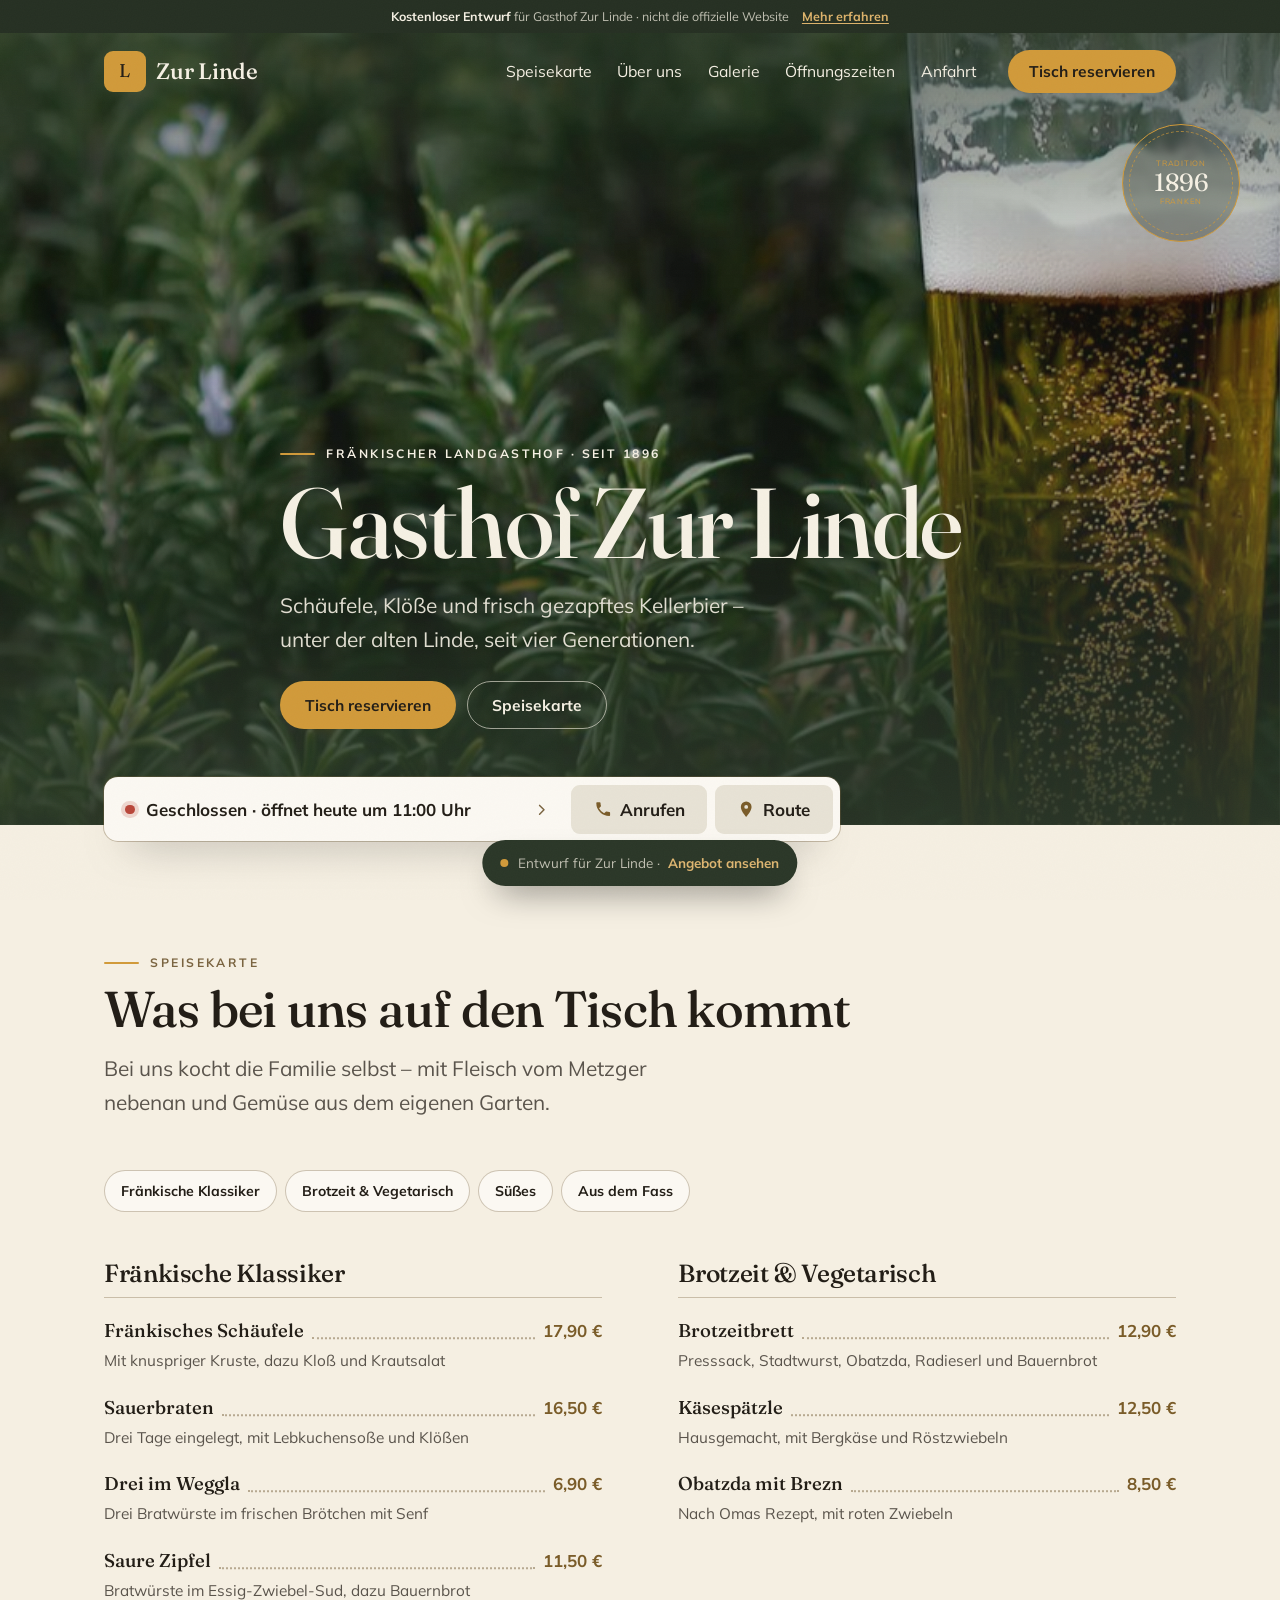
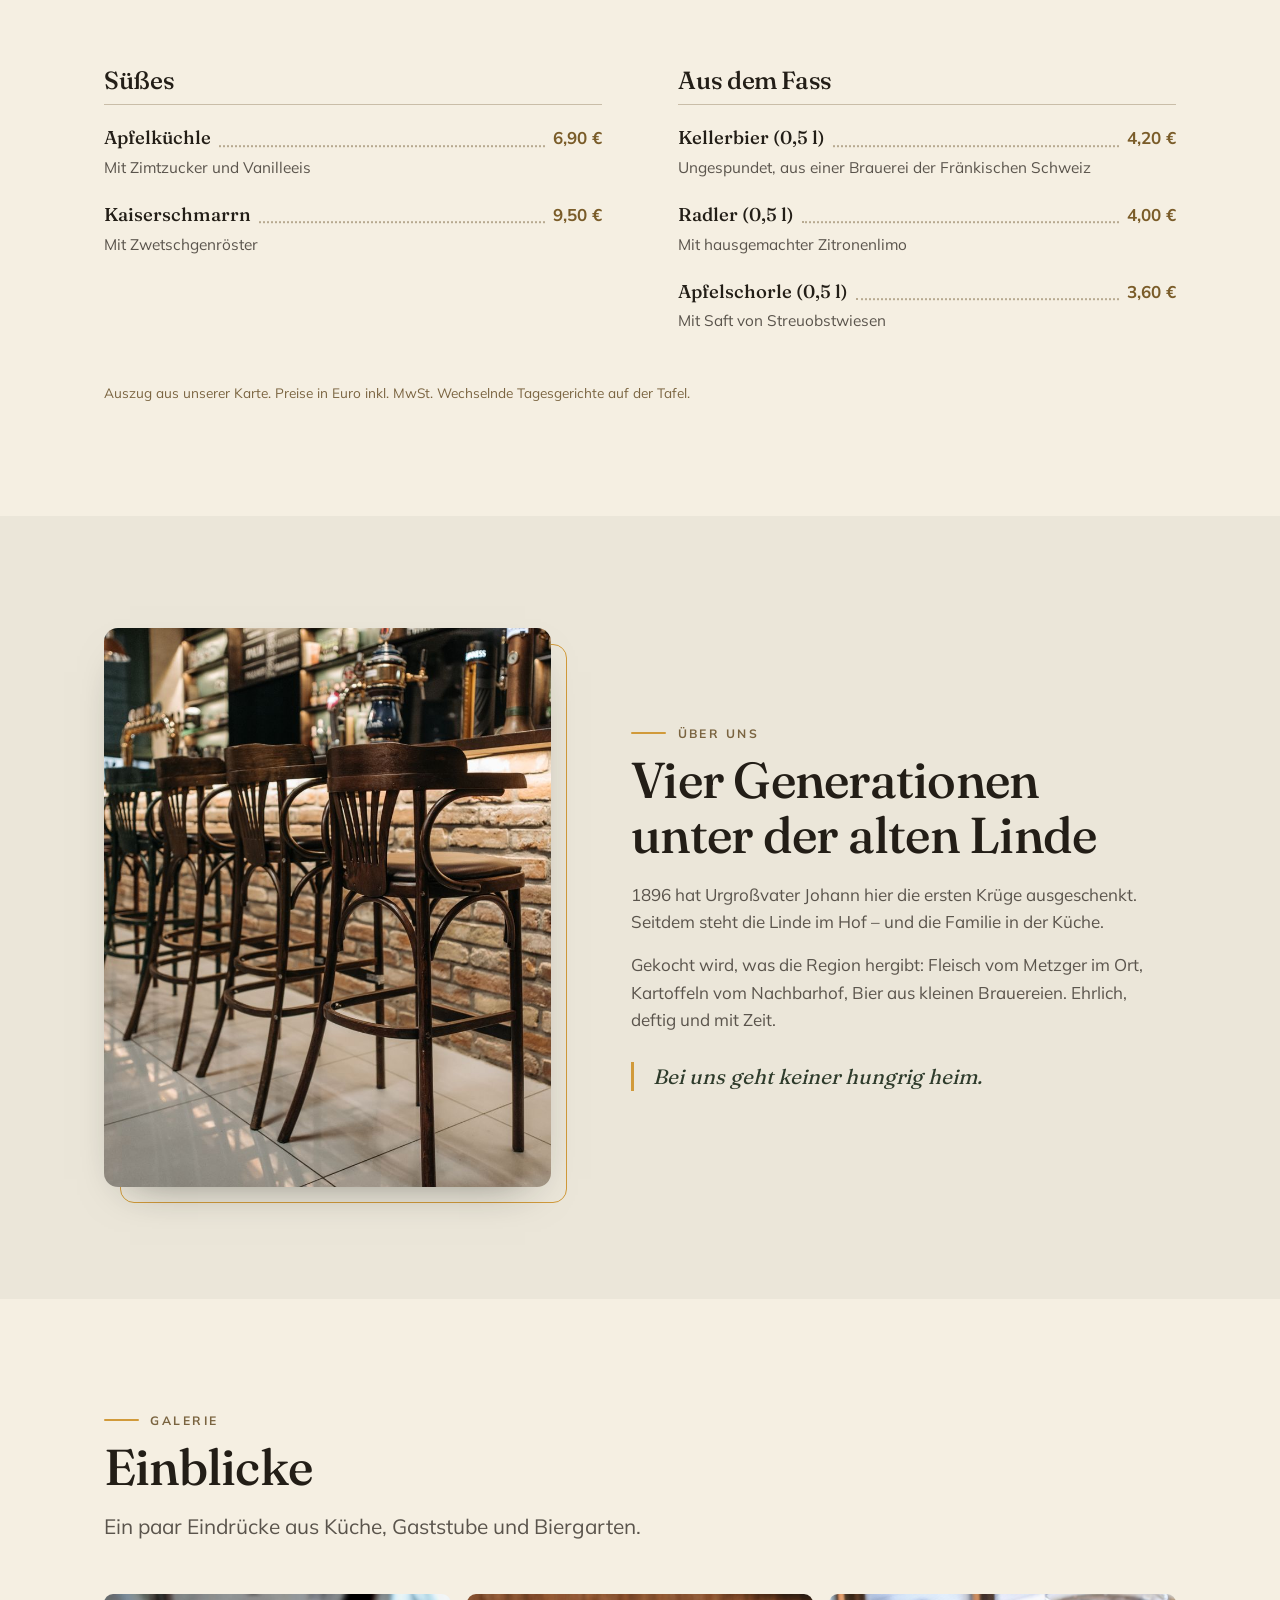
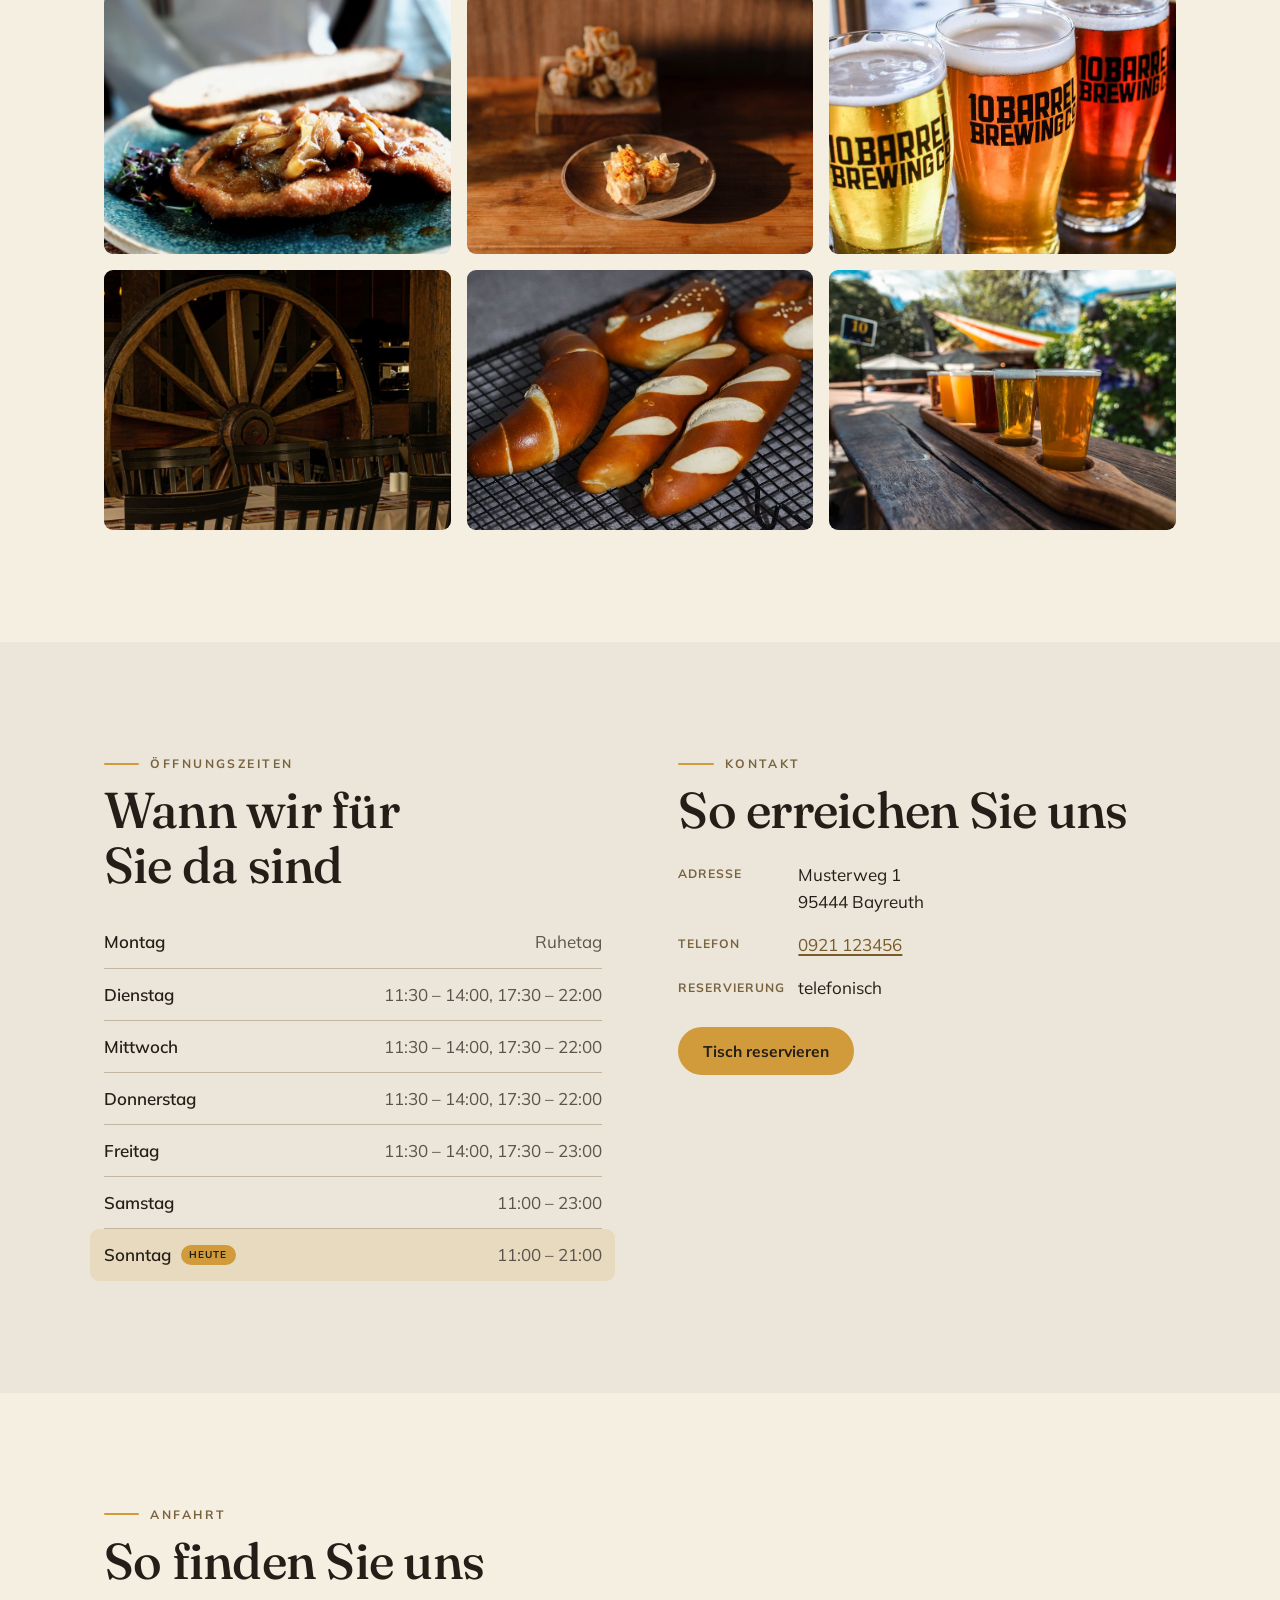
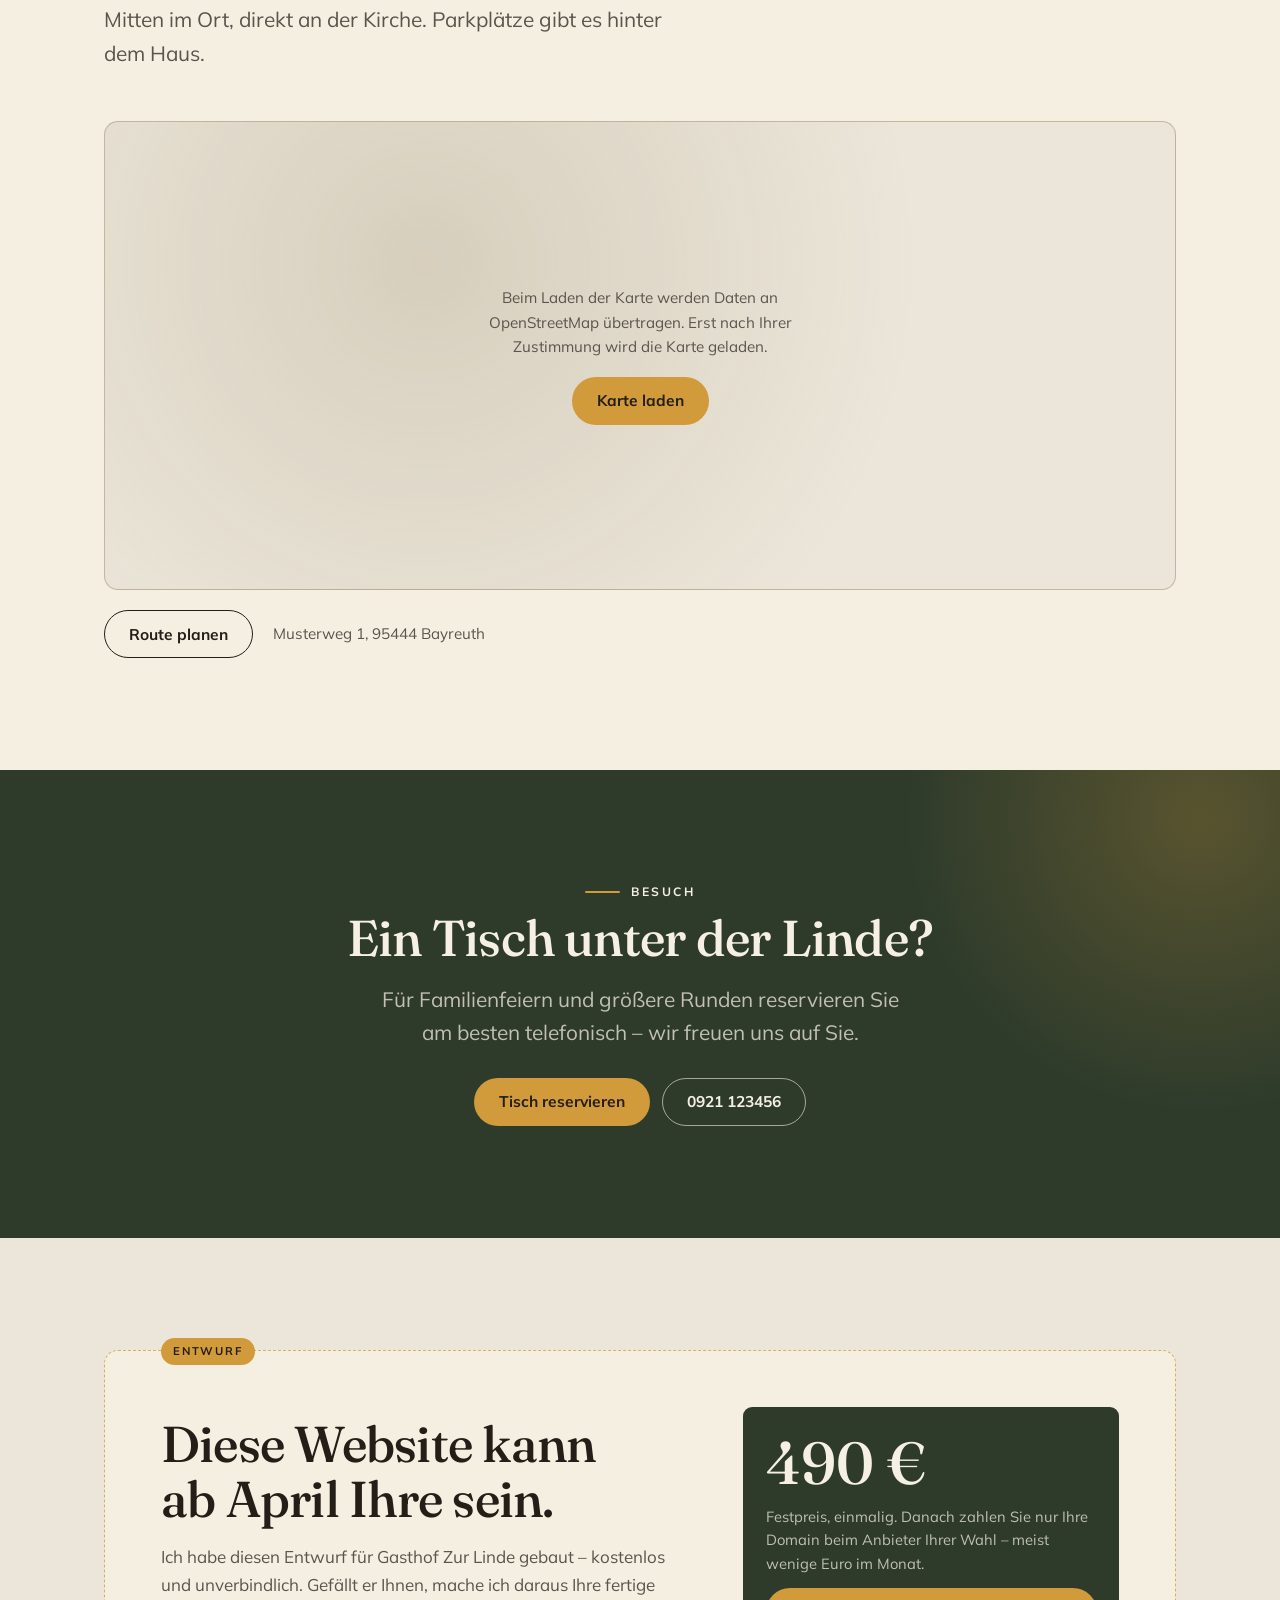
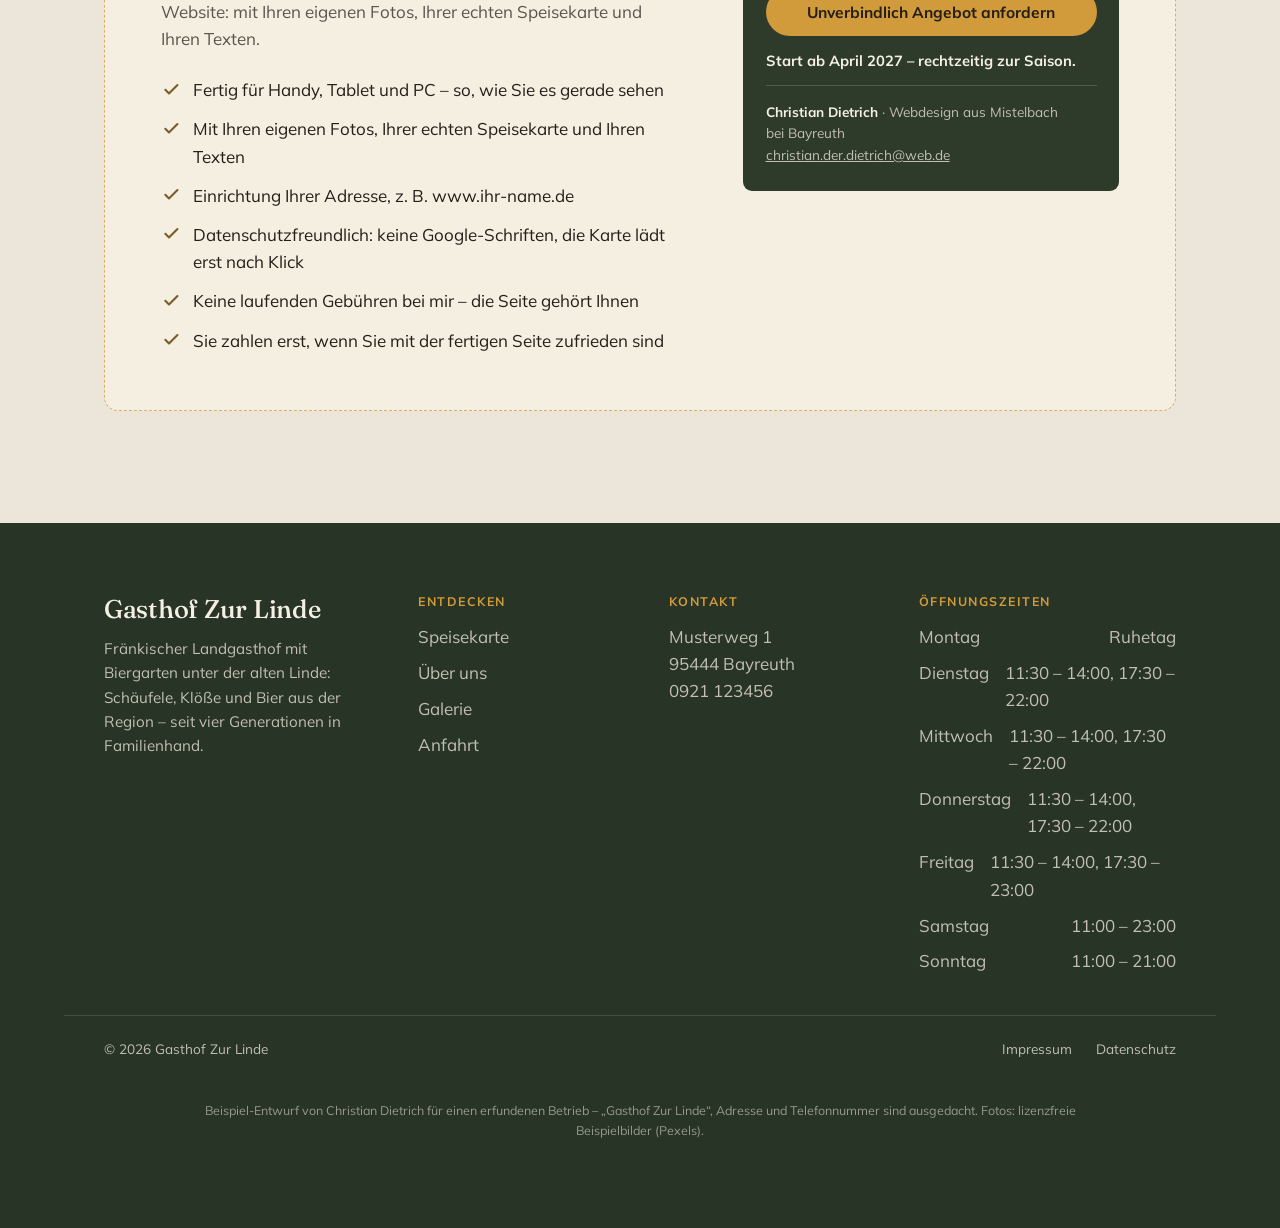
==== probe-gasthof/index.html @ 3cf6e1f9 "Entwurf probe-gasthof: Gasthof Zur Linde" ====
<!doctype html>

<html lang="de" data-stil="gasthof">
<head>
  <meta charset="utf-8">
  <meta name="viewport" content="width=device-width, initial-scale=1, viewport-fit=cover">

  <title>Gasthof Zur Linde – 95444 Bayreuth</title>
  <meta name="robots" content="noindex, nofollow, noarchive">
  <meta name="description" content="Fränkischer Landgasthof mit Biergarten unter der alten Linde: Schäufele, Klöße und Bier aus der Region – seit vier Generationen in Familienhand.">
  <meta name="theme-color" content="#2E3B2B">
  <meta property="og:type" content="restaurant.restaurant">
  <meta property="og:title" content="Gasthof Zur Linde">
  <meta property="og:description" content="Fränkischer Landgasthof mit Biergarten unter der alten Linde: Schäufele, Klöße und Bier aus der Region – seit vier Generationen in Familienhand.">
  <meta property="og:image" content="assets/hero.jpg">

  <link rel="icon" href="assets/favicon.svg" type="image/svg+xml">

  
  <link rel="preload" as="font" type="font/woff2" href="fonts/fraunces/fraunces-400-latin.woff2" crossorigin>
  <link rel="preload" as="font" type="font/woff2" href="fonts/mulish/mulish-400-latin.woff2" crossorigin>
  <link rel="stylesheet" href="fonts/fonts.css">
  <link rel="stylesheet" href="styles.css">

  
  <style id="theme-vars">:root{
    --c-primary: #2E3B2B;
    --c-secondary: #7A6440;
    --c-accent: #D19A3A;
    --c-on-accent: #231E17;
    --c-bg: #F5EFE2;
    --c-text: #231E17;
    --font-display: 'Fraunces', Georgia, 'Times New Roman', serif;
    --font-body: 'Mulish', system-ui, -apple-system, 'Segoe UI', sans-serif;
  }</style>

  <script>document.documentElement.classList.add("js");</script>
</head>

<body>
  <a class="skip-link" href="#main">Zum Inhalt springen</a>

  
  
  <div class="demo-ribbon" role="note">
    <p class="demo-ribbon__text"><strong>Kostenloser Entwurf</strong><span class="demo-ribbon__fuer"> für Gasthof Zur Linde</span> · nicht die offizielle Website</p>
    <a class="demo-ribbon__link" href="#angebot">Mehr erfahren</a>
  </div>
  

  
  <header class="site-header" data-header>
    <div class="container site-header__inner">
      <a class="brand" href="#top" aria-label="Gasthof Zur Linde – zum Seitenanfang">
        
        <span class="brand__mark" aria-hidden="true">L</span>
        <span class="brand__name">Zur Linde</span>
      </a>

      <button class="nav-toggle" type="button" aria-expanded="false" aria-controls="primary-nav">
        <span class="nav-toggle__box" aria-hidden="true"><span class="nav-toggle__bar"></span></span>
        <span class="visually-hidden">Menü öffnen</span>
      </button>

      <nav class="site-nav" id="primary-nav" aria-label="Hauptnavigation">
        <ul class="nav-list">
          <li><a href="#speisekarte">Speisekarte</a></li>
          <li><a href="#story">Über uns</a></li>
          <li><a href="#galerie">Galerie</a></li>
          <li><a href="#besuch">Öffnungszeiten</a></li>
          <li><a href="#anfahrt">Anfahrt</a></li>
        </ul>
        <a class="btn btn--accent nav-cta" href="tel:+49921123456">Tisch reservieren</a>
      </nav>
    </div>
  </header>

  <main id="main">

    
    <section class="hero" id="top">
      <div class="hero__media">
        <picture>
          <source media="(max-width: 47.99em)" srcset="assets/hero-mobil.jpg">
          <img class="hero__img" src="assets/hero.jpg" alt="" width="1600" height="1067" fetchpriority="high">
        </picture>
        <span class="hero__scrim" aria-hidden="true"></span>
      </div>

      <div class="container hero__content">
        <p class="kicker kicker--light hero__kicker">Fränkischer Landgasthof · seit 1896</p>
        <h1 class="hero__title">Gasthof Zur Linde</h1>
        <p class="hero__lead">Schäufele, Klöße und frisch gezapftes Kellerbier – unter der alten Linde, seit vier Generationen.</p>
        <div class="hero__actions">
          <a class="btn btn--accent" href="tel:+49921123456">Tisch reservieren</a>
          <a class="btn btn--ghost-light" href="#speisekarte">Speisekarte</a>
        </div>
      </div>

      
      <div class="seal seal--lang" aria-hidden="true">
        <span class="seal__top">Tradition</span>
        <span class="seal__mid">1896</span>
        <span class="seal__bot">Franken</span>
      </div>
      
    </section>

    
    <div class="quick">
      <div class="container">
        <div class="quick__card">
          <a class="quick__status" href="#besuch" data-open-status>
            <span class="quick__dot" aria-hidden="true"></span>
            <span class="quick__label" data-open-label>Öffnungszeiten ansehen</span>
            <svg class="quick__arrow" viewBox="0 0 24 24" aria-hidden="true"><path d="M9 6l6 6-6 6" fill="none" stroke="currentColor" stroke-width="2" stroke-linecap="round" stroke-linejoin="round"/></svg>
          </a>
          <a class="quick__btn" href="tel:+49921123456">
            <svg viewBox="0 0 24 24" aria-hidden="true"><path d="M6.6 10.8a15.2 15.2 0 006.6 6.6l2.2-2.2a1 1 0 011-.25 11.4 11.4 0 003.6.57 1 1 0 011 1V20a1 1 0 01-1 1A17 17 0 013 4a1 1 0 011-1h3.5a1 1 0 011 1c0 1.25.2 2.45.57 3.57a1 1 0 01-.25 1z" fill="currentColor"/></svg>
            <span>Anrufen</span>
          </a>
          <a class="quick__btn" href="https://www.google.com/maps/dir/?api=1&amp;destination=Gasthof%20Zur%20Linde%2C%20Musterweg%201%2C%2095444%20Bayreuth" target="_blank" rel="noopener noreferrer">
            <svg viewBox="0 0 24 24" aria-hidden="true"><path d="M12 2a7 7 0 00-7 7c0 5.25 7 13 7 13s7-7.75 7-13a7 7 0 00-7-7zm0 9.5A2.5 2.5 0 1112 6.5a2.5 2.5 0 010 5z" fill="currentColor"/></svg>
            <span>Route</span>
          </a>
        </div>
      </div>
    </div>

    
    <section class="section" id="speisekarte" aria-labelledby="speisekarte-title">
      <div class="container">
        <header class="section__head" data-reveal>
          <p class="kicker">Speisekarte</p>
          <h2 class="section__title" id="speisekarte-title">Was bei uns auf den Tisch kommt</h2>
          <p class="section__intro">Bei uns kocht die Familie selbst – mit Fleisch vom Metzger nebenan und Gemüse aus dem eigenen Garten.</p>
        </header>

        <nav class="menu-nav" aria-label="Kategorien der Speisekarte">
          <a class="chip" href="#cat-klassiker">Fränkische Klassiker</a><a class="chip" href="#cat-brotzeit">Brotzeit &amp; Vegetarisch</a><a class="chip" href="#cat-suesses">Süßes</a><a class="chip" href="#cat-bier">Aus dem Fass</a>
        </nav>

        <div class="menu">
          
          <section class="menu__group" data-reveal aria-labelledby="cat-klassiker">
            <h3 class="menu__cat" id="cat-klassiker">Fränkische Klassiker</h3>
            <ul class="menu__list">
              
              <li class="menu__item">
                <div class="menu__line">
                  <span class="menu__dish">Fränkisches Schäufele</span>
                  <span class="menu__dots" aria-hidden="true"></span>
                  <span class="menu__price">17,90&nbsp;€</span>
                </div>
                <p class="menu__desc">Mit knuspriger Kruste, dazu Kloß und Krautsalat</p>
              </li>
              
              <li class="menu__item">
                <div class="menu__line">
                  <span class="menu__dish">Sauerbraten</span>
                  <span class="menu__dots" aria-hidden="true"></span>
                  <span class="menu__price">16,50&nbsp;€</span>
                </div>
                <p class="menu__desc">Drei Tage eingelegt, mit Lebkuchensoße und Klößen</p>
              </li>
              
              <li class="menu__item">
                <div class="menu__line">
                  <span class="menu__dish">Drei im Weggla</span>
                  <span class="menu__dots" aria-hidden="true"></span>
                  <span class="menu__price">6,90&nbsp;€</span>
                </div>
                <p class="menu__desc">Drei Bratwürste im frischen Brötchen mit Senf</p>
              </li>
              
              <li class="menu__item">
                <div class="menu__line">
                  <span class="menu__dish">Saure Zipfel</span>
                  <span class="menu__dots" aria-hidden="true"></span>
                  <span class="menu__price">11,50&nbsp;€</span>
                </div>
                <p class="menu__desc">Bratwürste im Essig-Zwiebel-Sud, dazu Bauernbrot</p>
              </li>
              
            </ul>
          </section>
          
          <section class="menu__group" data-reveal aria-labelledby="cat-brotzeit">
            <h3 class="menu__cat" id="cat-brotzeit">Brotzeit &amp; Vegetarisch</h3>
            <ul class="menu__list">
              
              <li class="menu__item">
                <div class="menu__line">
                  <span class="menu__dish">Brotzeitbrett</span>
                  <span class="menu__dots" aria-hidden="true"></span>
                  <span class="menu__price">12,90&nbsp;€</span>
                </div>
                <p class="menu__desc">Presssack, Stadtwurst, Obatzda, Radieserl und Bauernbrot</p>
              </li>
              
              <li class="menu__item">
                <div class="menu__line">
                  <span class="menu__dish">Käsespätzle</span>
                  <span class="menu__dots" aria-hidden="true"></span>
                  <span class="menu__price">12,50&nbsp;€</span>
                </div>
                <p class="menu__desc">Hausgemacht, mit Bergkäse und Röstzwiebeln</p>
              </li>
              
              <li class="menu__item">
                <div class="menu__line">
                  <span class="menu__dish">Obatzda mit Brezn</span>
                  <span class="menu__dots" aria-hidden="true"></span>
                  <span class="menu__price">8,50&nbsp;€</span>
                </div>
                <p class="menu__desc">Nach Omas Rezept, mit roten Zwiebeln</p>
              </li>
              
            </ul>
          </section>
          
          <section class="menu__group" data-reveal aria-labelledby="cat-suesses">
            <h3 class="menu__cat" id="cat-suesses">Süßes</h3>
            <ul class="menu__list">
              
              <li class="menu__item">
                <div class="menu__line">
                  <span class="menu__dish">Apfelküchle</span>
                  <span class="menu__dots" aria-hidden="true"></span>
                  <span class="menu__price">6,90&nbsp;€</span>
                </div>
                <p class="menu__desc">Mit Zimtzucker und Vanilleeis</p>
              </li>
              
              <li class="menu__item">
                <div class="menu__line">
                  <span class="menu__dish">Kaiserschmarrn</span>
                  <span class="menu__dots" aria-hidden="true"></span>
                  <span class="menu__price">9,50&nbsp;€</span>
                </div>
                <p class="menu__desc">Mit Zwetschgenröster</p>
              </li>
              
            </ul>
          </section>
          
          <section class="menu__group" data-reveal aria-labelledby="cat-bier">
            <h3 class="menu__cat" id="cat-bier">Aus dem Fass</h3>
            <ul class="menu__list">
              
              <li class="menu__item">
                <div class="menu__line">
                  <span class="menu__dish">Kellerbier (0,5 l)</span>
                  <span class="menu__dots" aria-hidden="true"></span>
                  <span class="menu__price">4,20&nbsp;€</span>
                </div>
                <p class="menu__desc">Ungespundet, aus einer Brauerei der Fränkischen Schweiz</p>
              </li>
              
              <li class="menu__item">
                <div class="menu__line">
                  <span class="menu__dish">Radler (0,5 l)</span>
                  <span class="menu__dots" aria-hidden="true"></span>
                  <span class="menu__price">4,00&nbsp;€</span>
                </div>
                <p class="menu__desc">Mit hausgemachter Zitronenlimo</p>
              </li>
              
              <li class="menu__item">
                <div class="menu__line">
                  <span class="menu__dish">Apfelschorle (0,5 l)</span>
                  <span class="menu__dots" aria-hidden="true"></span>
                  <span class="menu__price">3,60&nbsp;€</span>
                </div>
                <p class="menu__desc">Mit Saft von Streuobstwiesen</p>
              </li>
              
            </ul>
          </section>
          
        </div>

        <p class="menu__note">Auszug aus unserer Karte. Preise in Euro inkl. MwSt. Wechselnde Tagesgerichte auf der Tafel.</p>
      </div>
    </section>

    
    <section class="section section--tint" id="story" aria-labelledby="story-title">
      <div class="container story">
        <div class="story__media" data-reveal>
          <img class="story__img" src="assets/story.jpg" alt="Gemütliche Gaststube mit Holzvertäfelung" width="900" height="1100" loading="lazy">
        </div>
        <div class="story__body" data-reveal>
          <p class="kicker">Über uns</p>
          <h2 class="section__title" id="story-title">Vier Generationen unter der alten Linde</h2>
          
          <p class="story__text">1896 hat Urgroßvater Johann hier die ersten Krüge ausgeschenkt. Seitdem steht die Linde im Hof – und die Familie in der Küche.</p>
          
          <p class="story__text">Gekocht wird, was die Region hergibt: Fleisch vom Metzger im Ort, Kartoffeln vom Nachbarhof, Bier aus kleinen Brauereien. Ehrlich, deftig und mit Zeit.</p>
          
          <blockquote class="story__quote">Bei uns geht keiner hungrig heim.</blockquote>
        </div>
      </div>
    </section>

    
    <section class="section" id="galerie" aria-labelledby="galerie-title">
      <div class="container">
        <header class="section__head" data-reveal>
          <p class="kicker">Galerie</p>
          <h2 class="section__title" id="galerie-title">Einblicke</h2>
          <p class="section__intro">Ein paar Eindrücke aus Küche, Gaststube und Biergarten.</p>
        </header>

        <ul class="gallery" data-reveal>
          
          <li class="gallery__item">
            <img class="gallery__img" src="assets/galerie-1.jpg" alt="Knuspriges Schnitzel auf dem Teller" loading="lazy" width="940" height="627">
          </li>
          
          <li class="gallery__item">
            <img class="gallery__img" src="assets/galerie-2.jpg" alt="Schweinebraten mit Klößen" loading="lazy" width="940" height="627">
          </li>
          
          <li class="gallery__item">
            <img class="gallery__img" src="assets/galerie-3.jpg" alt="Frisch gezapftes Bier" loading="lazy" width="940" height="627">
          </li>
          
          <li class="gallery__item">
            <img class="gallery__img" src="assets/galerie-4.jpg" alt="Gemütliche Gaststube" loading="lazy" width="940" height="627">
          </li>
          
          <li class="gallery__item">
            <img class="gallery__img" src="assets/galerie-5.jpg" alt="Frische Brezen" loading="lazy" width="940" height="627">
          </li>
          
          <li class="gallery__item">
            <img class="gallery__img" src="assets/galerie-6.jpg" alt="Biergarten unter Bäumen" loading="lazy" width="940" height="627">
          </li>
          
        </ul>
      </div>
    </section>

    
    <section class="section section--tint" id="besuch" aria-labelledby="besuch-title">
      <div class="container besuch">
        <div class="besuch__col" id="oeffnungszeiten" data-reveal>
          <p class="kicker">Öffnungszeiten</p>
          <h2 class="section__title" id="besuch-title">Wann wir für Sie da sind</h2>
          <dl class="hours">
            
            <div class="hours__row" data-day="Montag">
              <dt class="hours__day">Montag</dt>
              <dd class="hours__time">Ruhetag</dd>
            </div>
            
            <div class="hours__row" data-day="Dienstag">
              <dt class="hours__day">Dienstag</dt>
              <dd class="hours__time">11:30 – 14:00, 17:30 – 22:00</dd>
            </div>
            
            <div class="hours__row" data-day="Mittwoch">
              <dt class="hours__day">Mittwoch</dt>
              <dd class="hours__time">11:30 – 14:00, 17:30 – 22:00</dd>
            </div>
            
            <div class="hours__row" data-day="Donnerstag">
              <dt class="hours__day">Donnerstag</dt>
              <dd class="hours__time">11:30 – 14:00, 17:30 – 22:00</dd>
            </div>
            
            <div class="hours__row" data-day="Freitag">
              <dt class="hours__day">Freitag</dt>
              <dd class="hours__time">11:30 – 14:00, 17:30 – 23:00</dd>
            </div>
            
            <div class="hours__row" data-day="Samstag">
              <dt class="hours__day">Samstag</dt>
              <dd class="hours__time">11:00 – 23:00</dd>
            </div>
            
            <div class="hours__row" data-day="Sonntag">
              <dt class="hours__day">Sonntag</dt>
              <dd class="hours__time">11:00 – 21:00</dd>
            </div>
            
          </dl>
        </div>

        <div class="besuch__col" id="kontakt" data-reveal>
          <p class="kicker">Kontakt</p>
          <h2 class="section__title">So erreichen Sie uns</h2>
          <address class="contact">
            <p class="contact__row">
              <span class="contact__label">Adresse</span>
              <span>Musterweg 1<br>95444 Bayreuth</span>
            </p>
            <p class="contact__row">
              <span class="contact__label">Telefon</span>
              <a href="tel:+49921123456">0921 123456</a>
            </p>
            
            <p class="contact__row">
              <span class="contact__label">Reservierung</span>
              <span>telefonisch</span>
            </p>
          </address>
          <a class="btn btn--accent" href="tel:+49921123456">Tisch reservieren</a>
        </div>
      </div>
    </section>

    
    <section class="section" id="anfahrt" aria-labelledby="anfahrt-title">
      <div class="container">
        <header class="section__head" data-reveal>
          <p class="kicker">Anfahrt</p>
          <h2 class="section__title" id="anfahrt-title">So finden Sie uns</h2>
          <p class="section__intro">Mitten im Ort, direkt an der Kirche. Parkplätze gibt es hinter dem Haus.</p>
        </header>

        
        
        <div class="map" data-map data-reveal>
          <div class="map__consent" data-map-consent>
            <p class="map__consent-text">Beim Laden der Karte werden Daten an OpenStreetMap übertragen. Erst nach Ihrer Zustimmung wird die Karte geladen.</p>
            <button class="btn btn--accent" type="button" data-map-load>Karte laden</button>
            <noscript><p class="map__consent-text"><a href="https://www.openstreetmap.org/?mlat=49.9456&amp;mlon=11.5713#map=17/49.9456/11.5713" target="_blank" rel="noopener noreferrer">Standort auf OpenStreetMap öffnen</a></p></noscript>
          </div>
          <template data-map-embed><iframe title="Standort von Gasthof Zur Linde auf der Karte" src="https://www.openstreetmap.org/export/embed.html?bbox=11.56330%2C49.94160%2C11.57930%2C49.94960&amp;layer=mapnik&amp;marker=49.9456%2C11.5713" style="border:0;width:100%;height:100%" loading="lazy" referrerpolicy="no-referrer"></iframe></template>
        </div>
        
        <div class="route-actions" data-reveal>
          <a class="btn btn--outline" href="https://www.google.com/maps/dir/?api=1&amp;destination=Gasthof%20Zur%20Linde%2C%20Musterweg%201%2C%2095444%20Bayreuth" target="_blank" rel="noopener noreferrer">Route planen</a>
          <span class="route-actions__addr">Musterweg 1, 95444 Bayreuth</span>
        </div>
      </div>
    </section>

    
    <section class="reserve" id="reservieren" aria-labelledby="reserve-title">
      <div class="container reserve__inner" data-reveal>
        <p class="kicker kicker--light">Besuch</p>
        <h2 class="reserve__title" id="reserve-title">Ein Tisch unter der Linde?</h2>
        <p class="reserve__text">Für Familienfeiern und größere Runden reservieren Sie am besten telefonisch – wir freuen uns auf Sie.</p>
        <div class="reserve__actions">
          <a class="btn btn--accent" href="tel:+49921123456">Tisch reservieren</a>
          <a class="btn btn--ghost-light" href="tel:+49921123456">0921 123456</a>
        </div>
      </div>
    </section>

    
    
    <section class="offer" id="angebot" aria-labelledby="offer-title">
      <div class="container">
        <div class="offer__card" data-reveal>
          <div class="offer__intro">
            <h2 class="offer__title" id="offer-title">Diese Website kann ab April Ihre sein.</h2>
            <p class="offer__text">Ich habe diesen Entwurf für Gasthof Zur Linde gebaut – kostenlos und unverbindlich. Gefällt er Ihnen, mache ich daraus Ihre fertige Website: mit Ihren eigenen Fotos, Ihrer echten Speisekarte und Ihren Texten.</p>
            <ul class="offer__list">
              
              <li><svg viewBox="0 0 24 24" aria-hidden="true"><path d="M5 12.5l4.2 4.2L19 7" fill="none" stroke="currentColor" stroke-width="2.4" stroke-linecap="round" stroke-linejoin="round"/></svg>Fertig für Handy, Tablet und PC – so, wie Sie es gerade sehen</li>
              
              <li><svg viewBox="0 0 24 24" aria-hidden="true"><path d="M5 12.5l4.2 4.2L19 7" fill="none" stroke="currentColor" stroke-width="2.4" stroke-linecap="round" stroke-linejoin="round"/></svg>Mit Ihren eigenen Fotos, Ihrer echten Speisekarte und Ihren Texten</li>
              
              <li><svg viewBox="0 0 24 24" aria-hidden="true"><path d="M5 12.5l4.2 4.2L19 7" fill="none" stroke="currentColor" stroke-width="2.4" stroke-linecap="round" stroke-linejoin="round"/></svg>Einrichtung Ihrer Adresse, z. B. www.ihr-name.de</li>
              
              <li><svg viewBox="0 0 24 24" aria-hidden="true"><path d="M5 12.5l4.2 4.2L19 7" fill="none" stroke="currentColor" stroke-width="2.4" stroke-linecap="round" stroke-linejoin="round"/></svg>Datenschutzfreundlich: keine Google-Schriften, die Karte lädt erst nach Klick</li>
              
              <li><svg viewBox="0 0 24 24" aria-hidden="true"><path d="M5 12.5l4.2 4.2L19 7" fill="none" stroke="currentColor" stroke-width="2.4" stroke-linecap="round" stroke-linejoin="round"/></svg>Keine laufenden Gebühren bei mir – die Seite gehört Ihnen</li>
              
              <li><svg viewBox="0 0 24 24" aria-hidden="true"><path d="M5 12.5l4.2 4.2L19 7" fill="none" stroke="currentColor" stroke-width="2.4" stroke-linecap="round" stroke-linejoin="round"/></svg>Sie zahlen erst, wenn Sie mit der fertigen Seite zufrieden sind</li>
              
            </ul>
          </div>
          <div class="offer__price">
            <p class="offer__amount">490 €</p>
            <p class="offer__price-note">Festpreis, einmalig. Danach zahlen Sie nur Ihre Domain beim Anbieter Ihrer Wahl – meist wenige Euro im Monat.</p>
            <a class="btn btn--accent btn--wide" href="mailto:christian.der.dietrich@web.de?subject=Website-Entwurf%20f%C3%BCr%20Gasthof%20Zur%20Linde&amp;body=Hallo%20Herr%20Dietrich%2C%0A%0Aich%20habe%20mir%20den%20Entwurf%20f%C3%BCr%20Gasthof%20Zur%20Linde%20angesehen%20und%20h%C3%A4tte%20gern%20ein%20unverbindliches%20Angebot.%0A%0AAm%20besten%20erreichen%20Sie%20mich%3A%0A%0A%0AMit%20freundlichen%20Gr%C3%BC%C3%9Fen%0A">Unverbindlich Angebot anfordern</a>
            <p class="offer__start">Start ab April 2027 – rechtzeitig zur Saison.</p>
            <p class="offer__sender"><strong>Christian Dietrich</strong> · Webdesign aus Mistelbach bei Bayreuth<br><a href="mailto:christian.der.dietrich@web.de">christian.der.dietrich@web.de</a></p>
          </div>
        </div>
      </div>
    </section>
    

  </main>

  
  <footer class="site-footer">
    <div class="container site-footer__grid">
      <div class="site-footer__brand">
        <span class="brand__name brand__name--footer">Gasthof Zur Linde</span>
        <p class="site-footer__desc">Fränkischer Landgasthof mit Biergarten unter der alten Linde: Schäufele, Klöße und Bier aus der Region – seit vier Generationen in Familienhand.</p>
      </div>

      <nav class="site-footer__nav" aria-label="Footer-Navigation">
        <h2 class="site-footer__heading">Entdecken</h2>
        <ul>
          <li><a href="#speisekarte">Speisekarte</a></li>
          <li><a href="#story">Über uns</a></li>
          <li><a href="#galerie">Galerie</a></li>
          <li><a href="#anfahrt">Anfahrt</a></li>
        </ul>
      </nav>

      <div class="site-footer__contact">
        <h2 class="site-footer__heading">Kontakt</h2>
        <p>Musterweg 1<br>95444 Bayreuth</p>
        <p><a href="tel:+49921123456">0921 123456</a></p>
      </div>

      <div class="site-footer__hours">
        <h2 class="site-footer__heading">Öffnungszeiten</h2>
        <ul>
          
          <li><span>Montag</span><span>Ruhetag</span></li>
          
          <li><span>Dienstag</span><span>11:30 – 14:00, 17:30 – 22:00</span></li>
          
          <li><span>Mittwoch</span><span>11:30 – 14:00, 17:30 – 22:00</span></li>
          
          <li><span>Donnerstag</span><span>11:30 – 14:00, 17:30 – 22:00</span></li>
          
          <li><span>Freitag</span><span>11:30 – 14:00, 17:30 – 23:00</span></li>
          
          <li><span>Samstag</span><span>11:00 – 23:00</span></li>
          
          <li><span>Sonntag</span><span>11:00 – 21:00</span></li>
          
        </ul>
      </div>
    </div>

    <div class="container site-footer__bar">
      <p>© 2026 Gasthof Zur Linde</p>
      <ul class="site-footer__legal">
        <li><a href="impressum.html">Impressum</a></li>
        <li><a href="datenschutz.html">Datenschutz</a></li>
      </ul>
    </div>

    <p class="site-footer__disclaimer">Beispiel-Entwurf von Christian Dietrich für einen erfundenen Betrieb – „Gasthof Zur Linde“, Adresse und Telefonnummer sind ausgedacht. Fotos: lizenzfreie Beispielbilder (Pexels).</p>
  </footer>

  
  <a class="demo-pill" href="#angebot" data-demo-pill>
    <span class="demo-pill__dot" aria-hidden="true"></span>
    Entwurf für Zur Linde · <strong>Angebot ansehen</strong>
  </a>
  

  <script src="script.js" defer></script>
</body>
</html>
---- probe-gasthof/fonts/fonts.css ----
/* Lokal gehostete Schriften (DSGVO: kein Request an Google). SIL Open Font License 1.1. */

/* Fraunces – SIL Open Font License 1.1, lokal gehostet */

/* Fraunces normal 400 — latin-ext */
@font-face {
  font-family: 'Fraunces';
  font-style: normal;
  font-weight: 400;
  font-display: swap;
  src: url(./fraunces/fraunces-400-latin-ext.woff2) format('woff2');
  unicode-range: U+0100-02BA, U+02BD-02C5, U+02C7-02CC, U+02CE-02D7, U+02DD-02FF, U+0304, U+0308, U+0329, U+1D00-1DBF, U+1E00-1E9F, U+1EF2-1EFF, U+2020, U+20A0-20AB, U+20AD-20C4, U+2113, U+2C60-2C7F, U+A720-A7FF;
}

/* Fraunces normal 400 — latin */
@font-face {
  font-family: 'Fraunces';
  font-style: normal;
  font-weight: 400;
  font-display: swap;
  src: url(./fraunces/fraunces-400-latin.woff2) format('woff2');
  unicode-range: U+0000-00FF, U+0131, U+0152-0153, U+02BB-02BC, U+02C6, U+02DA, U+02DC, U+0304, U+0308, U+0329, U+2000-206F, U+20AC, U+2122, U+2191, U+2193, U+2212, U+2215, U+FEFF, U+FFFD;
}

/* Fraunces normal 500 — latin-ext */
@font-face {
  font-family: 'Fraunces';
  font-style: normal;
  font-weight: 500;
  font-display: swap;
  src: url(./fraunces/fraunces-400-latin-ext.woff2) format('woff2');
  unicode-range: U+0100-02BA, U+02BD-02C5, U+02C7-02CC, U+02CE-02D7, U+02DD-02FF, U+0304, U+0308, U+0329, U+1D00-1DBF, U+1E00-1E9F, U+1EF2-1EFF, U+2020, U+20A0-20AB, U+20AD-20C4, U+2113, U+2C60-2C7F, U+A720-A7FF;
}

/* Fraunces normal 500 — latin */
@font-face {
  font-family: 'Fraunces';
  font-style: normal;
  font-weight: 500;
  font-display: swap;
  src: url(./fraunces/fraunces-400-latin.woff2) format('woff2');
  unicode-range: U+0000-00FF, U+0131, U+0152-0153, U+02BB-02BC, U+02C6, U+02DA, U+02DC, U+0304, U+0308, U+0329, U+2000-206F, U+20AC, U+2122, U+2191, U+2193, U+2212, U+2215, U+FEFF, U+FFFD;
}

/* Fraunces normal 600 — latin-ext */
@font-face {
  font-family: 'Fraunces';
  font-style: normal;
  font-weight: 600;
  font-display: swap;
  src: url(./fraunces/fraunces-400-latin-ext.woff2) format('woff2');
  unicode-range: U+0100-02BA, U+02BD-02C5, U+02C7-02CC, U+02CE-02D7, U+02DD-02FF, U+0304, U+0308, U+0329, U+1D00-1DBF, U+1E00-1E9F, U+1EF2-1EFF, U+2020, U+20A0-20AB, U+20AD-20C4, U+2113, U+2C60-2C7F, U+A720-A7FF;
}

/* Fraunces normal 600 — latin */
@font-face {
  font-family: 'Fraunces';
  font-style: normal;
  font-weight: 600;
  font-display: swap;
  src: url(./fraunces/fraunces-400-latin.woff2) format('woff2');
  unicode-range: U+0000-00FF, U+0131, U+0152-0153, U+02BB-02BC, U+02C6, U+02DA, U+02DC, U+0304, U+0308, U+0329, U+2000-206F, U+20AC, U+2122, U+2191, U+2193, U+2212, U+2215, U+FEFF, U+FFFD;
}

/* Mulish – SIL Open Font License 1.1, lokal gehostet */

/* Mulish normal 400 — latin-ext */
@font-face {
  font-family: 'Mulish';
  font-style: normal;
  font-weight: 400;
  font-display: swap;
  src: url(./mulish/mulish-400-latin-ext.woff2) format('woff2');
  unicode-range: U+0100-02BA, U+02BD-02C5, U+02C7-02CC, U+02CE-02D7, U+02DD-02FF, U+0304, U+0308, U+0329, U+1D00-1DBF, U+1E00-1E9F, U+1EF2-1EFF, U+2020, U+20A0-20AB, U+20AD-20C4, U+2113, U+2C60-2C7F, U+A720-A7FF;
}

/* Mulish normal 400 — latin */
@font-face {
  font-family: 'Mulish';
  font-style: normal;
  font-weight: 400;
  font-display: swap;
  src: url(./mulish/mulish-400-latin.woff2) format('woff2');
  unicode-range: U+0000-00FF, U+0131, U+0152-0153, U+02BB-02BC, U+02C6, U+02DA, U+02DC, U+0304, U+0308, U+0329, U+2000-206F, U+20AC, U+2122, U+2191, U+2193, U+2212, U+2215, U+FEFF, U+FFFD;
}

/* Mulish normal 600 — latin-ext */
@font-face {
  font-family: 'Mulish';
  font-style: normal;
  font-weight: 600;
  font-display: swap;
  src: url(./mulish/mulish-400-latin-ext.woff2) format('woff2');
  unicode-range: U+0100-02BA, U+02BD-02C5, U+02C7-02CC, U+02CE-02D7, U+02DD-02FF, U+0304, U+0308, U+0329, U+1D00-1DBF, U+1E00-1E9F, U+1EF2-1EFF, U+2020, U+20A0-20AB, U+20AD-20C4, U+2113, U+2C60-2C7F, U+A720-A7FF;
}

/* Mulish normal 600 — latin */
@font-face {
  font-family: 'Mulish';
  font-style: normal;
  font-weight: 600;
  font-display: swap;
  src: url(./mulish/mulish-400-latin.woff2) format('woff2');
  unicode-range: U+0000-00FF, U+0131, U+0152-0153, U+02BB-02BC, U+02C6, U+02DA, U+02DC, U+0304, U+0308, U+0329, U+2000-206F, U+20AC, U+2122, U+2191, U+2193, U+2212, U+2215, U+FEFF, U+FFFD;
}

/* Mulish normal 700 — latin-ext */
@font-face {
  font-family: 'Mulish';
  font-style: normal;
  font-weight: 700;
  font-display: swap;
  src: url(./mulish/mulish-400-latin-ext.woff2) format('woff2');
  unicode-range: U+0100-02BA, U+02BD-02C5, U+02C7-02CC, U+02CE-02D7, U+02DD-02FF, U+0304, U+0308, U+0329, U+1D00-1DBF, U+1E00-1E9F, U+1EF2-1EFF, U+2020, U+20A0-20AB, U+20AD-20C4, U+2113, U+2C60-2C7F, U+A720-A7FF;
}

/* Mulish normal 700 — latin */
@font-face {
  font-family: 'Mulish';
  font-style: normal;
  font-weight: 700;
  font-display: swap;
  src: url(./mulish/mulish-400-latin.woff2) format('woff2');
  unicode-range: U+0000-00FF, U+0131, U+0152-0153, U+02BB-02BC, U+02C6, U+02DA, U+02DC, U+0304, U+0308, U+0329, U+2000-206F, U+20AC, U+2122, U+2191, U+2193, U+2212, U+2215, U+FEFF, U+FFFD;
}
---- probe-gasthof/styles.css ----
/* ============================================================================
   Restaurant-Template — Stylesheet
   Aufbau:  1) Tokens  2) Reset/Base  3) Typo  4) Utilities/Buttons  5) Header/Nav
            6) Hero  7) Schnellinfo  8) Section-Basis  9) Speisekarte  10) Story
            11) Galerie  12) Besuch  13) Karte/Route  14) Reservierung  15) Footer
            16) Demo (Hinweis, Angebot, Pille)  17) Bewegung  18) Responsive
            19) Stil-Varianten (data-stil auf <html>)

   Mobile first: Die meisten sehen die Seite nach dem QR-Scan auf dem Handy.
   Flache, klassenbasierte Selektoren. Vertikales Padding nur aus .section.
   ============================================================================ */

/* ---------- 1) TOKENS ----------------------------------------------------- */
/* Farben und Schriften kommen aus <style id="theme-vars"> (bake.mjs). Hier nur
   Defaults + alles Abgeleitete, damit 6 Farben + 2 Schriften das Theme tragen. */
:root {
  --c-bg: #F5EFE2;
  --c-text: #231E17;
  --c-primary: #2E3B2B;
  --c-secondary: #7A6440;
  --c-accent: #D19A3A;
  --c-on-accent: #231E17;
  --font-display: Georgia, serif;
  --font-body: system-ui, sans-serif;

  --c-surface: color-mix(in srgb, var(--c-primary) 5%, var(--c-bg));
  --c-card: color-mix(in srgb, #fff 55%, var(--c-bg));
  --c-line: color-mix(in srgb, var(--c-secondary) 36%, transparent);
  --c-muted: color-mix(in srgb, var(--c-text) 74%, var(--c-bg));
  --c-accent-ink: color-mix(in srgb, var(--c-accent) 50%, var(--c-text));
  --c-on-dark: color-mix(in srgb, var(--c-bg) 96%, #fff);
  --c-on-dark-muted: color-mix(in srgb, var(--c-bg) 74%, var(--c-primary));
  --c-footer: color-mix(in srgb, var(--c-primary) 88%, #000);

  --container: 72rem;
  --container-pad: clamp(1.15rem, 5vw, 2.5rem);
  --space-section: clamp(3.5rem, 9vw, 7rem);
  --header-h: 4.25rem;
  --radius: 14px;
  --radius-sm: 9px;
  --radius-pill: 999px;
  --shadow: 0 18px 44px -26px rgba(20, 24, 20, 0.55);

  --fw-display: 500;
  --display-tracking: -0.015em;
  --grain: 0.022;

  --fs-hero: clamp(2.6rem, 10.5vw, 6.2rem);
  --fs-h2: clamp(1.9rem, 6.2vw, 3.15rem);
  --fs-h3: clamp(1.2rem, 2.3vw, 1.55rem);
  --fs-lead: clamp(1.03rem, 0.6rem + 1.1vw, 1.3rem);
  --fs-body: 1.0625rem;
  --fs-small: 0.85rem;
  --fs-kicker: 0.76rem;
}

/* ---------- 2) RESET / BASE ---------------------------------------------- */
*, *::before, *::after { box-sizing: border-box; }
* { margin: 0; }
html { -webkit-text-size-adjust: 100%; scroll-behavior: smooth; }
body {
  background-color: var(--c-bg);
  color: var(--c-text);
  font-family: var(--font-body);
  font-size: var(--fs-body);
  line-height: 1.6;
  -webkit-font-smoothing: antialiased;
  text-rendering: optimizeLegibility;
  overflow-x: hidden;
}
img, svg, iframe, video { display: block; max-width: 100%; }
img { height: auto; }
a { color: inherit; -webkit-tap-highlight-color: transparent; }
button { font: inherit; color: inherit; background: none; border: 0; }
:focus { outline: none; }
[id] { scroll-margin-top: calc(var(--header-h) + 1rem); }

/* Dezentes Papierkorn für Atmosphäre (je Stil regelbar über --grain). */
body::after {
  content: "";
  position: fixed;
  inset: 0;
  z-index: 9999;
  pointer-events: none;
  opacity: var(--grain);
  background-image: url("data:image/svg+xml,%3Csvg xmlns='http://www.w3.org/2000/svg' width='140' height='140'%3E%3Cfilter id='n'%3E%3CfeTurbulence type='fractalNoise' baseFrequency='0.85' numOctaves='2' stitchTiles='stitch'/%3E%3C/filter%3E%3Crect width='100%25' height='100%25' filter='url(%23n)'/%3E%3C/svg%3E");
}

/* ---------- 3) TYPOGRAFIE ------------------------------------------------- */
h1, h2, h3 {
  font-family: var(--font-display);
  font-weight: var(--fw-display);
  line-height: 1.1;
  letter-spacing: var(--display-tracking);
  font-optical-sizing: auto;
  text-wrap: balance;
}
p { text-wrap: pretty; }

/* ---------- 4) UTILITIES / BUTTONS --------------------------------------- */
.container { width: 100%; max-width: var(--container); margin-inline: auto; padding-inline: var(--container-pad); }
.visually-hidden {
  position: absolute !important; width: 1px; height: 1px; padding: 0; margin: -1px;
  overflow: hidden; clip: rect(0 0 0 0); white-space: nowrap; border: 0;
}
.skip-link {
  position: fixed; left: 1rem; top: -5rem; z-index: 300;
  background: var(--c-primary); color: var(--c-on-dark);
  padding: 0.75rem 1.15rem; border-radius: var(--radius-sm); text-decoration: none;
  transition: top 0.2s ease;
}
.skip-link:focus-visible { top: 1rem; }
:focus-visible { outline: 3px solid var(--c-accent); outline-offset: 3px; border-radius: 3px; }

.kicker {
  display: flex; align-items: center; gap: 0.7rem;
  font-family: var(--font-body); font-weight: 700; font-size: var(--fs-kicker);
  letter-spacing: 0.2em; text-transform: uppercase; color: var(--c-secondary);
}
.kicker::before { content: ""; flex: none; width: 2.2rem; height: 2px; background: var(--c-accent); border-radius: 2px; }
.kicker--light { color: var(--c-on-dark); }

.btn {
  display: inline-flex; align-items: center; justify-content: center; gap: 0.5em;
  min-height: 3rem; padding: 0.9rem 1.5rem;
  font-family: var(--font-body); font-weight: 700; font-size: 0.97rem; line-height: 1.1; text-align: center;
  border-radius: var(--radius-pill); border: 1.5px solid transparent; text-decoration: none; cursor: pointer;
  transition: transform 0.2s ease, background-color 0.2s ease, color 0.2s ease, border-color 0.2s ease;
}
.btn:hover { transform: translateY(-2px); }
.btn:active { transform: translateY(0); }
.btn--accent { background: var(--c-accent); color: var(--c-on-accent); }
.btn--accent:hover { background: color-mix(in srgb, var(--c-accent) 86%, var(--c-text)); }
.btn--ghost-light { border-color: color-mix(in srgb, var(--c-on-dark) 60%, transparent); color: var(--c-on-dark); }
.btn--ghost-light:hover { background: color-mix(in srgb, var(--c-on-dark) 14%, transparent); border-color: var(--c-on-dark); }
.btn--outline { border-color: var(--c-text); color: var(--c-text); }
.btn--outline:hover { background: var(--c-text); color: var(--c-bg); }
.btn--wide { width: 100%; }

/* ---------- 5) HEADER / NAVIGATION --------------------------------------- */
/* Liegt transparent über dem Hero (der Hero rutscht mit negativem Abstand
   darunter). Nach dem Scrollen: heller Hintergrund, dunkle Schrift. */
.site-header { position: sticky; top: 0; z-index: 100; transition: background-color 0.3s ease, box-shadow 0.3s ease; }
.site-header__inner { display: flex; align-items: center; justify-content: space-between; gap: 1rem; min-height: var(--header-h); }
.site-header.is-scrolled {
  background: color-mix(in srgb, var(--c-bg) 92%, transparent);
  -webkit-backdrop-filter: blur(14px); backdrop-filter: blur(14px);
  box-shadow: 0 1px 0 var(--c-line), 0 10px 30px -24px rgba(0, 0, 0, 0.5);
}

.brand { display: inline-flex; align-items: center; gap: 0.65rem; min-width: 0; text-decoration: none; }
.brand__logo { width: 42px; height: 42px; border-radius: 8px; flex: none; }
.brand__mark {
  flex: none; display: grid; place-items: center; width: 2.6rem; height: 2.6rem;
  border-radius: var(--radius-sm); background: var(--c-accent); color: var(--c-on-accent);
  font-family: var(--font-display); font-size: 1.15rem; line-height: 1; letter-spacing: 0.02em;
}
.brand__name {
  font-family: var(--font-display); font-weight: var(--fw-display);
  font-size: clamp(1.05rem, 0.8rem + 1.2vw, 1.4rem); letter-spacing: -0.01em; line-height: 1.15;
  overflow: hidden; text-overflow: ellipsis; white-space: nowrap; max-width: 62vw;
}
.site-header a, .site-header .brand__name, .nav-toggle { color: var(--c-on-dark); }
.site-header.is-scrolled a, .site-header.is-scrolled .brand__name, .site-header.is-scrolled .nav-toggle { color: var(--c-text); }
.site-header .btn--accent, .site-header.is-scrolled .btn--accent { color: var(--c-on-accent); }

.nav-toggle { display: inline-flex; align-items: center; justify-content: center; width: 44px; height: 44px; margin-right: -0.5rem; cursor: pointer; z-index: 120; flex: none; }
.nav-toggle__box { position: relative; width: 24px; height: 16px; }
.nav-toggle__bar, .nav-toggle__bar::before, .nav-toggle__bar::after {
  content: ""; position: absolute; left: 0; width: 24px; height: 2px;
  background: currentColor; border-radius: 2px; transition: transform 0.3s ease, opacity 0.2s ease;
}
.nav-toggle__bar { top: 7px; }
.nav-toggle__bar::before { top: -7px; }
.nav-toggle__bar::after { top: 7px; }
body[data-nav-open] .nav-toggle { color: var(--c-on-dark); }
body[data-nav-open] .nav-toggle__bar { background: transparent; }
body[data-nav-open] .nav-toggle__bar::before { transform: translateY(7px) rotate(45deg); }
body[data-nav-open] .nav-toggle__bar::after { transform: translateY(-7px) rotate(-45deg); }

.site-nav {
  position: fixed; top: 0; right: 0; bottom: 0; width: min(84vw, 340px); z-index: 110;
  display: flex; flex-direction: column; gap: 0.4rem; padding: 6rem 2rem 2rem;
  background: var(--c-primary); transform: translateX(100%);
  transition: transform 0.35s cubic-bezier(0.4, 0, 0.2, 1); overflow-y: auto;
}
body[data-nav-open] .site-nav { transform: translateX(0); }
body[data-nav-open] .site-nav a:not(.btn) { color: var(--c-on-dark); }
body[data-nav-open]::before {
  content: ""; position: fixed; inset: 0; z-index: 105;
  background: color-mix(in srgb, var(--c-text) 55%, transparent);
}
.nav-list { list-style: none; padding: 0; margin: 0; display: flex; flex-direction: column; gap: 0.2rem; }
.nav-list a { position: relative; display: block; padding: 0.8rem 0; font-family: var(--font-display); font-size: 1.25rem; text-decoration: none; }
.nav-list a::after {
  content: ""; position: absolute; left: 0; right: 0; bottom: -1px; height: 2px; background: var(--c-accent);
  transform: scaleX(0); transform-origin: left; transition: transform 0.25s ease;
}
.nav-list a:hover::after, .nav-list a:focus-visible::after { transform: scaleX(1); }
.nav-cta { margin-top: 1.4rem; }

/* ---------- 6) HERO ------------------------------------------------------- */
.hero {
  position: relative; isolation: isolate;
  margin-top: calc(-1 * var(--header-h));
  min-height: clamp(31rem, calc(100vh - 7.5rem), 56rem);
  min-height: clamp(31rem, calc(100svh - 7.5rem), 56rem);
  display: flex; align-items: flex-end; color: var(--c-on-dark); overflow: hidden;
}
.hero__media { position: absolute; inset: 0; z-index: -1; }
.hero__media picture { display: contents; }
.hero__img { width: 100%; height: 100%; object-fit: cover; }
.hero__scrim {
  position: absolute; inset: 0;
  /* Oben dunkel (Kopfzeile), Mitte offen (Foto wirkt), unten kräftig (Titel + Text). */
  background:
    linear-gradient(180deg,
      color-mix(in srgb, var(--c-primary) 72%, transparent) 0%,
      color-mix(in srgb, var(--c-primary) 18%, transparent) 30%,
      color-mix(in srgb, var(--c-primary) 30%, transparent) 50%,
      color-mix(in srgb, var(--c-primary) 88%, transparent) 100%);
}
.hero__content { position: relative; padding-block: calc(var(--header-h) + 2rem) 4rem; max-width: 50rem; }
.hero__title {
  font-size: var(--fs-hero); line-height: 1.02; margin-top: 0.55rem;
  text-shadow: 0 2px 30px color-mix(in srgb, var(--c-primary) 55%, transparent);
}
.hero__lead {
  margin-top: 1rem; font-size: var(--fs-lead); max-width: 40ch;
  color: color-mix(in srgb, var(--c-on-dark) 90%, var(--c-primary));
  text-shadow: 0 1px 20px color-mix(in srgb, var(--c-primary) 60%, transparent);
}
.hero__actions { margin-top: 1.6rem; display: flex; flex-wrap: wrap; gap: 0.7rem; }
.hero__actions .btn { flex: 1 1 auto; }

/* Siegel (je Stil an/aus, Texte aus der Stil-Vorlage). */
.seal {
  position: absolute; z-index: 2;
  right: var(--container-pad); top: calc(var(--header-h) + 0.9rem);
  width: clamp(78px, 21vw, 118px); aspect-ratio: 1;
  display: grid; place-content: center; text-align: center;
  border: 1px solid var(--c-accent); border-radius: 50%; color: var(--c-on-dark);
  transform: rotate(-9deg);
  background: color-mix(in srgb, var(--c-primary) 35%, transparent);
  -webkit-backdrop-filter: blur(4px); backdrop-filter: blur(4px);
}
.seal::before { content: ""; position: absolute; inset: 6px; border: 1px dashed color-mix(in srgb, var(--c-accent) 70%, transparent); border-radius: inherit; }
.seal__top, .seal__bot { font-size: 0.55rem; letter-spacing: 0.2em; text-transform: uppercase; color: var(--c-accent); line-height: 1.5; }
.seal__mid { font-family: var(--font-display); font-size: clamp(1.2rem, 4.5vw, 1.55rem); line-height: 1.1; }
/* Lange Siegelwörter (über 8 Zeichen) kleiner und enger, damit nichts abgeschnitten wird. */
.seal--lang .seal__top, .seal--lang .seal__bot { font-size: 0.48rem; letter-spacing: 0.1em; }

/* ---------- 7) SCHNELLINFO ------------------------------------------------ */
/* Karte, die den Hero unten überlappt: Status, Anrufen, Route — das, was man
   am Handy als Erstes braucht. */
.quick { position: relative; z-index: 3; margin-top: -2.4rem; }
.quick__card {
  display: grid; grid-template-columns: 1fr 1fr; gap: 0.45rem; padding: 0.45rem;
  background: var(--c-card); border-radius: var(--radius);
  box-shadow: 0 22px 44px -26px rgba(0, 0, 0, 0.55), 0 0 0 1px var(--c-line);
}
.quick__status {
  grid-column: 1 / -1; display: flex; align-items: center; gap: 0.7rem;
  min-height: 3rem; padding: 0.6rem 0.85rem; border-radius: var(--radius-sm);
  font-weight: 700; text-decoration: none;
}
.quick__label { flex: 1; min-width: 0; }
.quick__dot {
  flex: none; width: 0.62rem; height: 0.62rem; border-radius: 50%;
  background: var(--c-secondary); box-shadow: 0 0 0 4px color-mix(in srgb, var(--c-secondary) 22%, transparent);
}
.quick__status[data-state="offen"] .quick__dot { background: #2F9E5F; box-shadow: 0 0 0 4px rgba(47, 158, 95, 0.22); animation: atmen 2.4s ease-in-out infinite; }
.quick__status[data-state="bald"] .quick__dot { background: #D9972B; box-shadow: 0 0 0 4px rgba(217, 151, 43, 0.22); }
.quick__status[data-state="zu"] .quick__dot { background: #B9473A; box-shadow: 0 0 0 4px rgba(185, 71, 58, 0.2); }
.quick__arrow { flex: none; width: 1.1rem; height: 1.1rem; color: var(--c-secondary); }
.quick__btn {
  display: flex; align-items: center; justify-content: center; gap: 0.5rem;
  min-height: 3.1rem; padding: 0.6rem 1rem; border-radius: var(--radius-sm);
  background: color-mix(in srgb, var(--c-primary) 7%, var(--c-bg));
  font-weight: 700; text-decoration: none; transition: background-color 0.2s ease;
}
.quick__btn:hover { background: color-mix(in srgb, var(--c-primary) 13%, var(--c-bg)); }
.quick__btn svg { width: 1.15rem; height: 1.15rem; color: var(--c-accent-ink); }

/* ---------- 8) SECTION-BASIS --------------------------------------------- */
.section { padding-block: var(--space-section); }
.section--tint { background: var(--c-surface); }
.section__head { max-width: 52rem; margin-bottom: clamp(1.75rem, 4vw, 3.25rem); }
.section__title { font-size: var(--fs-h2); margin-top: 0.6rem; }
.section__intro { margin-top: 0.9rem; font-size: var(--fs-lead); color: var(--c-muted); max-width: 48ch; }

/* ---------- 9) SPEISEKARTE ----------------------------------------------- */
.menu-nav {
  display: flex; gap: 0.5rem; overflow-x: auto; scrollbar-width: none;
  margin: -0.25rem calc(-1 * var(--container-pad)) clamp(1.75rem, 4vw, 2.75rem);
  padding: 0.25rem var(--container-pad);
}
.menu-nav::-webkit-scrollbar { display: none; }
.chip {
  flex: none; padding: 0.55rem 1rem; border-radius: var(--radius-pill);
  border: 1.5px solid var(--c-line); background: var(--c-card);
  font-weight: 700; font-size: 0.88rem; white-space: nowrap; text-decoration: none;
  transition: border-color 0.2s ease, background-color 0.2s ease;
}
.chip:hover { border-color: var(--c-accent); }
.menu { display: grid; gap: clamp(2.25rem, 5vw, 3rem); }
.menu__cat {
  font-size: var(--fs-h3); margin-bottom: 1.2rem; padding-bottom: 0.6rem;
  border-bottom: 1px solid var(--c-line);
}
.menu__list { list-style: none; padding: 0; margin: 0; }
.menu__item + .menu__item { margin-top: 1.25rem; }
.menu__line { display: flex; align-items: baseline; gap: 0.5rem; }
.menu__dish { font-family: var(--font-display); font-weight: var(--fw-display); font-size: 1.16rem; line-height: 1.3; min-width: 0; overflow-wrap: anywhere; }
.menu__dots { flex: 1 1 1.5rem; align-self: end; border-bottom: 2px dotted color-mix(in srgb, var(--c-secondary) 50%, transparent); transform: translateY(-0.3rem); }
.menu__price { font-weight: 700; color: var(--c-accent-ink); font-variant-numeric: tabular-nums; white-space: nowrap; }
.menu__desc { margin-top: 0.3rem; font-size: 0.96rem; color: var(--c-muted); max-width: 48ch; }
.menu__note { margin-top: clamp(2rem, 4vw, 3rem); font-size: var(--fs-small); color: var(--c-secondary); }

/* ---------- 10) STORY ----------------------------------------------------- */
.story { display: grid; gap: clamp(2.25rem, 5vw, 4rem); align-items: center; }
.story__media { position: relative; margin-right: 16px; }
.story__media::before {
  content: ""; position: absolute; inset: 16px -16px -16px 16px; z-index: 0;
  border: 1.5px solid var(--c-accent); border-radius: var(--radius);
}
.story__img { position: relative; z-index: 1; width: 100%; aspect-ratio: 4 / 5; object-fit: cover; border-radius: var(--radius); box-shadow: var(--shadow); }
.story__text { margin-top: 1.1rem; color: var(--c-muted); }
.story__text + .story__text { margin-top: 1rem; }
.story__quote {
  margin-top: 1.8rem; padding-left: 1.2rem; border-left: 3px solid var(--c-accent);
  font-family: var(--font-display); font-size: 1.3rem; font-style: italic; line-height: 1.4; color: var(--c-primary);
}

/* ---------- 11) GALERIE --------------------------------------------------- */
/* Handy: waagrecht zum Wischen (das nächste Bild lugt hervor). Ab Tablet: Raster. */
.gallery {
  list-style: none; padding: 0.25rem var(--container-pad); margin: 0 calc(-1 * var(--container-pad));
  display: flex; gap: 0.75rem; overflow-x: auto; scroll-snap-type: x mandatory; scrollbar-width: none;
  overscroll-behavior-x: contain;
}
.gallery::-webkit-scrollbar { display: none; }
.gallery__item { flex: 0 0 80%; scroll-snap-align: center; overflow: hidden; border-radius: var(--radius-sm); aspect-ratio: 4 / 5; }
.gallery__img { width: 100%; height: 100%; object-fit: cover; transition: transform 0.6s ease; }
.gallery__item:hover .gallery__img { transform: scale(1.05); }

/* ---------- 12) BESUCH ---------------------------------------------------- */
.besuch { display: grid; gap: clamp(3rem, 6vw, 4rem); }
.hours { margin-top: 1.4rem; }
.hours__row { display: flex; justify-content: space-between; align-items: center; gap: 1rem; padding: 0.75rem 0; border-bottom: 1px solid var(--c-line); }
.hours__row:last-child { border-bottom: 0; }
.hours__day { font-weight: 600; display: flex; align-items: center; gap: 0.6rem; }
.hours__time { color: var(--c-muted); font-variant-numeric: tabular-nums; text-align: right; }
.hours__row.is-today {
  margin-inline: -0.85rem; padding-inline: 0.85rem; border-radius: var(--radius-sm); border-bottom-color: transparent;
  background: color-mix(in srgb, var(--c-accent) 16%, transparent);
}
.hours__badge {
  font-size: 0.62rem; font-weight: 700; letter-spacing: 0.12em; text-transform: uppercase;
  color: var(--c-on-accent); background: var(--c-accent); padding: 0.15rem 0.5rem; border-radius: var(--radius-pill);
}
.contact { font-style: normal; margin: 1.4rem 0 1.6rem; display: grid; gap: 1rem; }
.contact__row { display: grid; grid-template-columns: 6.5rem 1fr; gap: 1rem; margin: 0; }
.contact__label { font-weight: 700; font-size: 0.76rem; letter-spacing: 0.08em; text-transform: uppercase; color: var(--c-secondary); padding-top: 0.2rem; }
.contact a { color: var(--c-accent-ink); text-decoration: underline; text-underline-offset: 3px; text-decoration-thickness: 1.5px; overflow-wrap: anywhere; }

/* ---------- 13) KARTE / ROUTE --------------------------------------------- */
.map {
  position: relative; aspect-ratio: 4 / 3; border-radius: var(--radius); overflow: hidden; border: 1px solid var(--c-line);
  background: radial-gradient(circle at 30% 30%, color-mix(in srgb, var(--c-secondary) 18%, transparent), transparent 60%), var(--c-surface);
}
.map__consent { position: absolute; inset: 0; display: flex; flex-direction: column; align-items: center; justify-content: center; gap: 1.1rem; padding: 1.5rem; text-align: center; }
.map__consent-text { max-width: 36ch; color: var(--c-muted); font-size: 0.95rem; }
.map iframe { width: 100%; height: 100%; border: 0; }
.map.is-loaded .map__consent { display: none; }
.route-actions { display: flex; flex-wrap: wrap; align-items: center; gap: 0.75rem 1.25rem; margin-top: 1.25rem; }
.route-actions__addr { color: var(--c-muted); font-size: 0.95rem; }

/* ---------- 14) RESERVIERUNG ---------------------------------------------- */
.reserve { position: relative; overflow: hidden; padding-block: var(--space-section); background: var(--c-primary); color: var(--c-on-dark); }
.reserve::before {
  content: ""; position: absolute; width: 42rem; height: 42rem; right: -16rem; top: -18rem; pointer-events: none;
  background: radial-gradient(circle, color-mix(in srgb, var(--c-accent) 26%, transparent), transparent 62%);
}
.reserve__inner { position: relative; z-index: 1; max-width: 46rem; margin-inline: auto; text-align: center; }
.reserve .kicker { justify-content: center; }
.reserve__title { font-size: var(--fs-h2); margin-top: 0.6rem; }
.reserve__text { margin: 1rem auto 1.8rem; max-width: 44ch; font-size: var(--fs-lead); color: var(--c-on-dark-muted); }
.reserve__actions { display: flex; flex-wrap: wrap; gap: 0.75rem; justify-content: center; }

/* ---------- 15) FOOTER ---------------------------------------------------- */
.site-footer { background: var(--c-footer); color: var(--c-on-dark-muted); padding-top: clamp(3rem, 6vw, 4.5rem); }
.site-footer__grid { display: grid; gap: 2.25rem; padding-bottom: 2.5rem; }
.site-footer__heading { font-family: var(--font-body); font-size: 0.78rem; font-weight: 700; letter-spacing: 0.12em; text-transform: uppercase; color: var(--c-accent); margin-bottom: 0.9rem; }
.brand__name--footer { display: block; font-size: 1.6rem; color: var(--c-on-dark); max-width: none; white-space: normal; }
.site-footer__desc { margin-top: 0.8rem; max-width: 34ch; font-size: 0.95rem; }
.site-footer a { color: inherit; text-decoration: none; }
.site-footer a:hover { color: var(--c-on-dark); text-decoration: underline; text-underline-offset: 3px; }
.site-footer ul { list-style: none; padding: 0; margin: 0; display: grid; gap: 0.55rem; }
.site-footer__hours li { display: flex; justify-content: space-between; gap: 1rem; max-width: 22rem; }
.site-footer__bar {
  display: flex; flex-wrap: wrap; gap: 0.75rem 1.5rem; align-items: center; justify-content: space-between;
  padding-block: 1.4rem; border-top: 1px solid color-mix(in srgb, var(--c-on-dark) 14%, transparent); font-size: var(--fs-small);
}
.site-footer__legal { display: flex !important; gap: 1.5rem !important; }
.site-footer__disclaimer {
  padding: 1.2rem var(--container-pad) calc(5.5rem + env(safe-area-inset-bottom)); margin-inline: auto; max-width: 64rem;
  font-size: 0.78rem; line-height: 1.55; text-align: center; color: color-mix(in srgb, var(--c-on-dark) 52%, var(--c-primary));
}

/* ---------- 16) DEMO ------------------------------------------------------ */
.demo-ribbon {
  display: flex; align-items: center; justify-content: center; flex-wrap: wrap; gap: 0.15rem 0.8rem;
  padding: 0.5rem var(--container-pad);
  background: color-mix(in srgb, var(--c-primary) 82%, #000); color: var(--c-on-dark-muted);
  font-size: 0.78rem; line-height: 1.4; text-align: center;
}
.demo-ribbon strong { color: var(--c-on-dark); }
.demo-ribbon__text { margin: 0; }
.demo-ribbon__fuer { display: none; }
@media (min-width: 48em) { .demo-ribbon__fuer { display: inline; } }
.demo-ribbon__link { color: color-mix(in srgb, var(--c-accent) 75%, #fff); font-weight: 700; text-underline-offset: 2px; white-space: nowrap; }

.offer { padding-block: var(--space-section); background: var(--c-surface); }
.offer__card {
  position: relative; display: grid; gap: 2rem;
  padding: clamp(1.6rem, 5vw, 3.5rem) clamp(1.25rem, 5vw, 3.5rem);
  border-radius: var(--radius); background: var(--c-bg);
  border: 1.5px dashed color-mix(in srgb, var(--c-accent) 75%, transparent);
}
.offer__card::before {
  content: "Entwurf"; position: absolute; top: -0.8rem; left: clamp(1.25rem, 5vw, 3.5rem);
  padding: 0.28rem 0.75rem; border-radius: var(--radius-pill);
  background: var(--c-accent); color: var(--c-on-accent);
  font-size: 0.7rem; font-weight: 800; letter-spacing: 0.16em; text-transform: uppercase;
}
.offer__title { font-size: var(--fs-h2); margin-top: 0.6rem; }
.offer__text { margin-top: 1rem; color: var(--c-muted); max-width: 52ch; }
.offer__list { list-style: none; padding: 0; margin: 1.5rem 0 0; display: grid; gap: 0.75rem; }
.offer__list li { display: grid; grid-template-columns: 1.35rem 1fr; gap: 0.65rem; align-items: start; }
.offer__list svg { width: 1.3rem; height: 1.3rem; margin-top: 0.15rem; color: var(--c-accent-ink); }
.offer__price {
  align-self: start; display: flex; flex-direction: column; gap: 0.8rem; padding: 1.6rem 1.4rem;
  border-radius: var(--radius-sm); background: var(--c-primary); color: var(--c-on-dark);
}
.offer__amount { font-family: var(--font-display); font-weight: var(--fw-display); font-size: clamp(2.7rem, 9vw, 3.7rem); line-height: 1; }
.offer__price-note { color: var(--c-on-dark-muted); font-size: 0.92rem; }
.offer__start { font-weight: 700; font-size: 0.92rem; }
.offer__sender { padding-top: 0.9rem; border-top: 1px solid color-mix(in srgb, var(--c-on-dark) 18%, transparent); font-size: 0.85rem; color: var(--c-on-dark-muted); }
.offer__sender strong { color: var(--c-on-dark); }
.offer__sender a { color: inherit; overflow-wrap: anywhere; }

.demo-pill {
  position: fixed; left: 50%; bottom: calc(0.9rem + env(safe-area-inset-bottom)); z-index: 90;
  display: flex; align-items: center; gap: 0.55rem; max-width: calc(100vw - 1.5rem);
  padding: 0.75rem 1.15rem; border-radius: 999px;
  background: color-mix(in srgb, var(--c-primary) 94%, #000); color: var(--c-on-dark-muted);
  font-size: 0.84rem; white-space: nowrap; overflow: hidden; text-overflow: ellipsis; text-decoration: none;
  box-shadow: 0 16px 34px -14px rgba(0, 0, 0, 0.6), 0 0 0 1px color-mix(in srgb, var(--c-on-dark) 12%, transparent);
  transform: translate(-50%, 160%); transition: transform 0.45s cubic-bezier(0.2, 0.8, 0.2, 1);
}
.demo-pill strong { color: color-mix(in srgb, var(--c-accent) 72%, #fff); }
.demo-pill__dot { flex: none; width: 0.5rem; height: 0.5rem; border-radius: 50%; background: var(--c-accent); animation: atmen 2.4s ease-in-out infinite; }
html.js .demo-pill.is-shown { transform: translate(-50%, 0); }
html:not(.js) .demo-pill { display: none; }

/* Impressum / Datenschutz des Entwurfs (rechtliches.html). */
.legal-kopf { background: var(--c-primary); color: var(--c-on-dark); }
.legal-kopf__inner { display: flex; align-items: center; justify-content: space-between; gap: 1rem; min-height: 3.75rem; }
.legal-zurueck { color: var(--c-on-dark); font-weight: 700; text-decoration: none; }
.legal-zurueck:hover { text-decoration: underline; text-underline-offset: 3px; }
.legal-kopf__name { font-family: var(--font-display); color: var(--c-on-dark-muted); overflow: hidden; text-overflow: ellipsis; white-space: nowrap; }
.legal { max-width: 46rem; padding-block: clamp(2.5rem, 7vw, 4.5rem) 4rem; }
.legal__titel { font-size: var(--fs-h2); }
.legal__hinweis { margin-top: 1rem; padding: 0.9rem 1rem; border-radius: var(--radius-sm); background: var(--c-surface); border: 1px solid var(--c-line); font-size: 0.95rem; }
.legal h2 { font-size: 1.2rem; margin-top: 2rem; }
.legal p { margin-top: 0.6rem; color: var(--c-muted); overflow-wrap: anywhere; }
.legal a { color: var(--c-accent-ink); text-underline-offset: 3px; }
.legal__stand { margin-top: 2.5rem !important; font-size: var(--fs-small); }

/* ---------- 17) BEWEGUNG -------------------------------------------------- */
@keyframes atmen { 0%, 100% { opacity: 1; } 50% { opacity: 0.45; } }
@keyframes aufsteigen { from { opacity: 0; transform: translateY(18px); } to { opacity: 1; transform: none; } }
@keyframes ankommen { from { transform: scale(1.07); } to { transform: scale(1); } }

@media (prefers-reduced-motion: no-preference) {
  /* Ein orchestrierter Auftritt beim Laden: Bild setzt sich, Text steigt gestaffelt auf. */
  .hero__img { animation: ankommen 2.2s cubic-bezier(0.2, 0.7, 0.2, 1) both; }
  .hero__content > * { animation: aufsteigen 0.9s cubic-bezier(0.2, 0.7, 0.2, 1) both; }
  .hero__content > :nth-child(1) { animation-delay: 0.15s; }
  .hero__content > :nth-child(2) { animation-delay: 0.28s; }
  .hero__content > :nth-child(3) { animation-delay: 0.42s; }
  .hero__content > :nth-child(4) { animation-delay: 0.56s; }
  .seal { animation: aufsteigen 0.9s 0.7s cubic-bezier(0.2, 0.7, 0.2, 1) both; }
  .quick__card { animation: aufsteigen 0.8s 0.75s cubic-bezier(0.2, 0.7, 0.2, 1) both; }

  html.js [data-reveal] { opacity: 0; transform: translateY(22px); transition: opacity 0.7s ease, transform 0.7s cubic-bezier(0.2, 0.7, 0.2, 1); }
  html.js [data-reveal].is-visible { opacity: 1; transform: none; }
}
@media (prefers-reduced-motion: reduce) {
  *, *::before, *::after { animation-duration: 0.001ms !important; animation-iteration-count: 1 !important; transition-duration: 0.001ms !important; }
  html { scroll-behavior: auto; }
}

/* ---------- 18) RESPONSIVE ------------------------------------------------ */
@media (max-width: 22.5em) {
  .hero__actions .btn { flex-basis: 100%; }
  .contact__row { grid-template-columns: 1fr; gap: 0.15rem; }
}

@media (min-width: 48em) {
  :root { --header-h: 4.75rem; }
  .hero { min-height: min(88vh, 860px); }
  .hero__content { padding-bottom: 6rem; }
  .hero__actions .btn { flex: 0 0 auto; }
  .quick { margin-top: -3rem; }
  .quick__card { grid-template-columns: 1fr auto auto; max-width: 46rem; }
  .quick__status { grid-column: auto; }
  .quick__btn { padding-inline: 1.4rem; }
  .menu-nav { flex-wrap: wrap; overflow: visible; margin-inline: 0; padding-inline: 0; }
  .menu { grid-template-columns: 1fr 1fr; column-gap: clamp(3rem, 6vw, 5rem); row-gap: clamp(2.5rem, 5vw, 4rem); }
  .gallery { display: grid; grid-template-columns: repeat(3, 1fr); gap: 1rem; margin: 0; padding: 0; overflow: visible; }
  .gallery__item { aspect-ratio: 4 / 3; }
  .besuch { grid-template-columns: 1fr 1fr; gap: clamp(3rem, 6vw, 5rem); }
  .map { aspect-ratio: 16 / 7; }
  .site-footer__grid { grid-template-columns: 1.3fr 1fr 1fr 1.2fr; }
}
@media (min-width: 54em) { .story { grid-template-columns: 0.85fr 1fr; } }
@media (min-width: 60em) {
  .nav-toggle { display: none; }
  .site-nav { position: static; width: auto; flex-direction: row; align-items: center; gap: 2rem; padding: 0; background: transparent; transform: none; overflow: visible; }
  .nav-list { flex-direction: row; gap: 1.6rem; }
  .nav-list a { padding: 0.3rem 0; font-family: var(--font-body); font-size: 0.98rem; }
  .nav-cta { margin-top: 0; min-height: 2.7rem; padding: 0.7rem 1.25rem; }
  body[data-nav-open]::before { display: none; }
  .brand__name { max-width: 24rem; }
  .offer__card { grid-template-columns: 1.4fr 1fr; gap: 3.5rem; }
}

/* ---------- 19) STIL-VARIANTEN -------------------------------------------- */
/* gasthof = Grundstil oben. Jede Variante ändert Formensprache, nicht Struktur. */

/* Italienisch: Bodoni-Eleganz, Terrakotta, weiche Ecken. */
[data-stil="italienisch"] { --radius: 10px; --radius-sm: 7px; --grain: 0.018; --display-tracking: -0.02em; }
[data-stil="italienisch"] .hero__title { line-height: 1; }
[data-stil="italienisch"] .kicker::before { width: 1.5rem; height: 1px; box-shadow: 0 4px 0 var(--c-accent); }
[data-stil="italienisch"] .menu__dish { letter-spacing: 0; }

/* Café: rund, weich, freundlich; Siegel als farbiger Sticker. */
[data-stil="cafe"] { --radius: 26px; --radius-sm: 18px; --fw-display: 400; --grain: 0; --display-tracking: -0.01em; }
[data-stil="cafe"] .seal { transform: rotate(9deg); background: var(--c-accent); border: 0; color: var(--c-on-accent); -webkit-backdrop-filter: none; backdrop-filter: none; }
[data-stil="cafe"] .seal::before { border-color: color-mix(in srgb, var(--c-on-accent) 35%, transparent); }
[data-stil="cafe"] .seal__top, [data-stil="cafe"] .seal__bot { color: var(--c-on-accent); }
[data-stil="cafe"] .kicker::before { width: 0.55rem; height: 0.55rem; border-radius: 50%; }
[data-stil="cafe"] .brand__mark { border-radius: 50%; }
[data-stil="cafe"] .story__media::before { border-style: dashed; }

/* Asiatisch: ruhig, klar, eckig; Siegel als roter Stempel. */
[data-stil="asiatisch"] { --radius: 4px; --radius-sm: 3px; --radius-pill: 4px; --grain: 0.012; --display-tracking: 0.01em; }
[data-stil="asiatisch"] .seal {
  border-radius: 6px; transform: rotate(0); width: clamp(66px, 17vw, 92px);
  background: var(--c-accent); border: 0; color: var(--c-on-accent); -webkit-backdrop-filter: none; backdrop-filter: none;
}
[data-stil="asiatisch"] .seal::before { inset: 5px; border: 1px solid color-mix(in srgb, var(--c-on-accent) 55%, transparent); border-radius: 3px; }
[data-stil="asiatisch"] .seal__top, [data-stil="asiatisch"] .seal__bot { color: color-mix(in srgb, var(--c-on-accent) 88%, transparent); letter-spacing: 0.14em; }
[data-stil="asiatisch"] .kicker::before { width: 0.5rem; height: 0.5rem; border-radius: 1px; }
[data-stil="asiatisch"] .hero__title { letter-spacing: 0.02em; line-height: 1.08; }
[data-stil="asiatisch"] .story__media::before { inset: 12px -12px -12px 12px; }

/* Modern: kräftige Grotesk in Versalien, harte Kanten, viel Kontrast. */
[data-stil="modern"] { --radius: 6px; --radius-sm: 4px; --radius-pill: 6px; --grain: 0; --fw-display: 800; --display-tracking: -0.035em; --fs-hero: clamp(2.8rem, 12.5vw, 7.2rem); }
[data-stil="modern"] .hero__title { text-transform: uppercase; line-height: 0.92; }
[data-stil="modern"] .section__title { line-height: 1; }
[data-stil="modern"] .kicker { letter-spacing: 0.14em; }
[data-stil="modern"] .kicker::before { width: 0.6rem; height: 0.6rem; border-radius: 0; }
[data-stil="modern"] .btn { font-weight: 800; text-transform: uppercase; letter-spacing: 0.06em; font-size: 0.84rem; }
[data-stil="modern"] .menu__dots { border-bottom-style: solid; border-bottom-width: 1px; }
[data-stil="modern"] .story__media::before { border-radius: 0; inset: 12px -12px -12px 12px; }

/* Fein: Garamond, zentriert, feine Linien, Versal-Buttons mit Luft. */
[data-stil="fein"] { --radius: 2px; --radius-sm: 1px; --radius-pill: 1px; --grain: 0; --fw-display: 500; --display-tracking: 0; --fs-hero: clamp(2.9rem, 11.5vw, 6.8rem); }
[data-stil="fein"] .hero__content { text-align: center; margin-inline: auto; }
[data-stil="fein"] .hero__kicker { justify-content: center; }
[data-stil="fein"] .hero__kicker::after { content: ""; flex: none; width: 2.2rem; height: 1px; background: var(--c-accent); }
[data-stil="fein"] .hero__lead { margin-inline: auto; }
[data-stil="fein"] .hero__actions { justify-content: center; }
[data-stil="fein"] .hero__title { line-height: 1; }
[data-stil="fein"] .kicker { letter-spacing: 0.3em; font-weight: 500; }
[data-stil="fein"] .kicker::before { width: 2.2rem; height: 1px; }
[data-stil="fein"] .btn { text-transform: uppercase; letter-spacing: 0.16em; font-size: 0.76rem; font-weight: 500; }
[data-stil="fein"] .menu__dish { font-size: 1.32rem; }
[data-stil="fein"] .story__media::before { border-width: 1px; }
[data-stil="fein"] .story__quote { font-size: 1.5rem; }
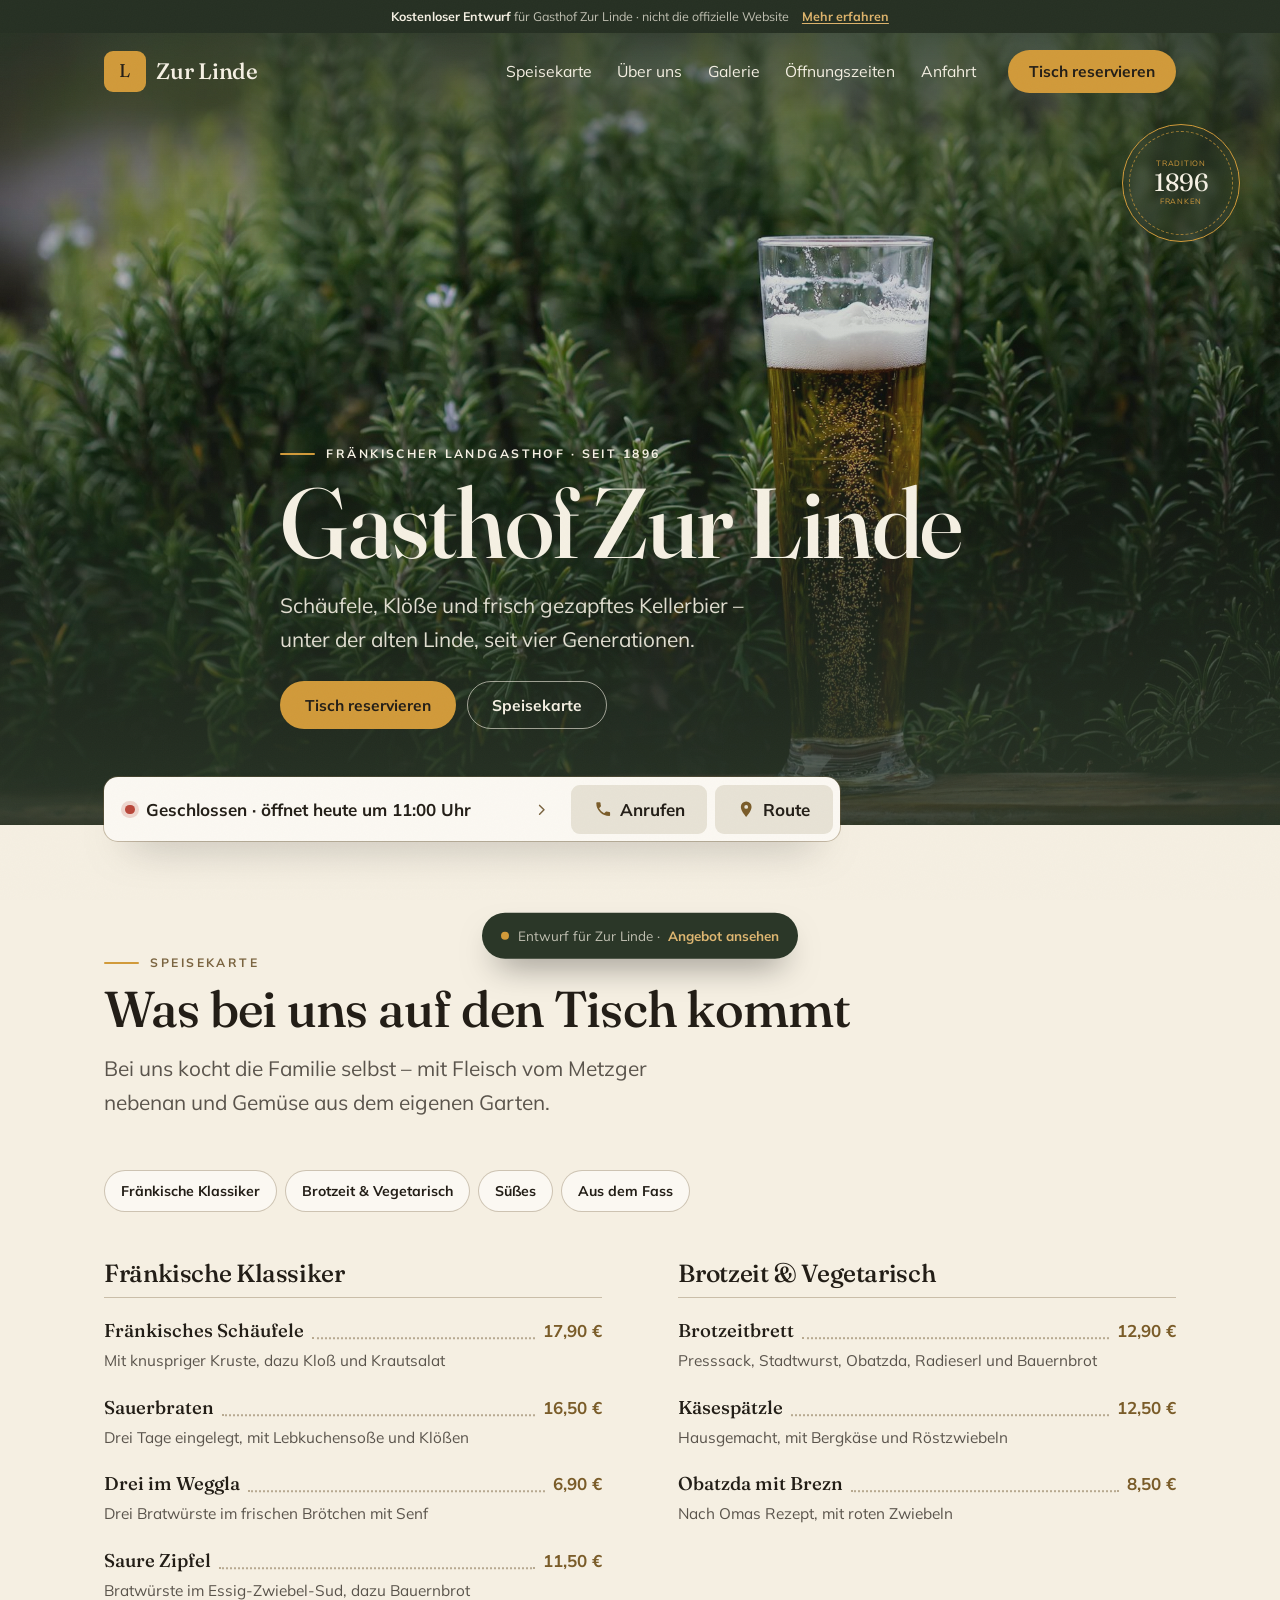
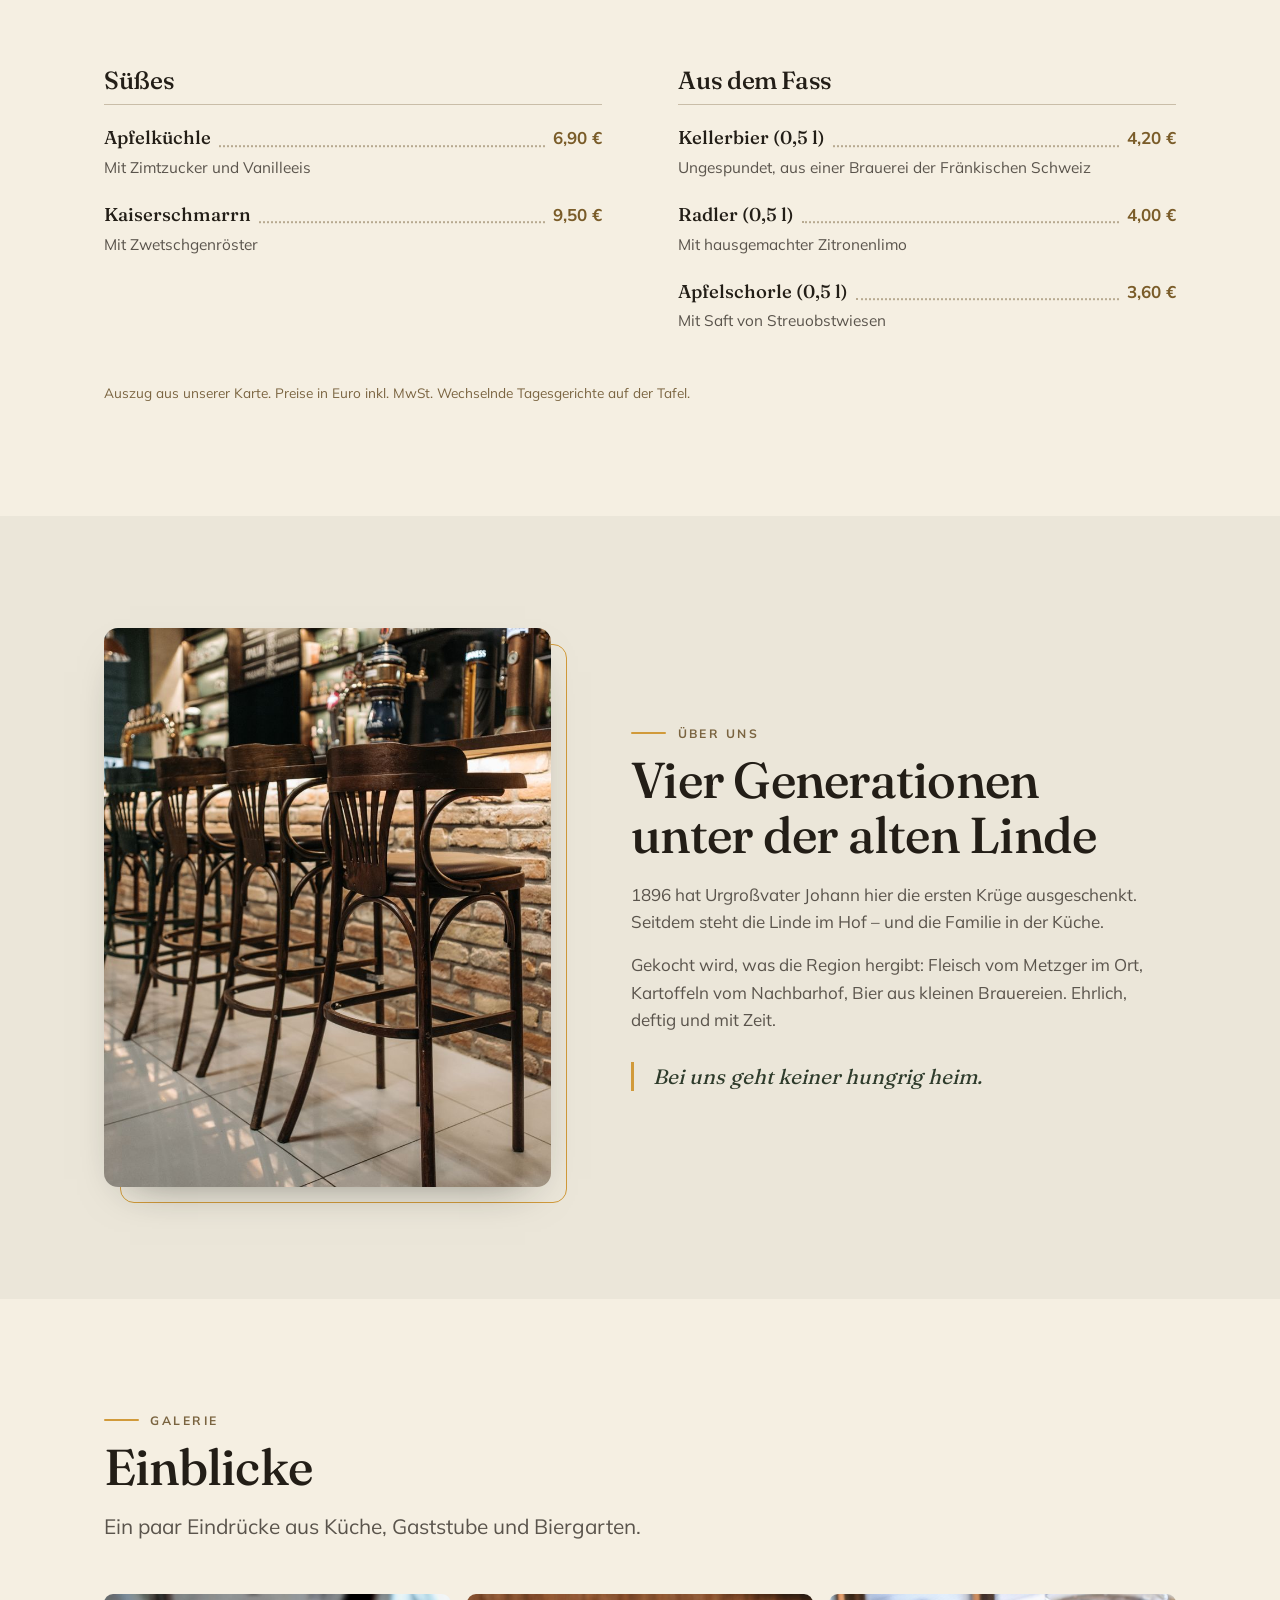
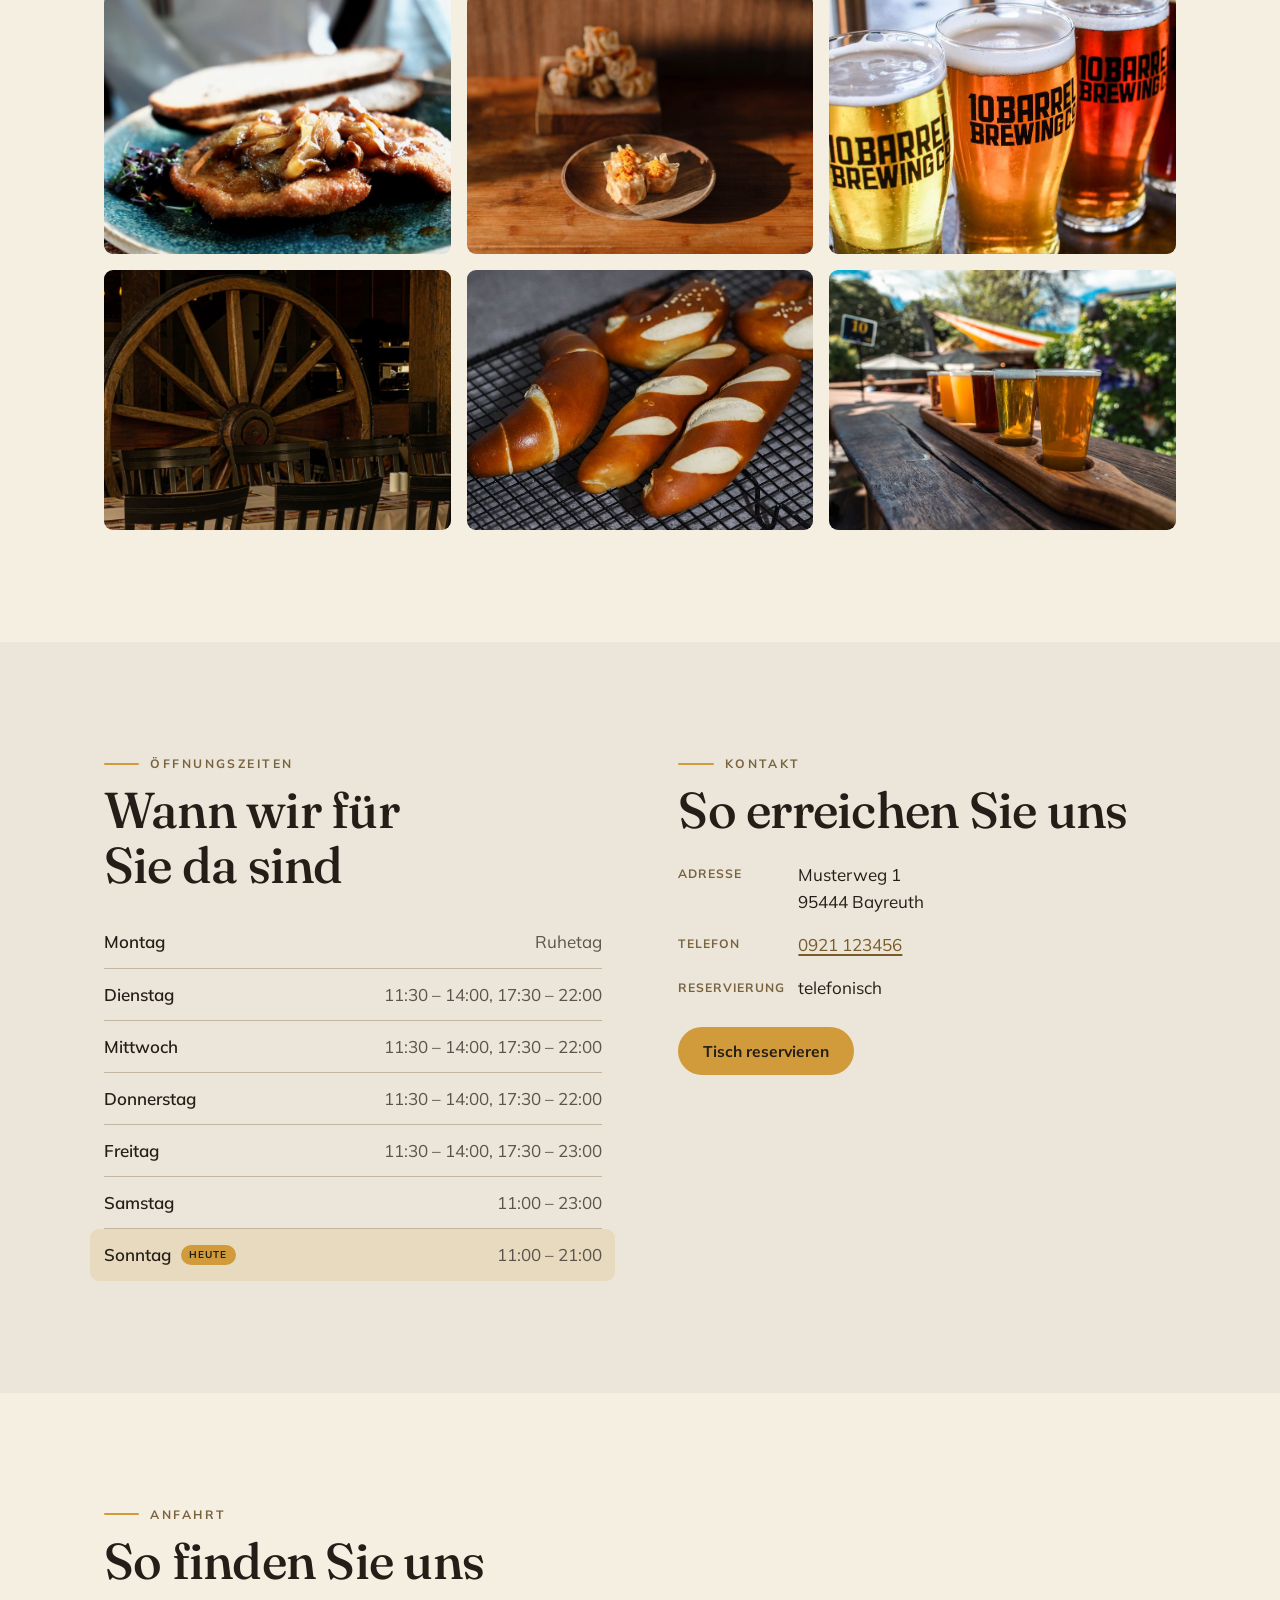
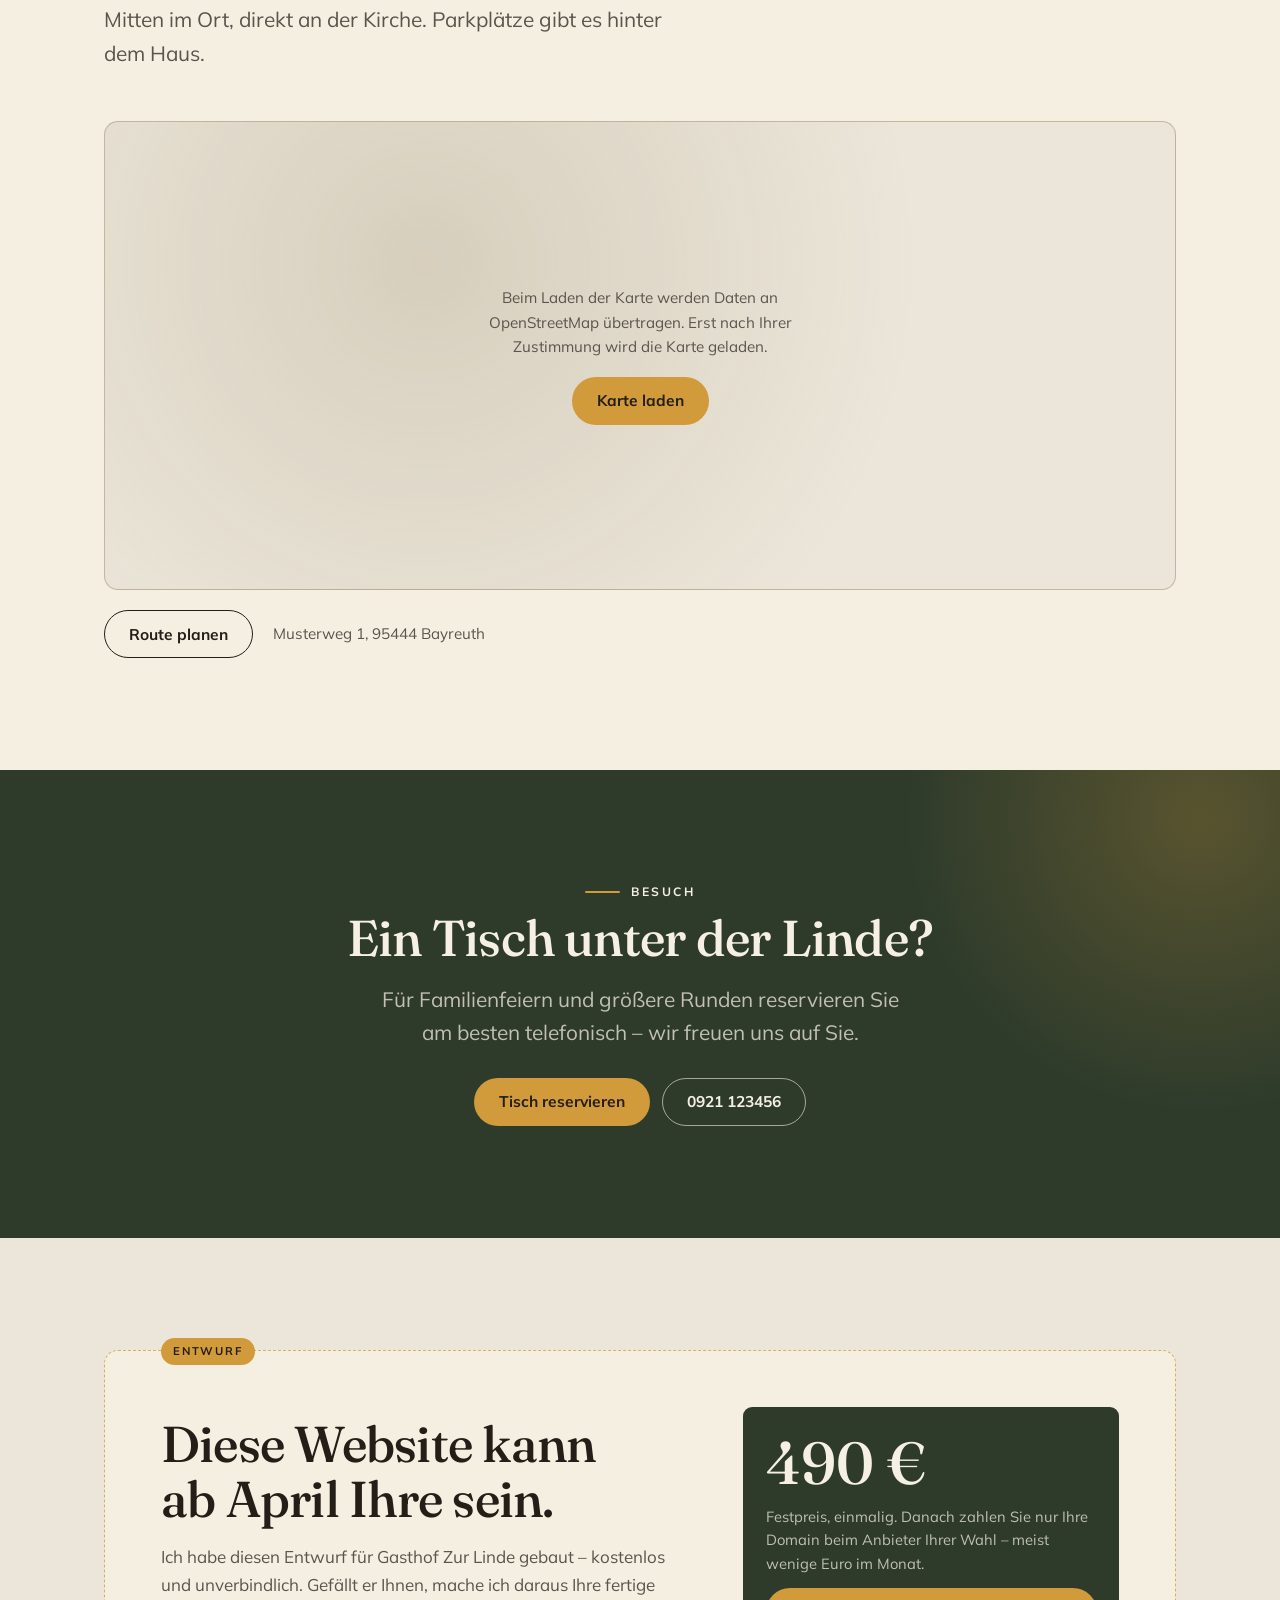
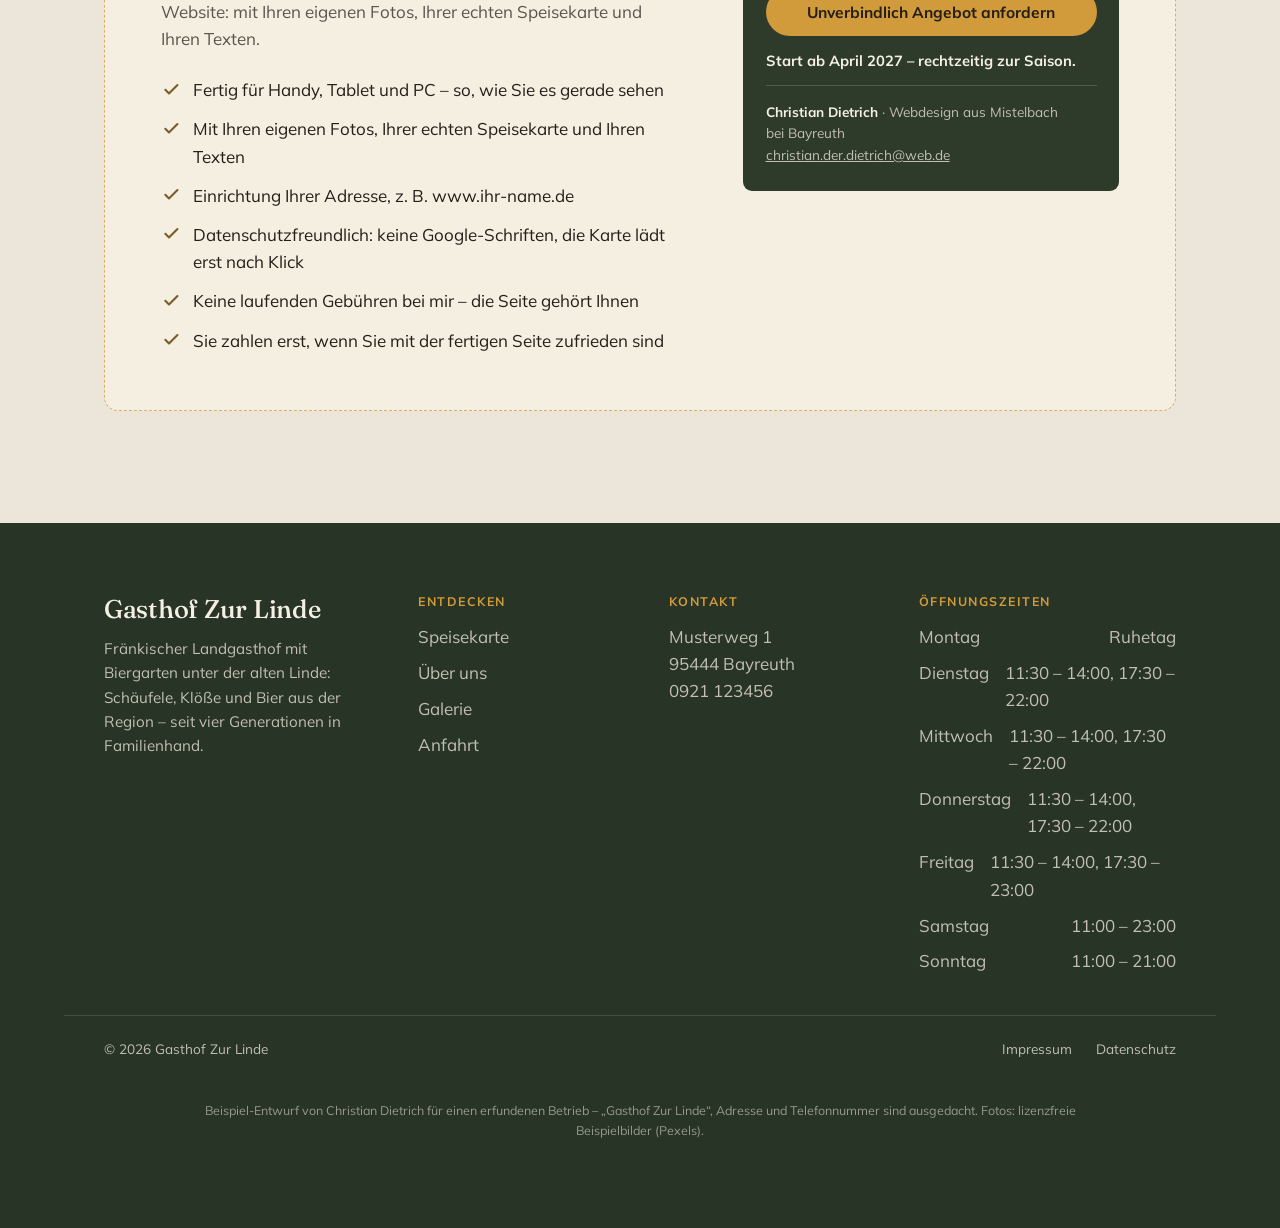
==== commit 9146f020: "Entwurf probe-gasthof: Gasthof Zur Linde" ====
--- a/probe-gasthof/index.html
+++ b/probe-gasthof/index.html
@@ -20,7 +20,7 @@
   <link rel="preload" as="font" type="font/woff2" href="fonts/fraunces/fraunces-400-latin.woff2" crossorigin>
   <link rel="preload" as="font" type="font/woff2" href="fonts/mulish/mulish-400-latin.woff2" crossorigin>
   <link rel="stylesheet" href="fonts/fonts.css">
-  <link rel="stylesheet" href="styles.css">
+  <link rel="stylesheet" href="styles.css?v=512e1f3e">
 
   
   <style id="theme-vars">:root{
@@ -553,6 +553,6 @@
   </a>
   
 
-  <script src="script.js" defer></script>
+  <script src="script.js?v=02854b97" defer></script>
 </body>
 </html>
--- a/probe-gasthof/styles.css
+++ b/probe-gasthof/styles.css
@@ -57,7 +57,9 @@
 /* ---------- 2) RESET / BASE ---------------------------------------------- */
 *, *::before, *::after { box-sizing: border-box; }
 * { margin: 0; }
-html { -webkit-text-size-adjust: 100%; scroll-behavior: smooth; }
+/* Sicherheitsnetz gegen seitliches Wischen auf dem Handy: nichts darf die Seite
+   breiter machen als den Bildschirm (clip statt hidden, damit sticky weiter geht). */
+html { -webkit-text-size-adjust: 100%; scroll-behavior: smooth; overflow-x: hidden; overflow-x: clip; }
 body {
   background-color: var(--c-bg);
   color: var(--c-text);
@@ -67,6 +69,7 @@
   -webkit-font-smoothing: antialiased;
   text-rendering: optimizeLegibility;
   overflow-x: hidden;
+  overflow-x: clip;
 }
 img, svg, iframe, video { display: block; max-width: 100%; }
 img { height: auto; }
@@ -140,13 +143,20 @@
 /* ---------- 5) HEADER / NAVIGATION --------------------------------------- */
 /* Liegt transparent über dem Hero (der Hero rutscht mit negativem Abstand
    darunter). Nach dem Scrollen: heller Hintergrund, dunkle Schrift. */
-.site-header { position: sticky; top: 0; z-index: 100; transition: background-color 0.3s ease, box-shadow 0.3s ease; }
-.site-header__inner { display: flex; align-items: center; justify-content: space-between; gap: 1rem; min-height: var(--header-h); }
-.site-header.is-scrolled {
+.site-header { position: sticky; top: 0; z-index: 100; }
+/* Hintergrund + Milchglas liegen bewusst auf ::before, NICHT auf .site-header:
+   backdrop-filter macht ein Element zum Bezugsrahmen für position:fixed-Kinder.
+   Läge er auf dem Header, hinge das mobile Menü nach dem Scrollen am Header statt
+   am Bildschirm – die Seite würde doppelt so breit (gemessen: 375 -> 691 px). */
+.site-header::before {
+  content: ""; position: absolute; inset: 0; z-index: -1; pointer-events: none; opacity: 0;
   background: color-mix(in srgb, var(--c-bg) 92%, transparent);
   -webkit-backdrop-filter: blur(14px); backdrop-filter: blur(14px);
   box-shadow: 0 1px 0 var(--c-line), 0 10px 30px -24px rgba(0, 0, 0, 0.5);
-}
+  transition: opacity 0.3s ease;
+}
+.site-header.is-scrolled::before { opacity: 1; }
+.site-header__inner { display: flex; align-items: center; justify-content: space-between; gap: 1rem; min-height: var(--header-h); }
 
 .brand { display: inline-flex; align-items: center; gap: 0.65rem; min-width: 0; text-decoration: none; }
 .brand__logo { width: 42px; height: 42px; border-radius: 8px; flex: none; }
@@ -181,11 +191,14 @@
 .site-nav {
   position: fixed; top: 0; right: 0; bottom: 0; width: min(84vw, 340px); z-index: 110;
   display: flex; flex-direction: column; gap: 0.4rem; padding: 6rem 2rem 2rem;
-  background: var(--c-primary); transform: translateX(100%);
-  transition: transform 0.35s cubic-bezier(0.4, 0, 0.2, 1); overflow-y: auto;
-}
-body[data-nav-open] .site-nav { transform: translateX(0); }
+  background: var(--c-primary); transform: translateX(100%); visibility: hidden;
+  transition: transform 0.35s cubic-bezier(0.4, 0, 0.2, 1), visibility 0s linear 0.35s; overflow-y: auto;
+}
+body[data-nav-open] .site-nav { transform: translateX(0); visibility: visible; transition-delay: 0s; }
 body[data-nav-open] .site-nav a:not(.btn) { color: var(--c-on-dark); }
+/* Offenes Menü: Header (und damit das Menü darin) über die Abdunkelung (z 105) heben,
+   sonst liegt die Abdunkelung auf den Menüpunkten und sie sind nicht antippbar. */
+body[data-nav-open] .site-header { z-index: 120; }
 body[data-nav-open]::before {
   content: ""; position: fixed; inset: 0; z-index: 105;
   background: color-mix(in srgb, var(--c-text) 55%, transparent);
@@ -451,17 +464,20 @@
 .offer__sender a { color: inherit; overflow-wrap: anywhere; }
 
 .demo-pill {
-  position: fixed; left: 50%; bottom: calc(0.9rem + env(safe-area-inset-bottom)); z-index: 90;
-  display: flex; align-items: center; gap: 0.55rem; max-width: calc(100vw - 1.5rem);
+  /* Zentriert über left/right + auto-Ränder, nicht über left:50% – so kann die
+     Pille nie über den Bildschirmrand hinausragen. */
+  position: fixed; left: 0; right: 0; margin-inline: auto; width: max-content;
+  bottom: calc(0.9rem + env(safe-area-inset-bottom)); z-index: 90;
+  display: flex; align-items: center; gap: 0.55rem; max-width: calc(100% - 1.5rem);
   padding: 0.75rem 1.15rem; border-radius: 999px;
   background: color-mix(in srgb, var(--c-primary) 94%, #000); color: var(--c-on-dark-muted);
   font-size: 0.84rem; white-space: nowrap; overflow: hidden; text-overflow: ellipsis; text-decoration: none;
   box-shadow: 0 16px 34px -14px rgba(0, 0, 0, 0.6), 0 0 0 1px color-mix(in srgb, var(--c-on-dark) 12%, transparent);
-  transform: translate(-50%, 160%); transition: transform 0.45s cubic-bezier(0.2, 0.8, 0.2, 1);
+  transform: translateY(160%); transition: transform 0.45s cubic-bezier(0.2, 0.8, 0.2, 1);
 }
 .demo-pill strong { color: color-mix(in srgb, var(--c-accent) 72%, #fff); }
 .demo-pill__dot { flex: none; width: 0.5rem; height: 0.5rem; border-radius: 50%; background: var(--c-accent); animation: atmen 2.4s ease-in-out infinite; }
-html.js .demo-pill.is-shown { transform: translate(-50%, 0); }
+html.js .demo-pill.is-shown { transform: translateY(0); }
 html:not(.js) .demo-pill { display: none; }
 
 /* Impressum / Datenschutz des Entwurfs (rechtliches.html). */
@@ -528,7 +544,7 @@
 @media (min-width: 54em) { .story { grid-template-columns: 0.85fr 1fr; } }
 @media (min-width: 60em) {
   .nav-toggle { display: none; }
-  .site-nav { position: static; width: auto; flex-direction: row; align-items: center; gap: 2rem; padding: 0; background: transparent; transform: none; overflow: visible; }
+  .site-nav { position: static; width: auto; flex-direction: row; align-items: center; gap: 2rem; padding: 0; background: transparent; transform: none; visibility: visible; transition: none; overflow: visible; }
   .nav-list { flex-direction: row; gap: 1.6rem; }
   .nav-list a { padding: 0.3rem 0; font-family: var(--font-body); font-size: 0.98rem; }
   .nav-cta { margin-top: 0; min-height: 2.7rem; padding: 0.7rem 1.25rem; }
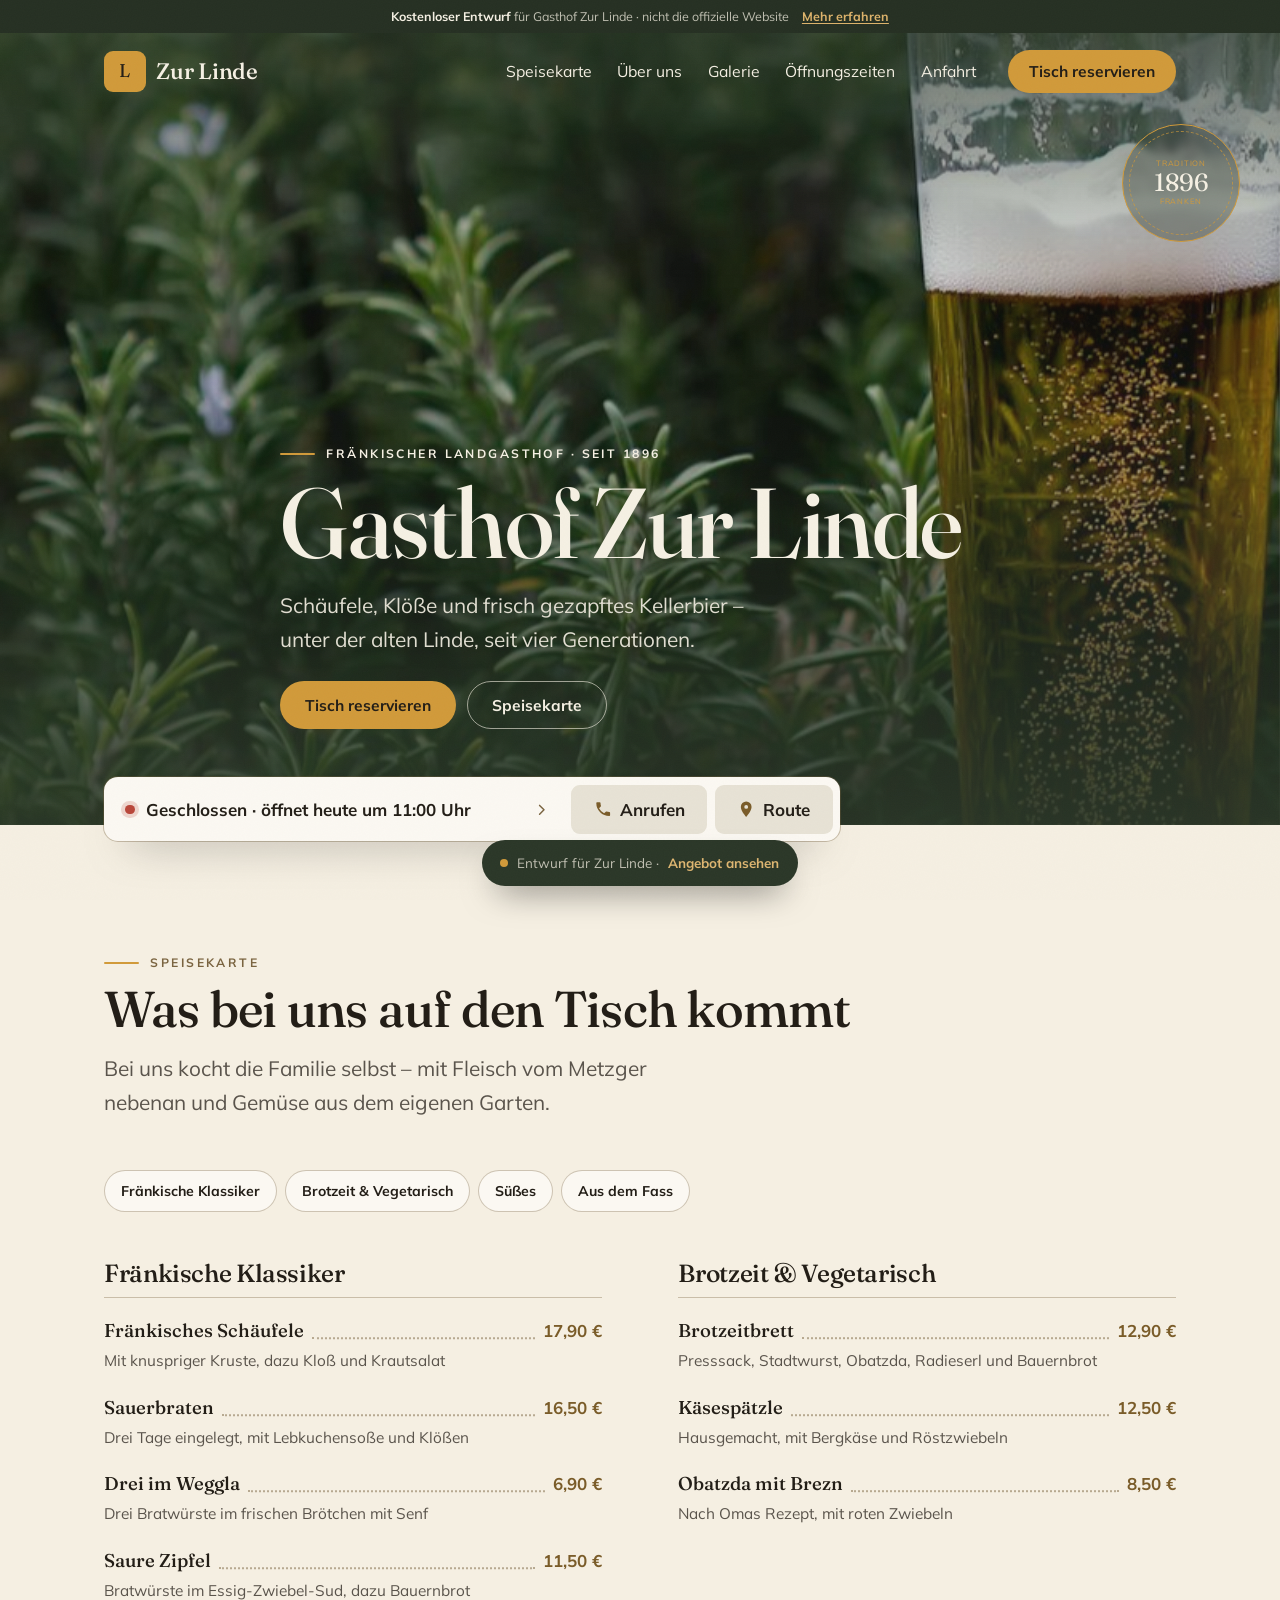
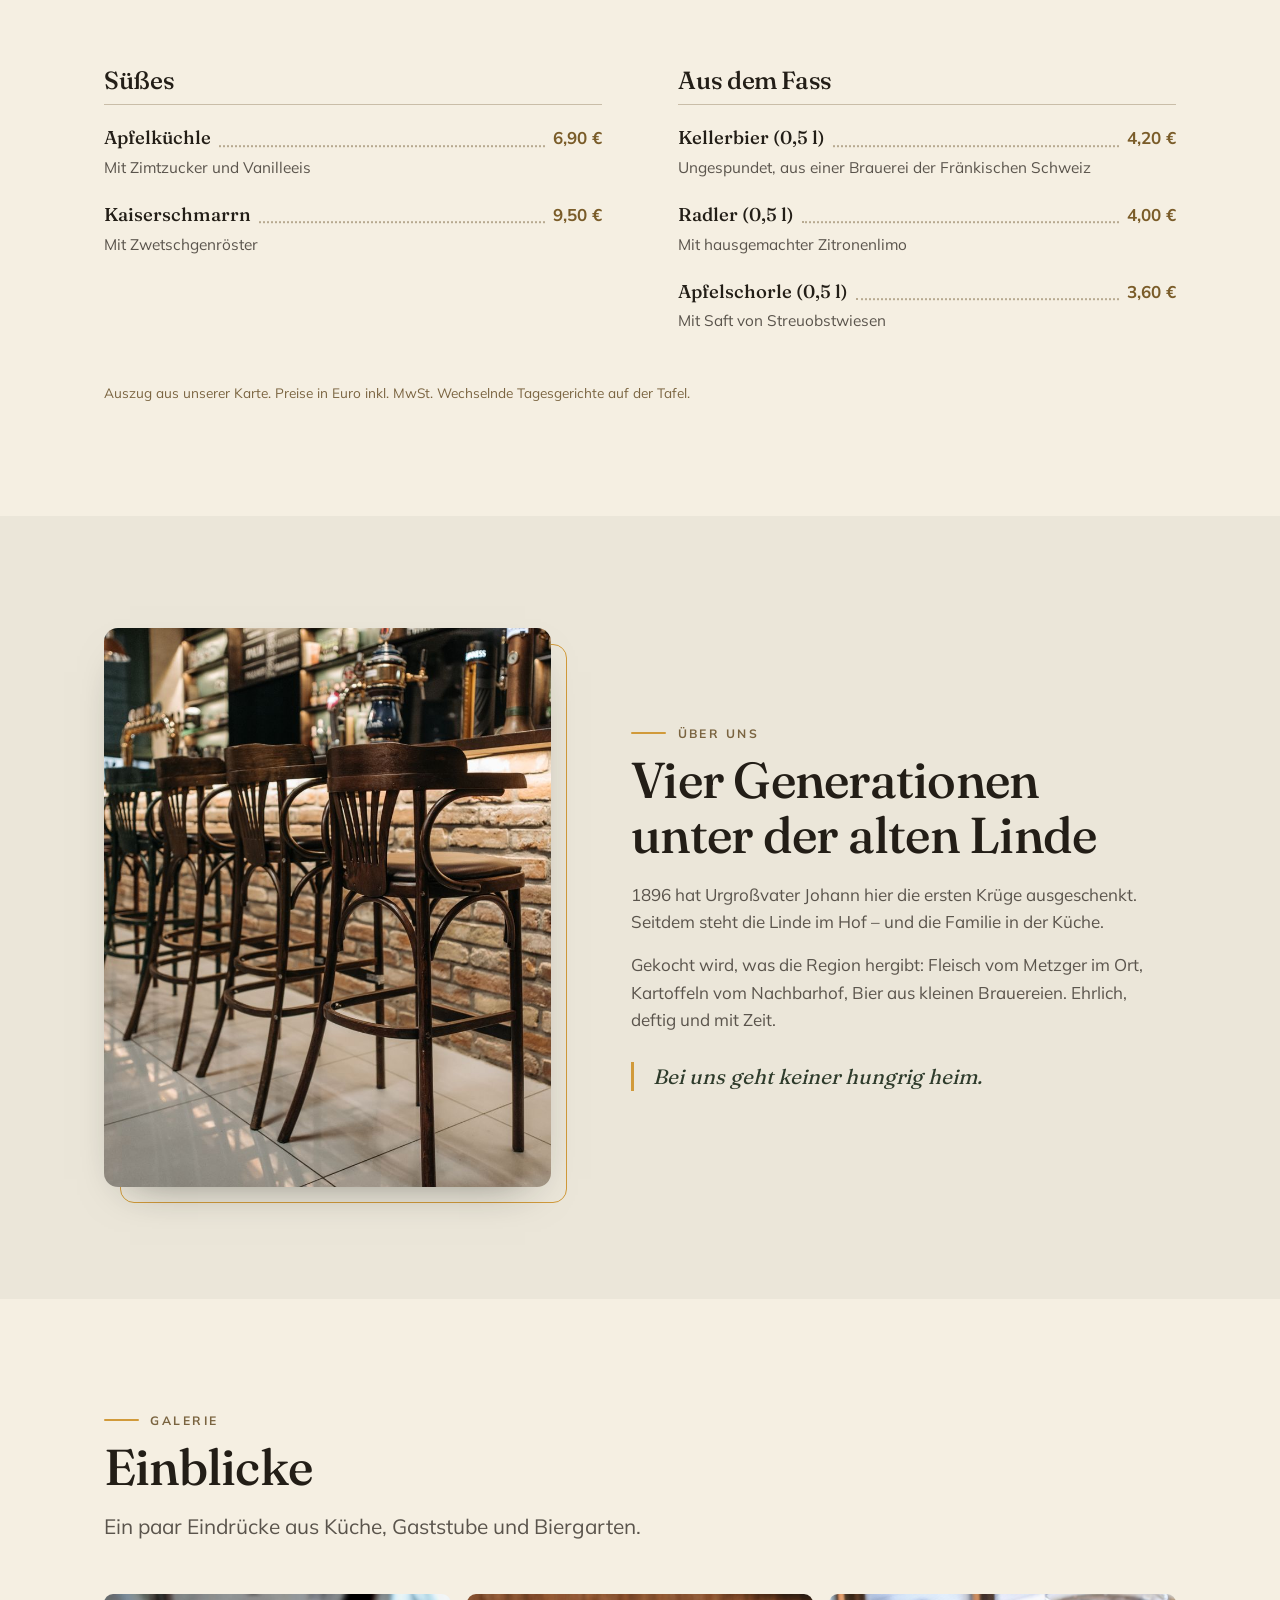
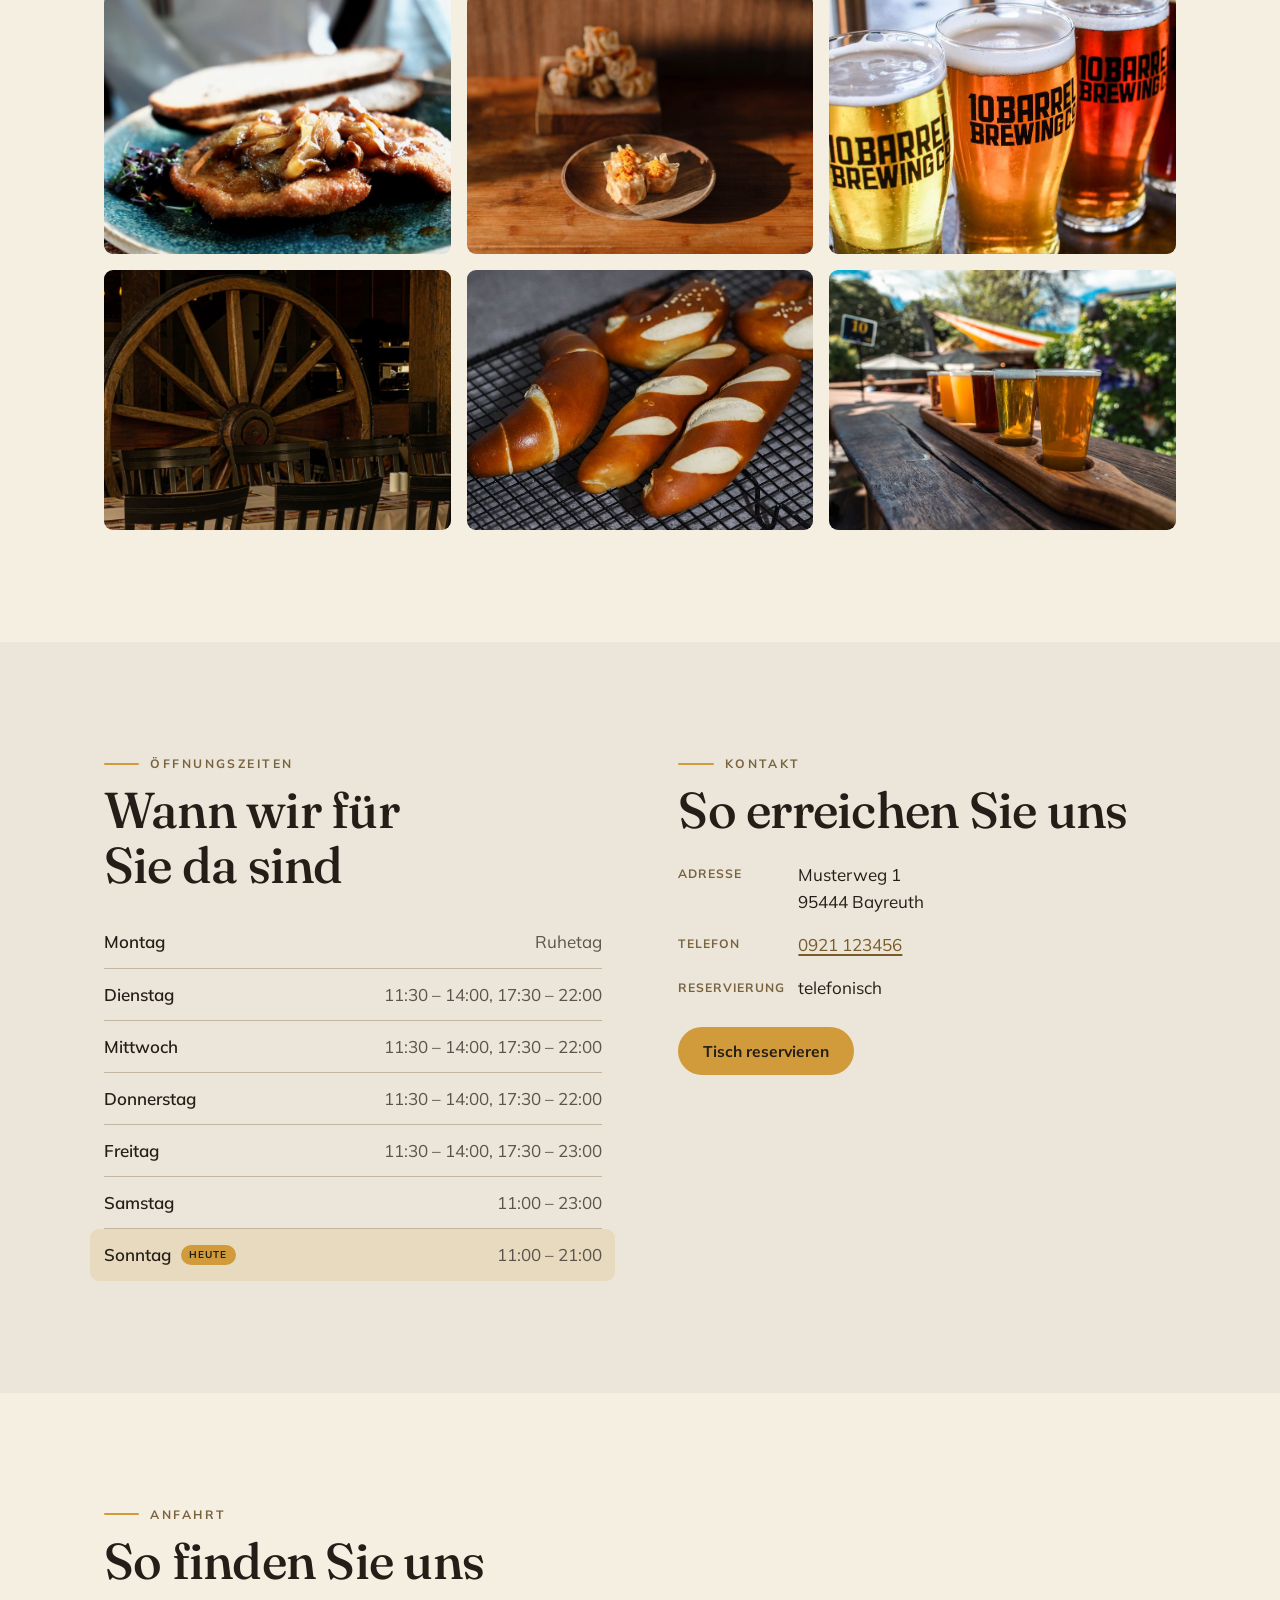
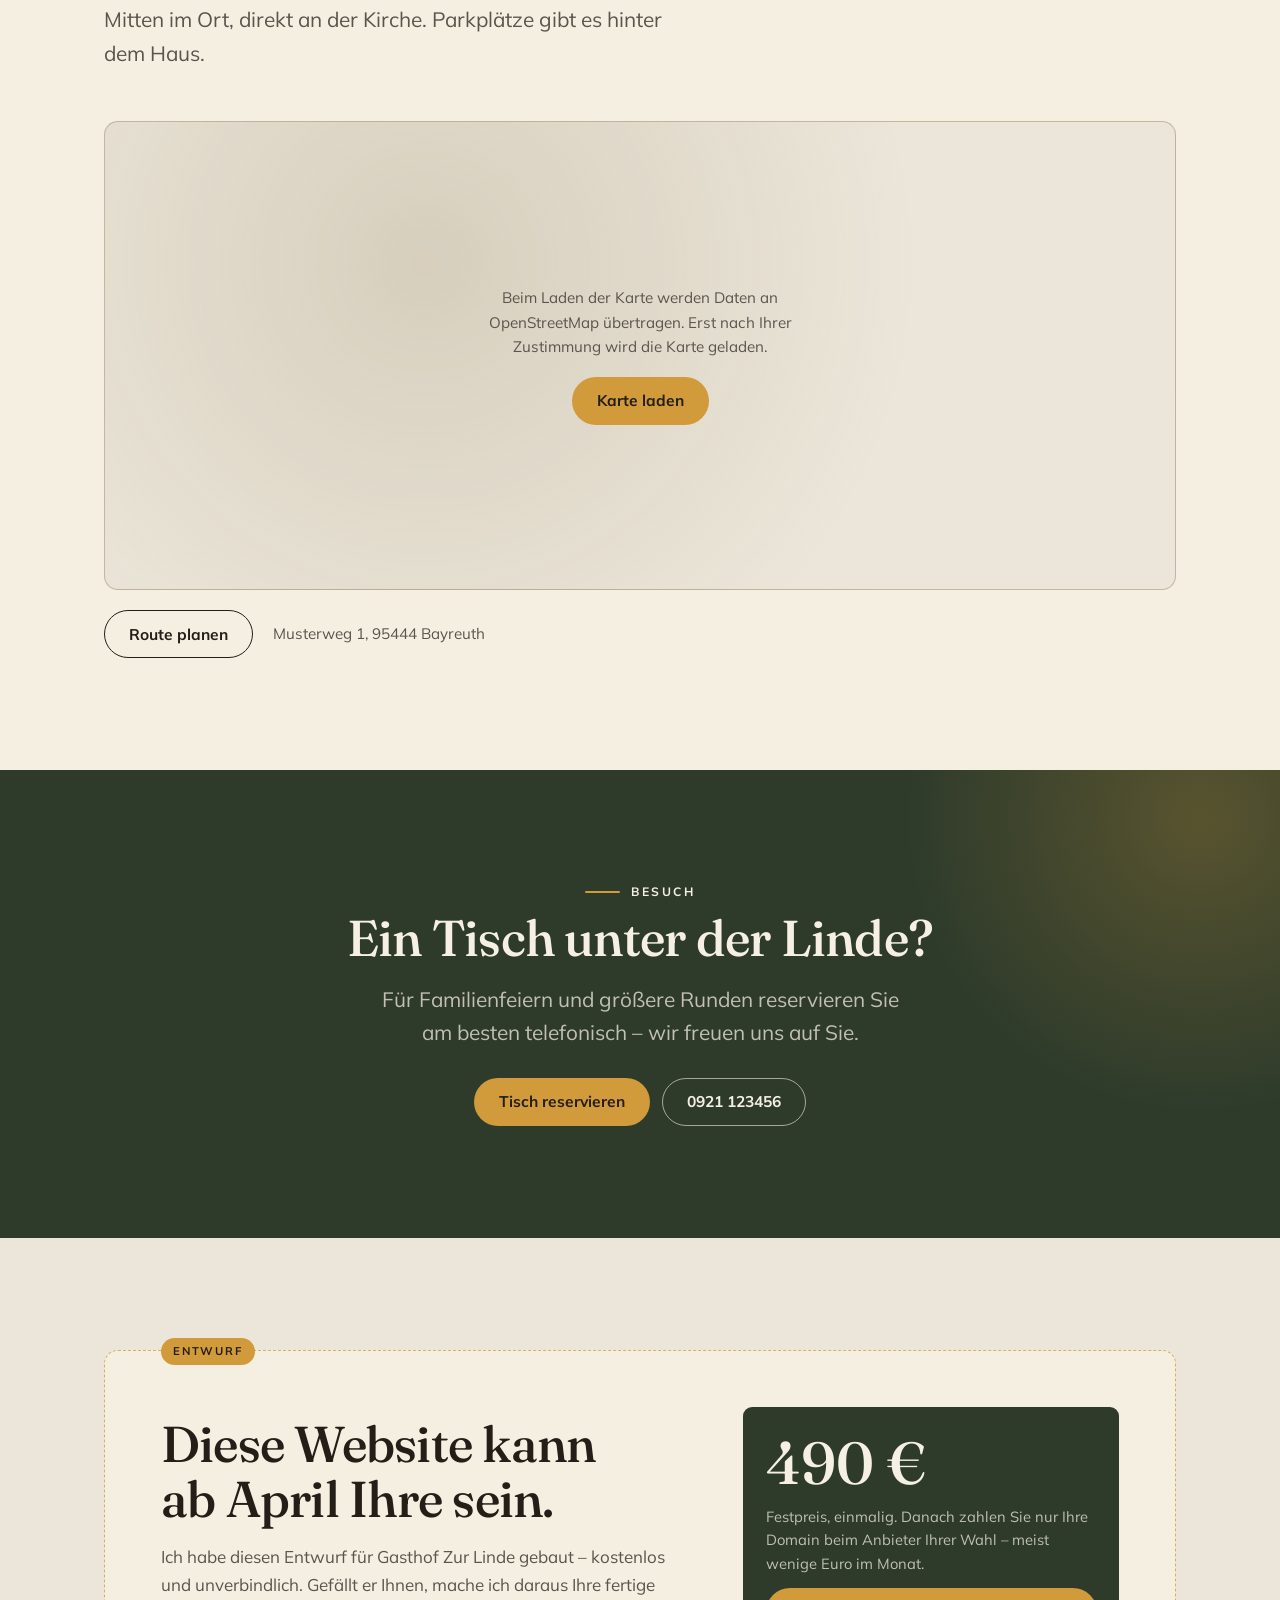
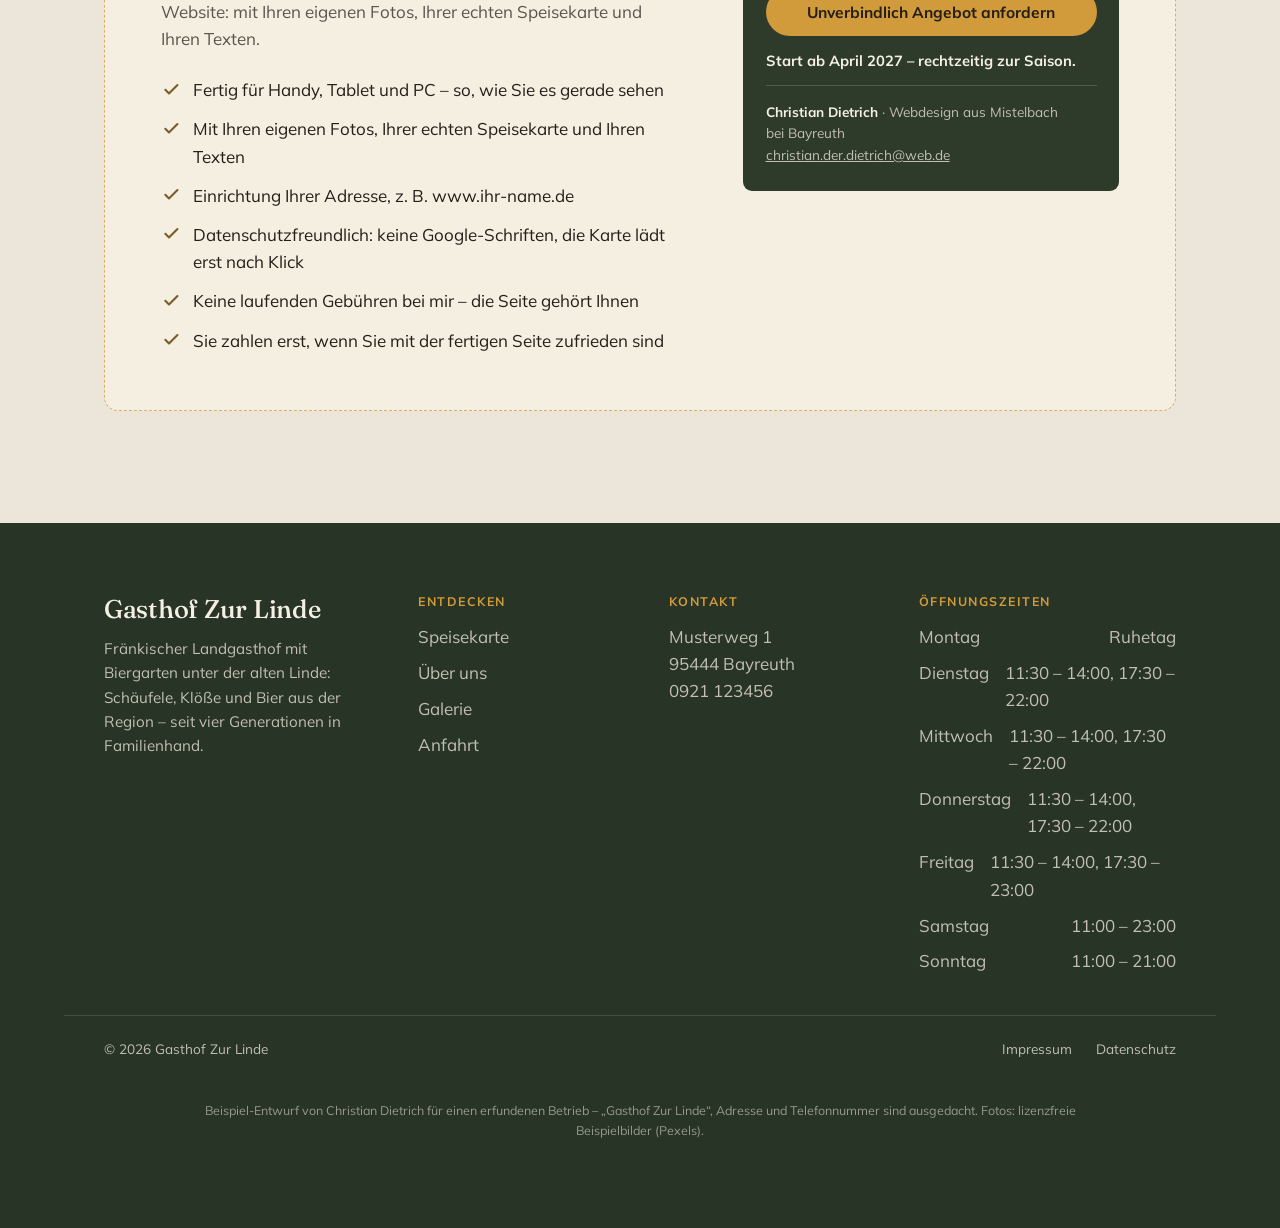
==== commit d18c4d49: "Entwurf probe-gasthof: Gasthof Zur Linde" ====
--- a/probe-gasthof/index.html
+++ b/probe-gasthof/index.html
@@ -20,7 +20,7 @@
   <link rel="preload" as="font" type="font/woff2" href="fonts/fraunces/fraunces-400-latin.woff2" crossorigin>
   <link rel="preload" as="font" type="font/woff2" href="fonts/mulish/mulish-400-latin.woff2" crossorigin>
   <link rel="stylesheet" href="fonts/fonts.css">
-  <link rel="stylesheet" href="styles.css?v=512e1f3e">
+  <link rel="stylesheet" href="styles.css?v=304d97d2">
 
   
   <style id="theme-vars">:root{
@@ -553,6 +553,6 @@
   </a>
   
 
-  <script src="script.js?v=02854b97" defer></script>
+  <script src="script.js?v=d68cb0a4" defer></script>
 </body>
 </html>
--- a/probe-gasthof/styles.css
+++ b/probe-gasthof/styles.css
@@ -199,6 +199,10 @@
 /* Offenes Menü: Header (und damit das Menü darin) über die Abdunkelung (z 105) heben,
    sonst liegt die Abdunkelung auf den Menüpunkten und sie sind nicht antippbar. */
 body[data-nav-open] .site-header { z-index: 120; }
+/* Offenes Menü: Seite dahinter scrollt nicht mit. overflow:hidden auf <html> lässt die
+   Scrollposition stehen (kein Springen); im Menü selbst kein „Durchrutschen“ zur Seite. */
+html.nav-offen, html.nav-offen body { overflow: hidden; }
+.site-nav { overscroll-behavior: contain; }
 body[data-nav-open]::before {
   content: ""; position: fixed; inset: 0; z-index: 105;
   background: color-mix(in srgb, var(--c-text) 55%, transparent);
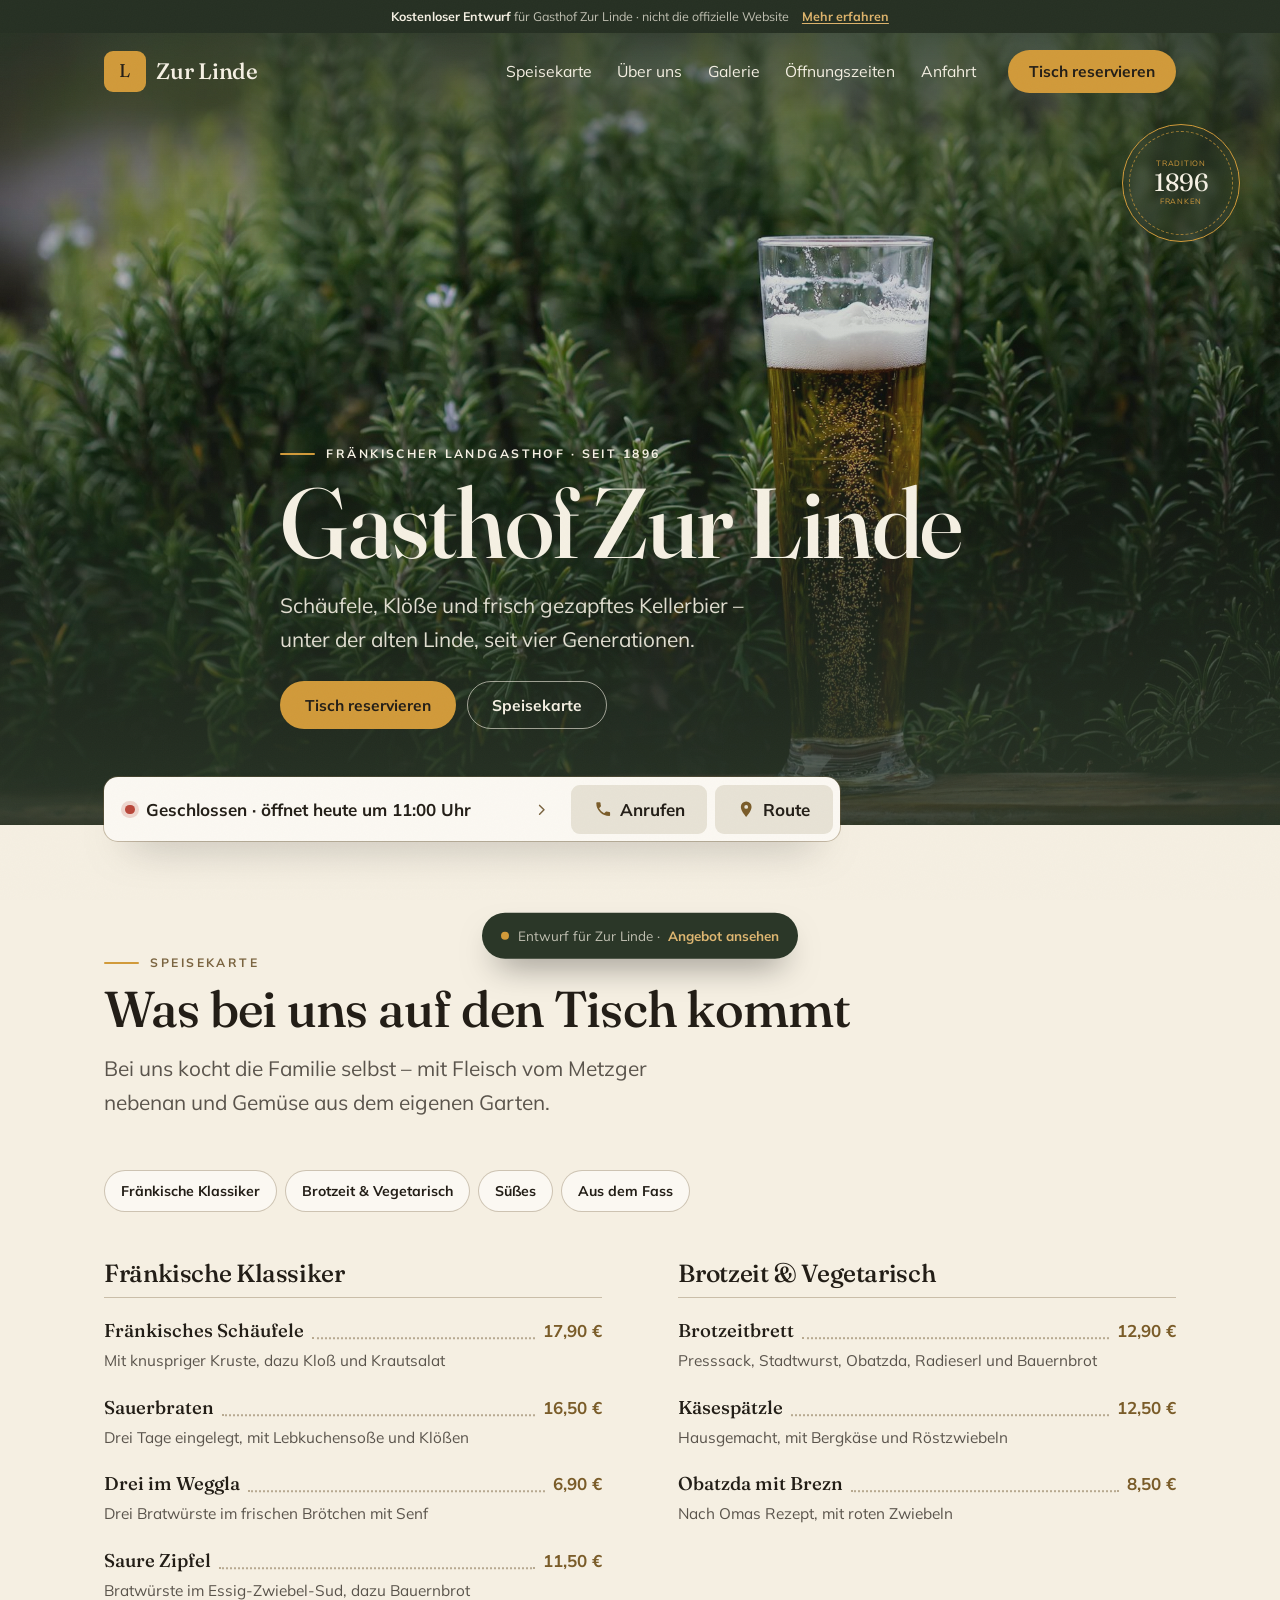
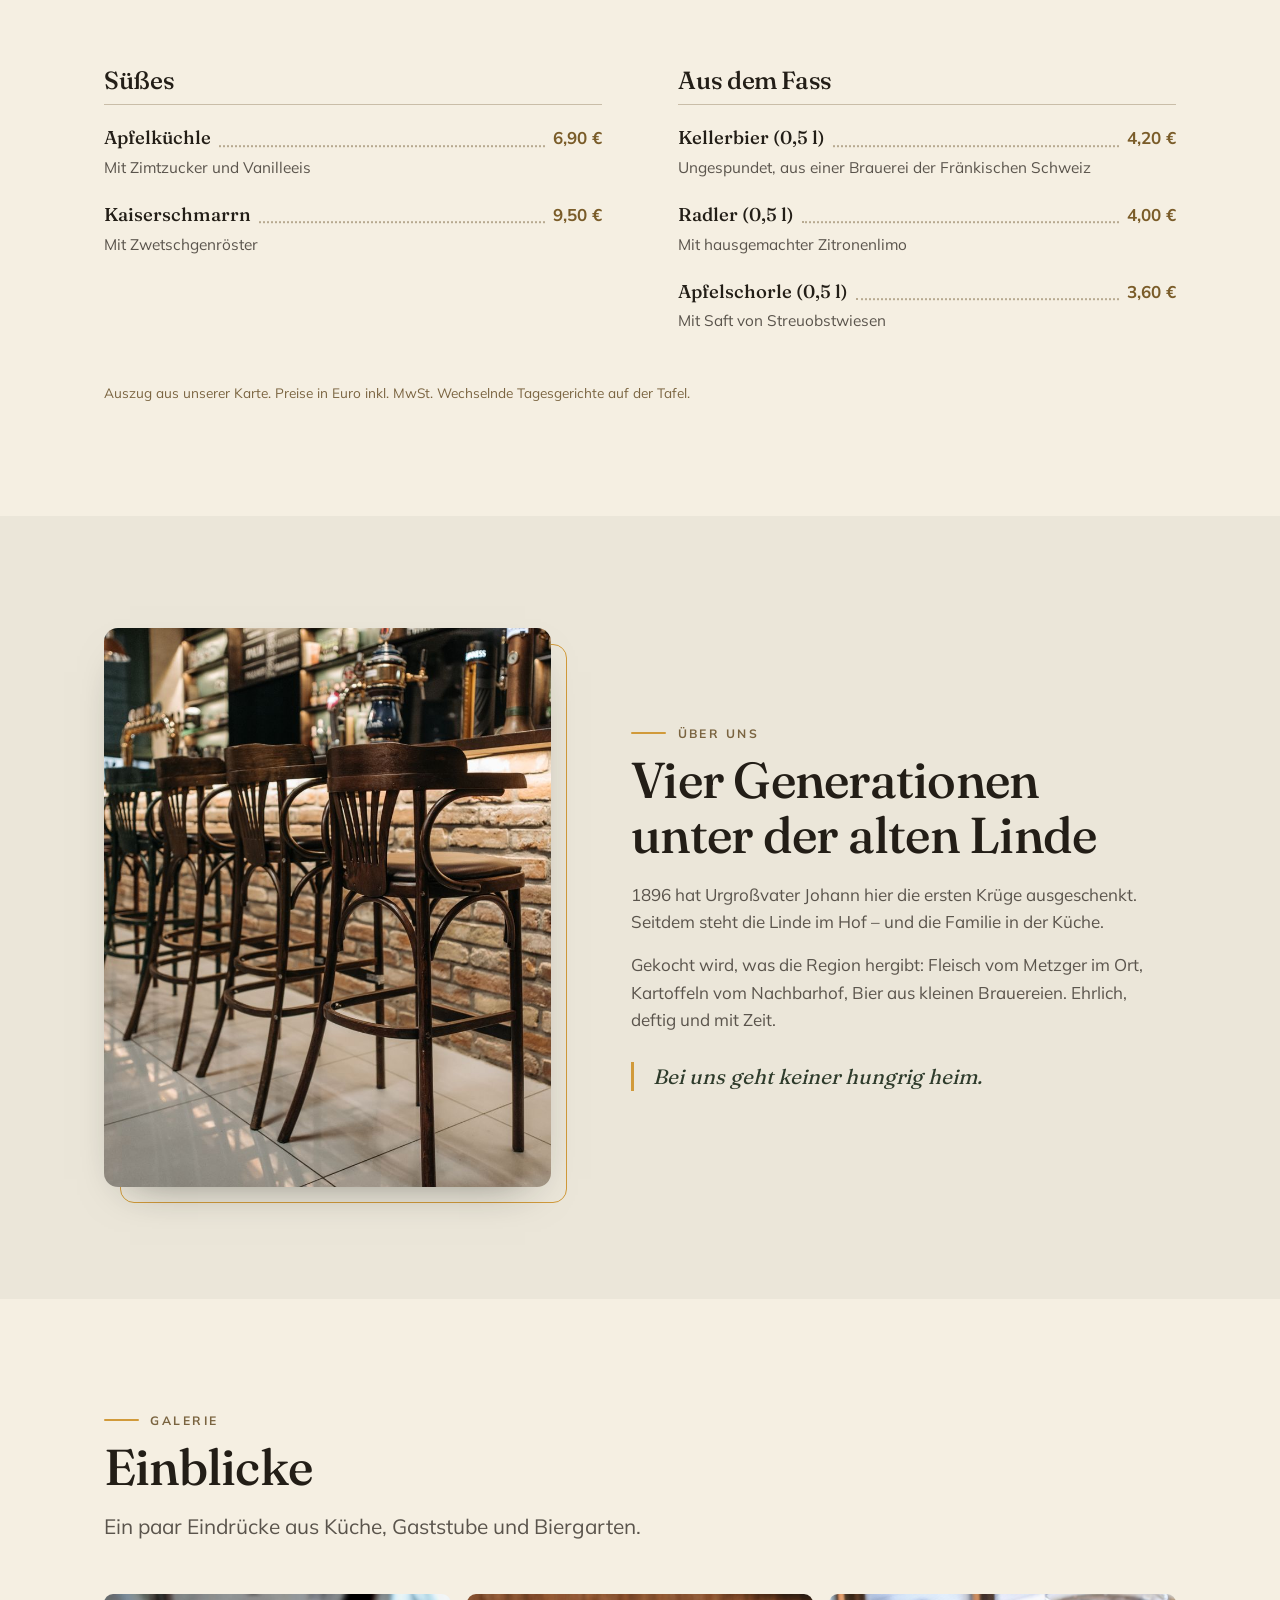
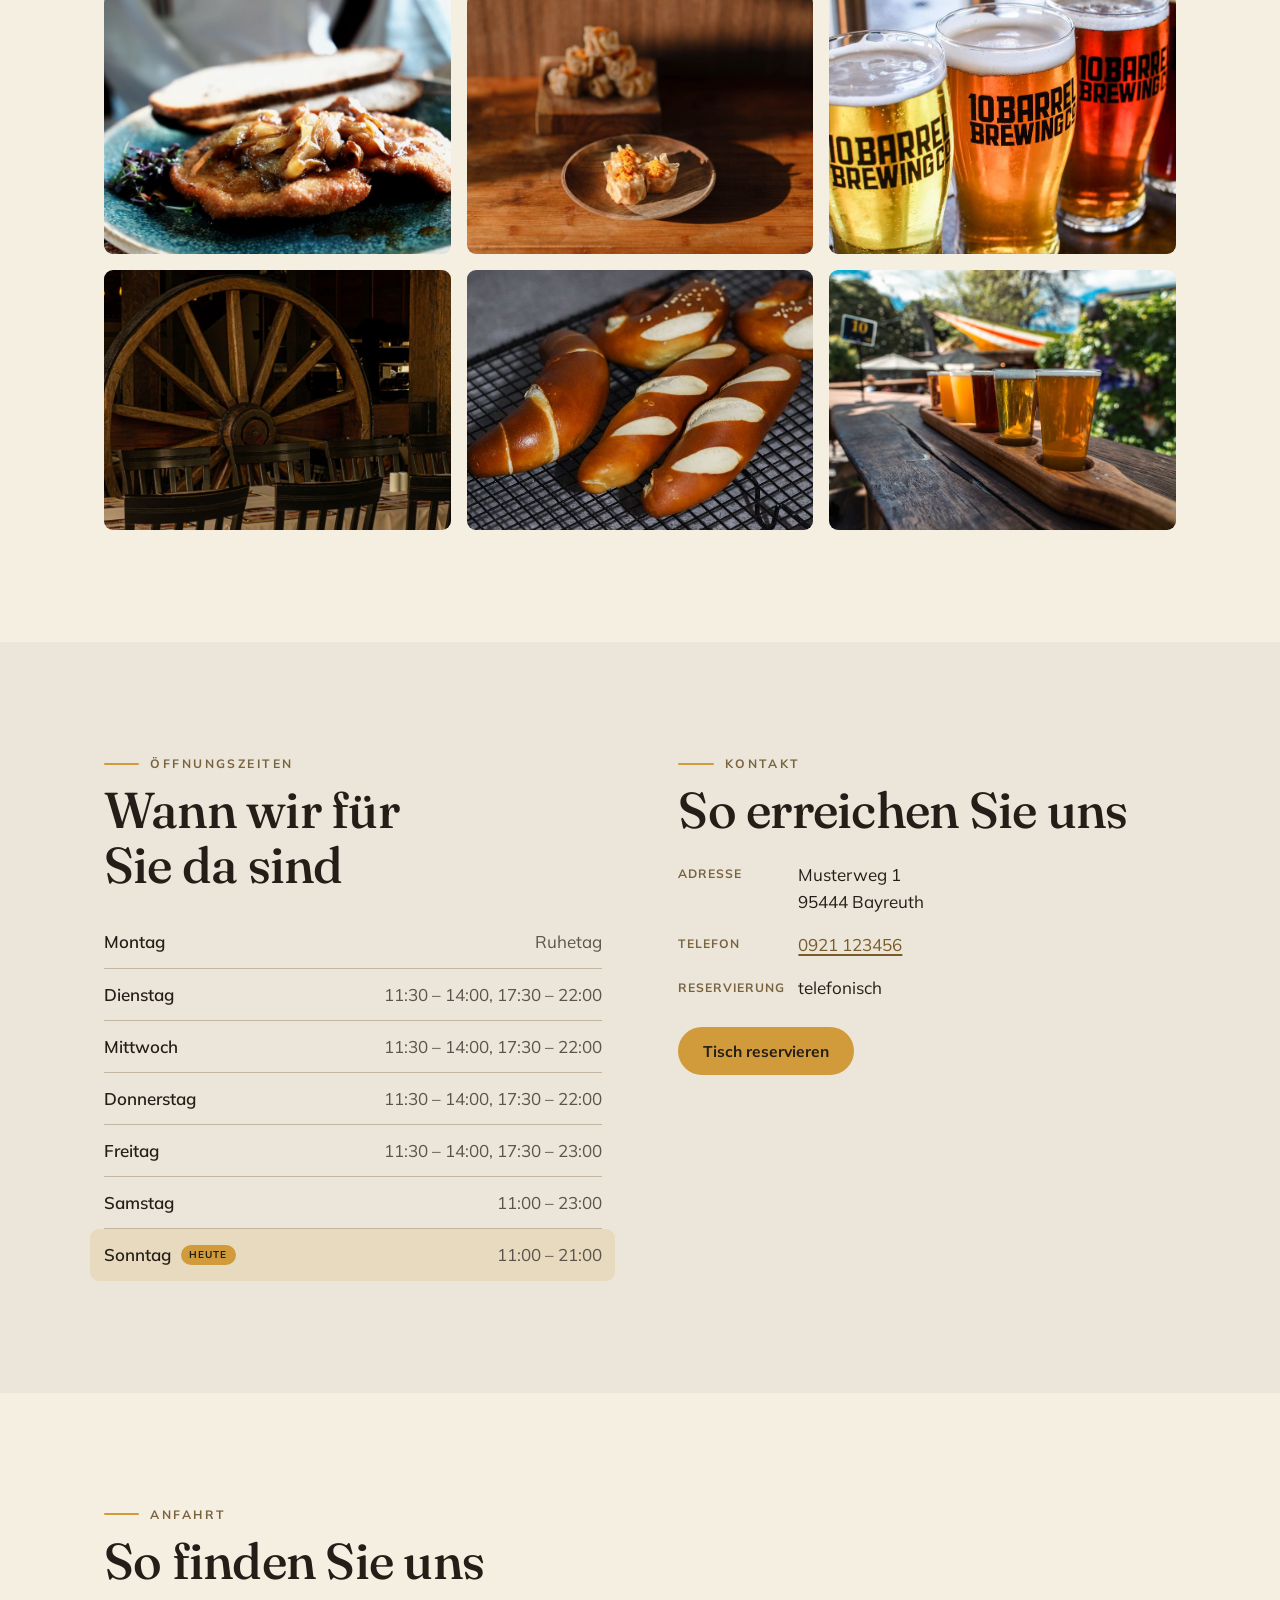
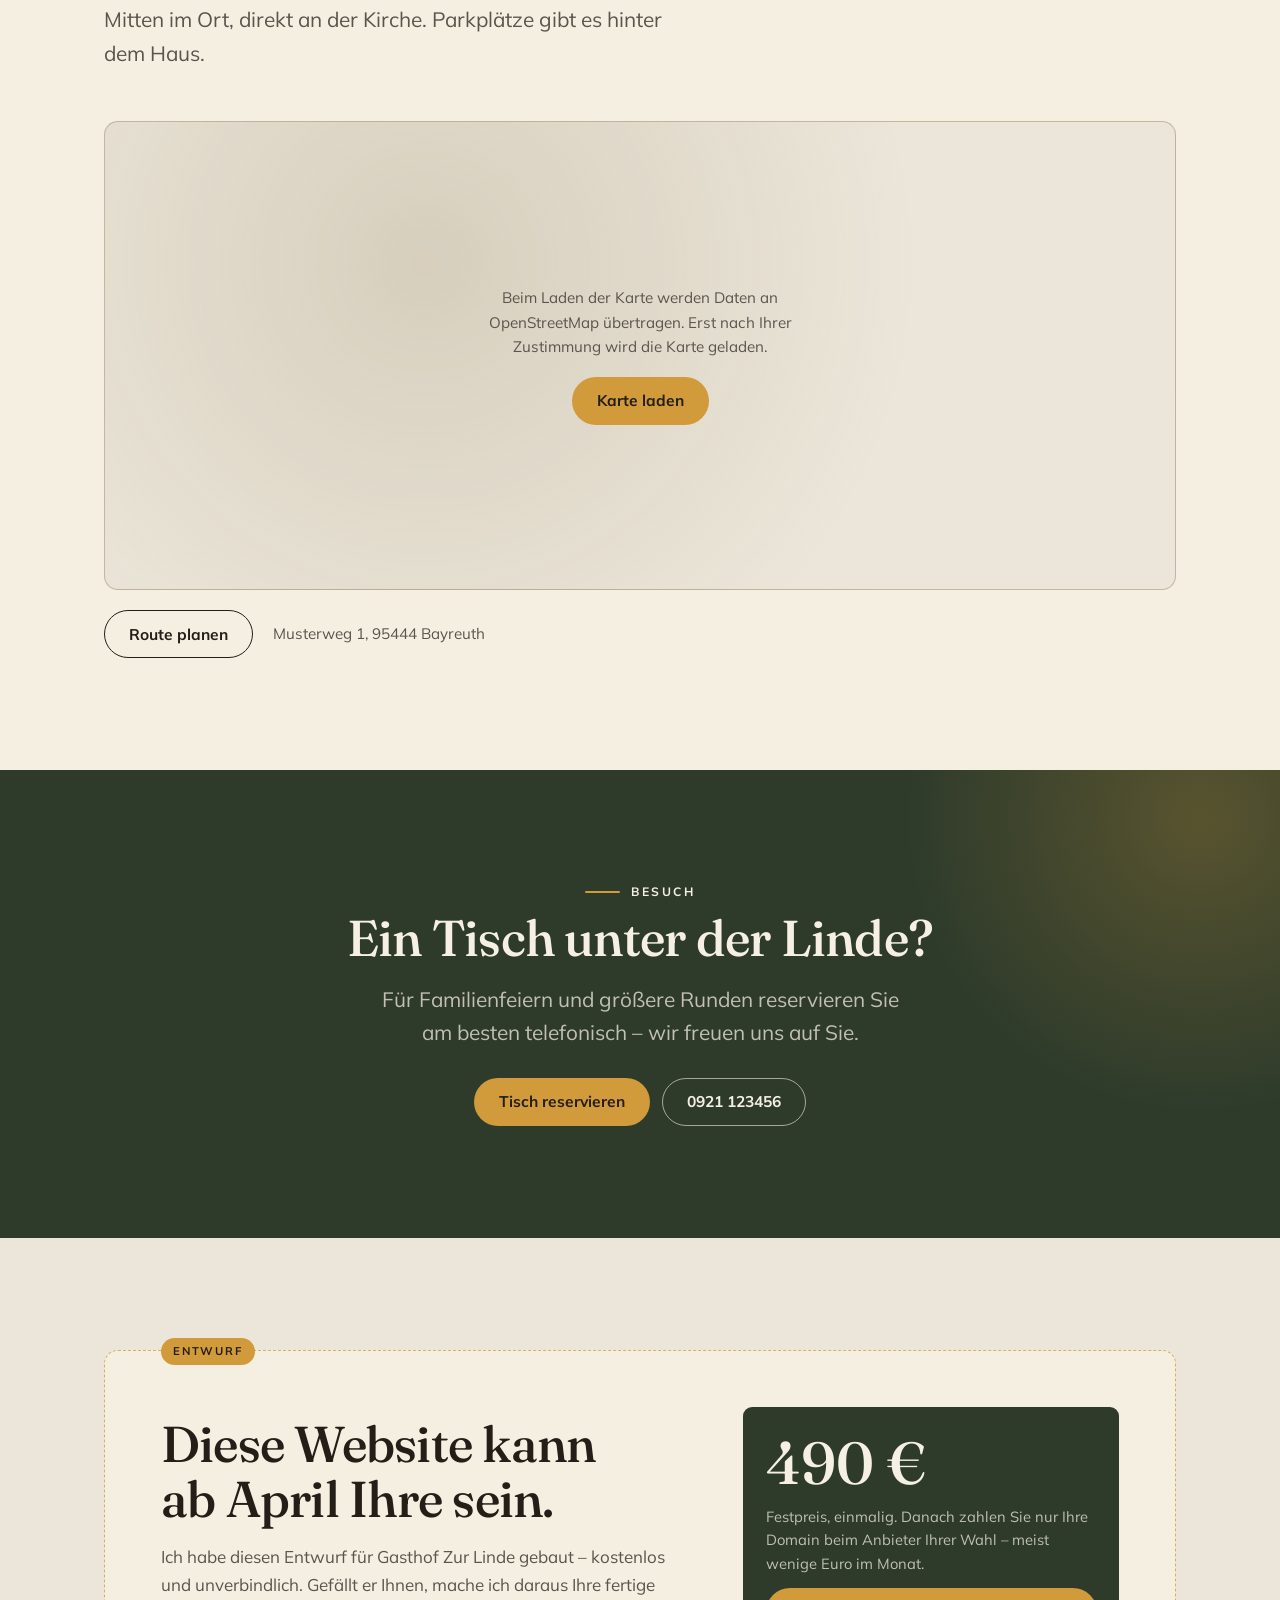
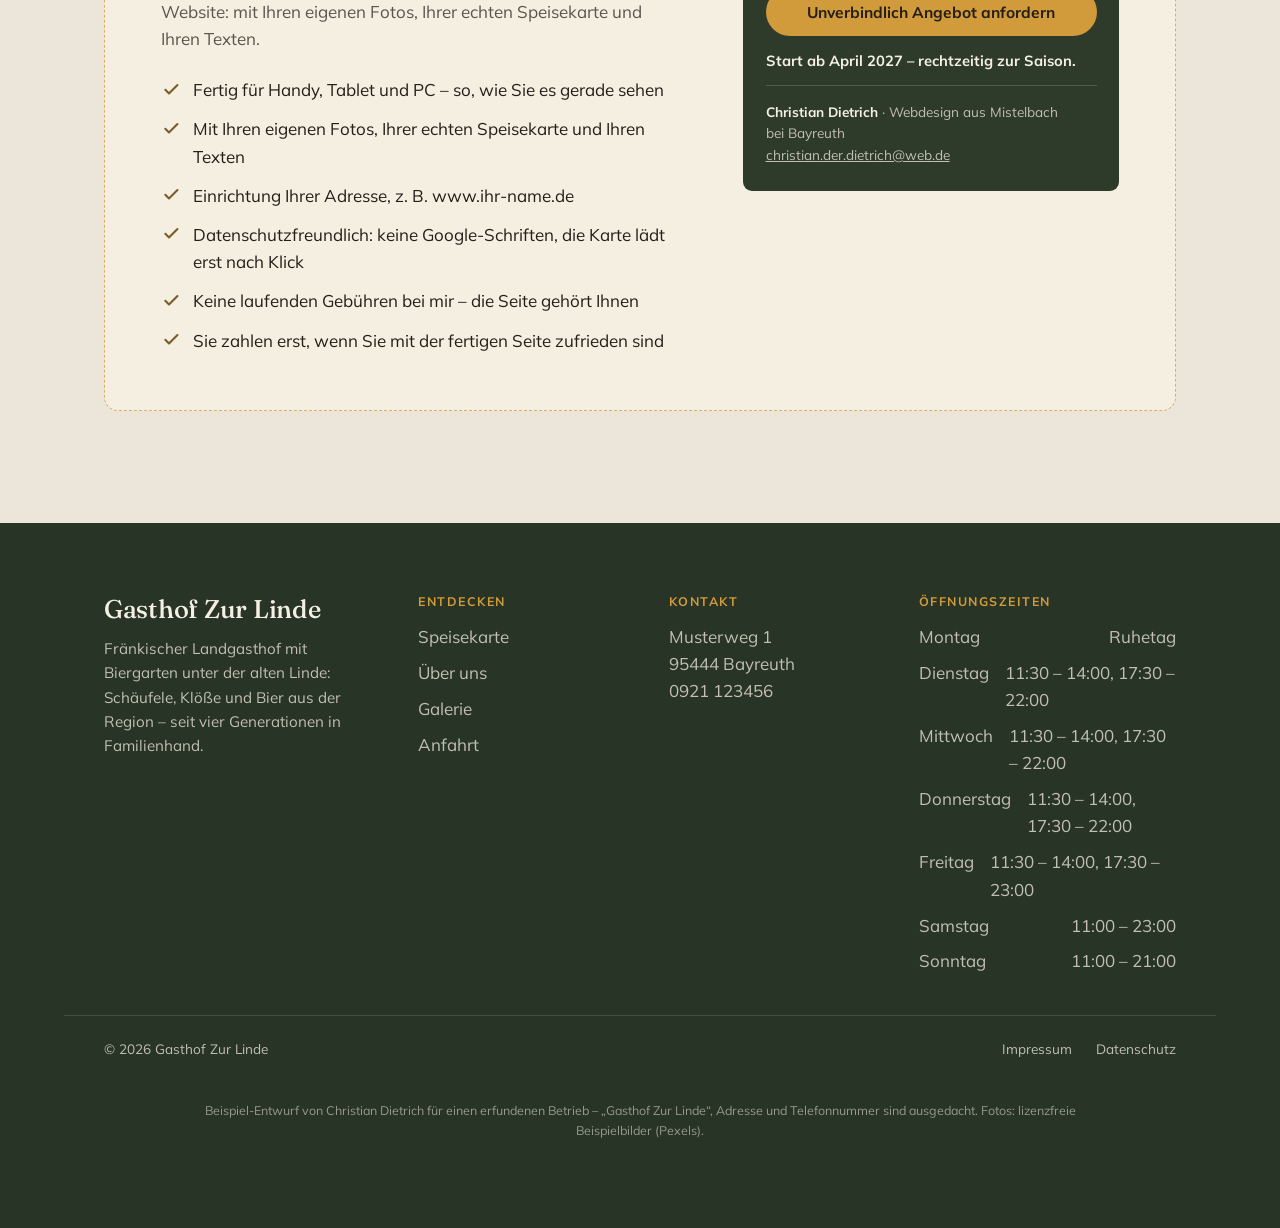
==== commit 37585643: "Entwurf probe-gasthof: Gasthof Zur Linde" ====
--- a/probe-gasthof/index.html
+++ b/probe-gasthof/index.html
@@ -20,7 +20,7 @@
   <link rel="preload" as="font" type="font/woff2" href="fonts/fraunces/fraunces-400-latin.woff2" crossorigin>
   <link rel="preload" as="font" type="font/woff2" href="fonts/mulish/mulish-400-latin.woff2" crossorigin>
   <link rel="stylesheet" href="fonts/fonts.css">
-  <link rel="stylesheet" href="styles.css?v=304d97d2">
+  <link rel="stylesheet" href="styles.css?v=2237318e">
 
   
   <style id="theme-vars">:root{
--- a/probe-gasthof/styles.css
+++ b/probe-gasthof/styles.css
@@ -199,9 +199,11 @@
 /* Offenes Menü: Header (und damit das Menü darin) über die Abdunkelung (z 105) heben,
    sonst liegt die Abdunkelung auf den Menüpunkten und sie sind nicht antippbar. */
 body[data-nav-open] .site-header { z-index: 120; }
-/* Offenes Menü: Seite dahinter scrollt nicht mit. overflow:hidden auf <html> lässt die
-   Scrollposition stehen (kein Springen); im Menü selbst kein „Durchrutschen“ zur Seite. */
-html.nav-offen, html.nav-offen body { overflow: hidden; }
+/* Offenes Menü: Seite dahinter scrollt nicht mit. overflow:hidden NUR auf <html>
+   (wirkt aufs Fenster, Position bleibt stehen). NICHT auf <body>: Dann würde body ein
+   eigener Scroll-Bereich, die sticky Kopfzeile spränge an den Seitenanfang und das
+   „X“ zum Schließen wäre weg (im Android-Emulator beobachtet, 26.11.). */
+html.nav-offen { overflow: hidden; }
 .site-nav { overscroll-behavior: contain; }
 body[data-nav-open]::before {
   content: ""; position: fixed; inset: 0; z-index: 105;
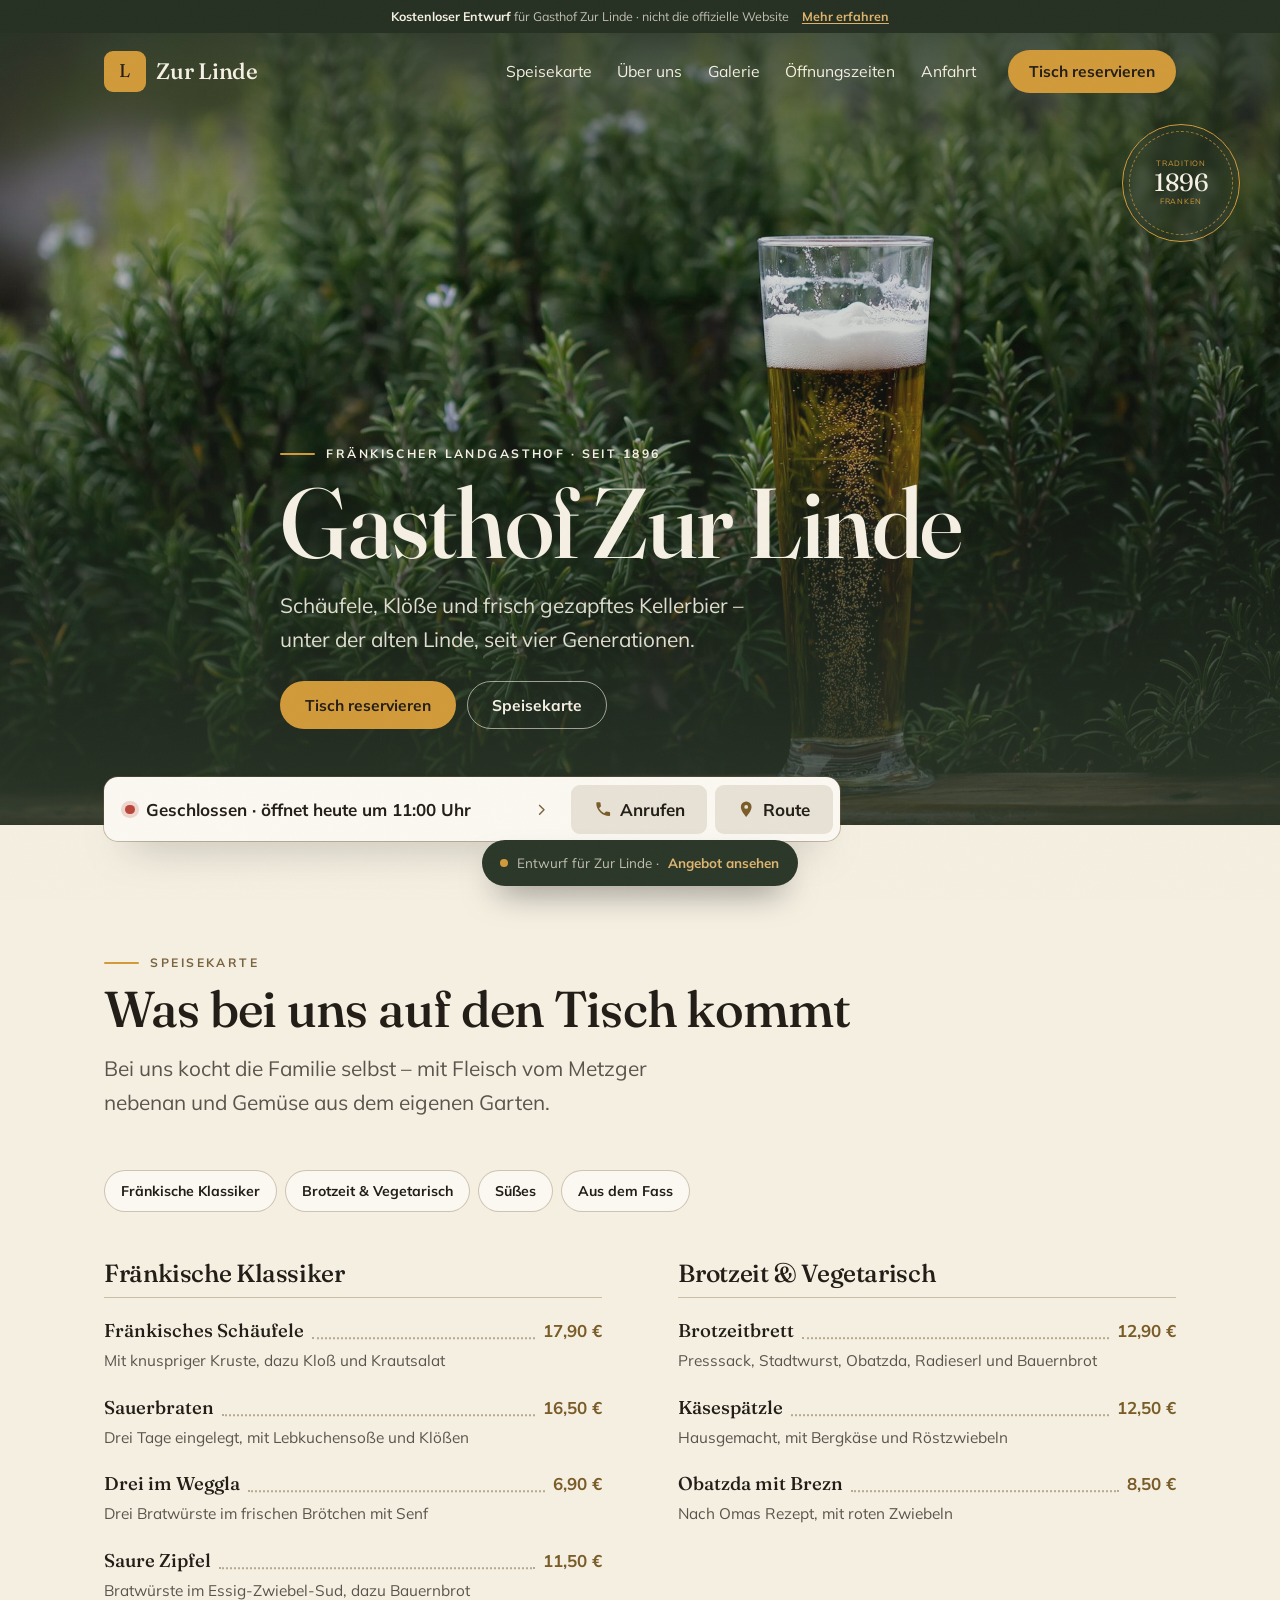
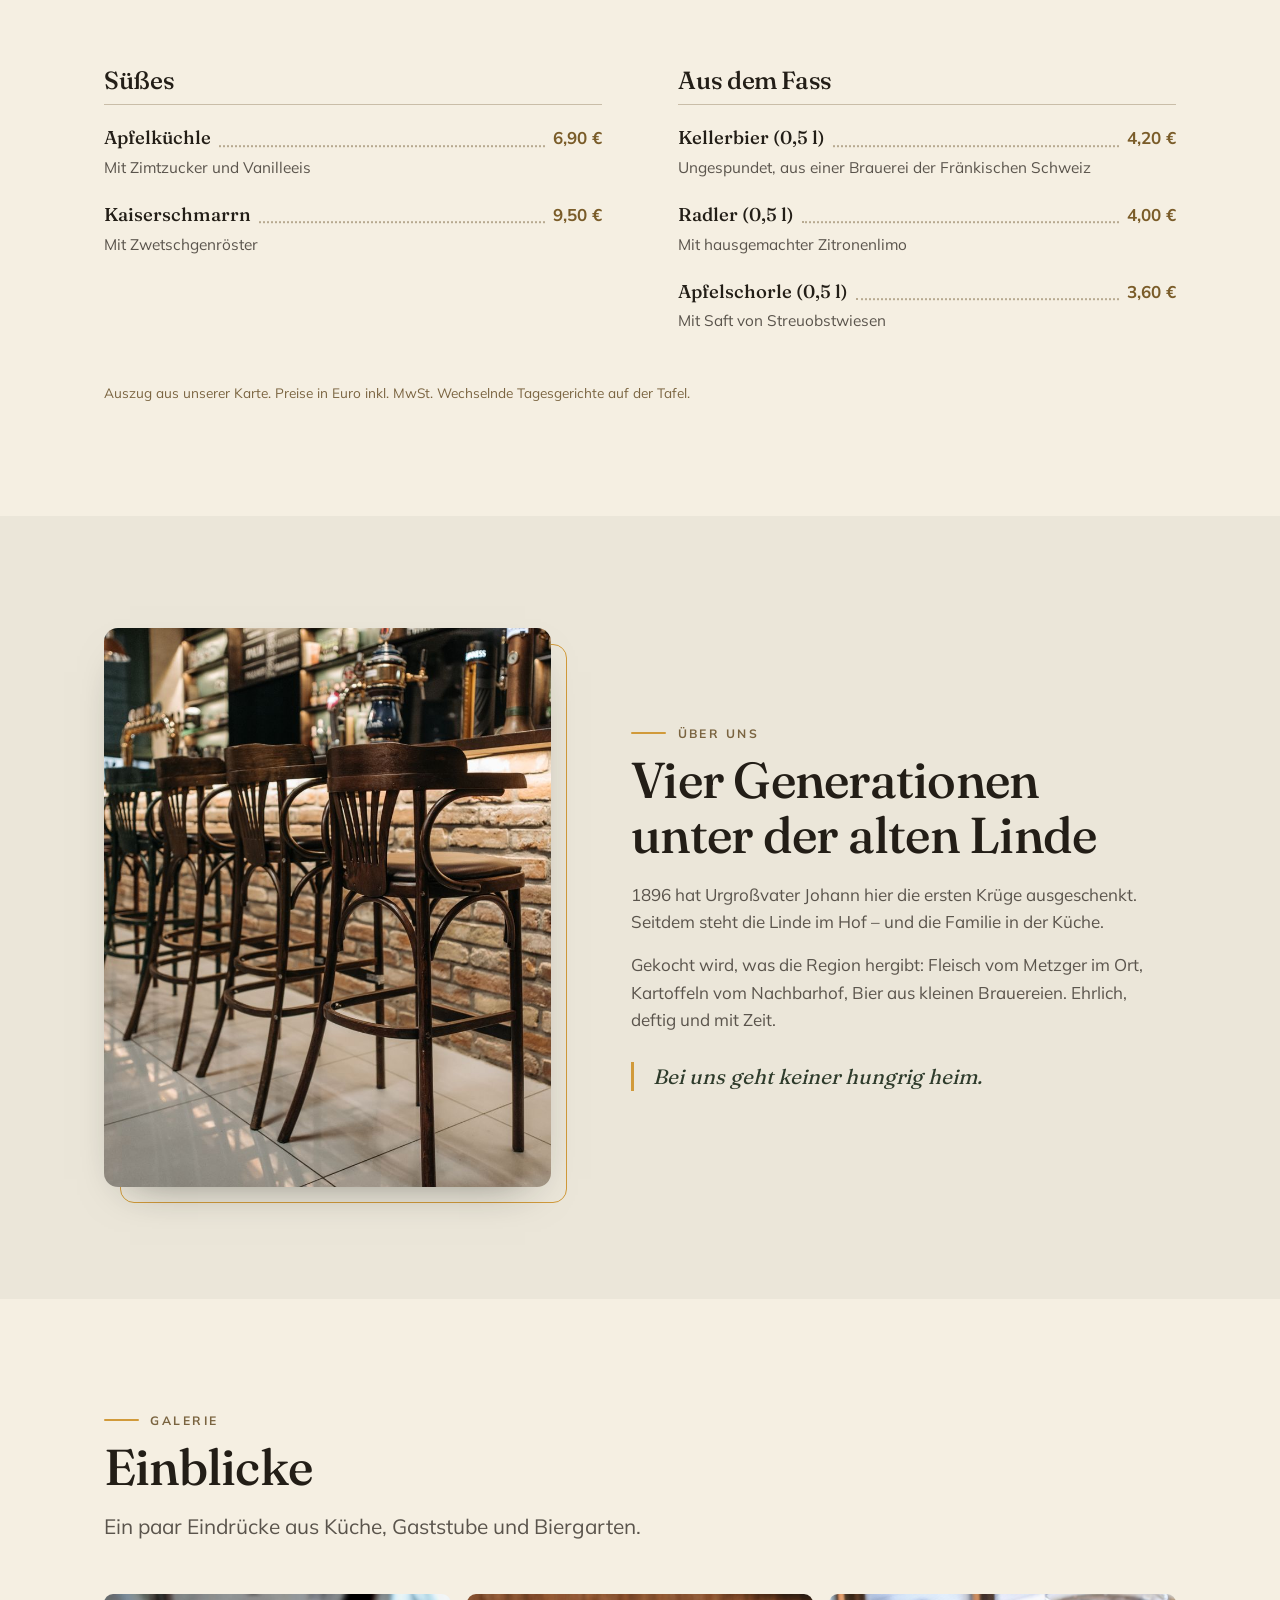
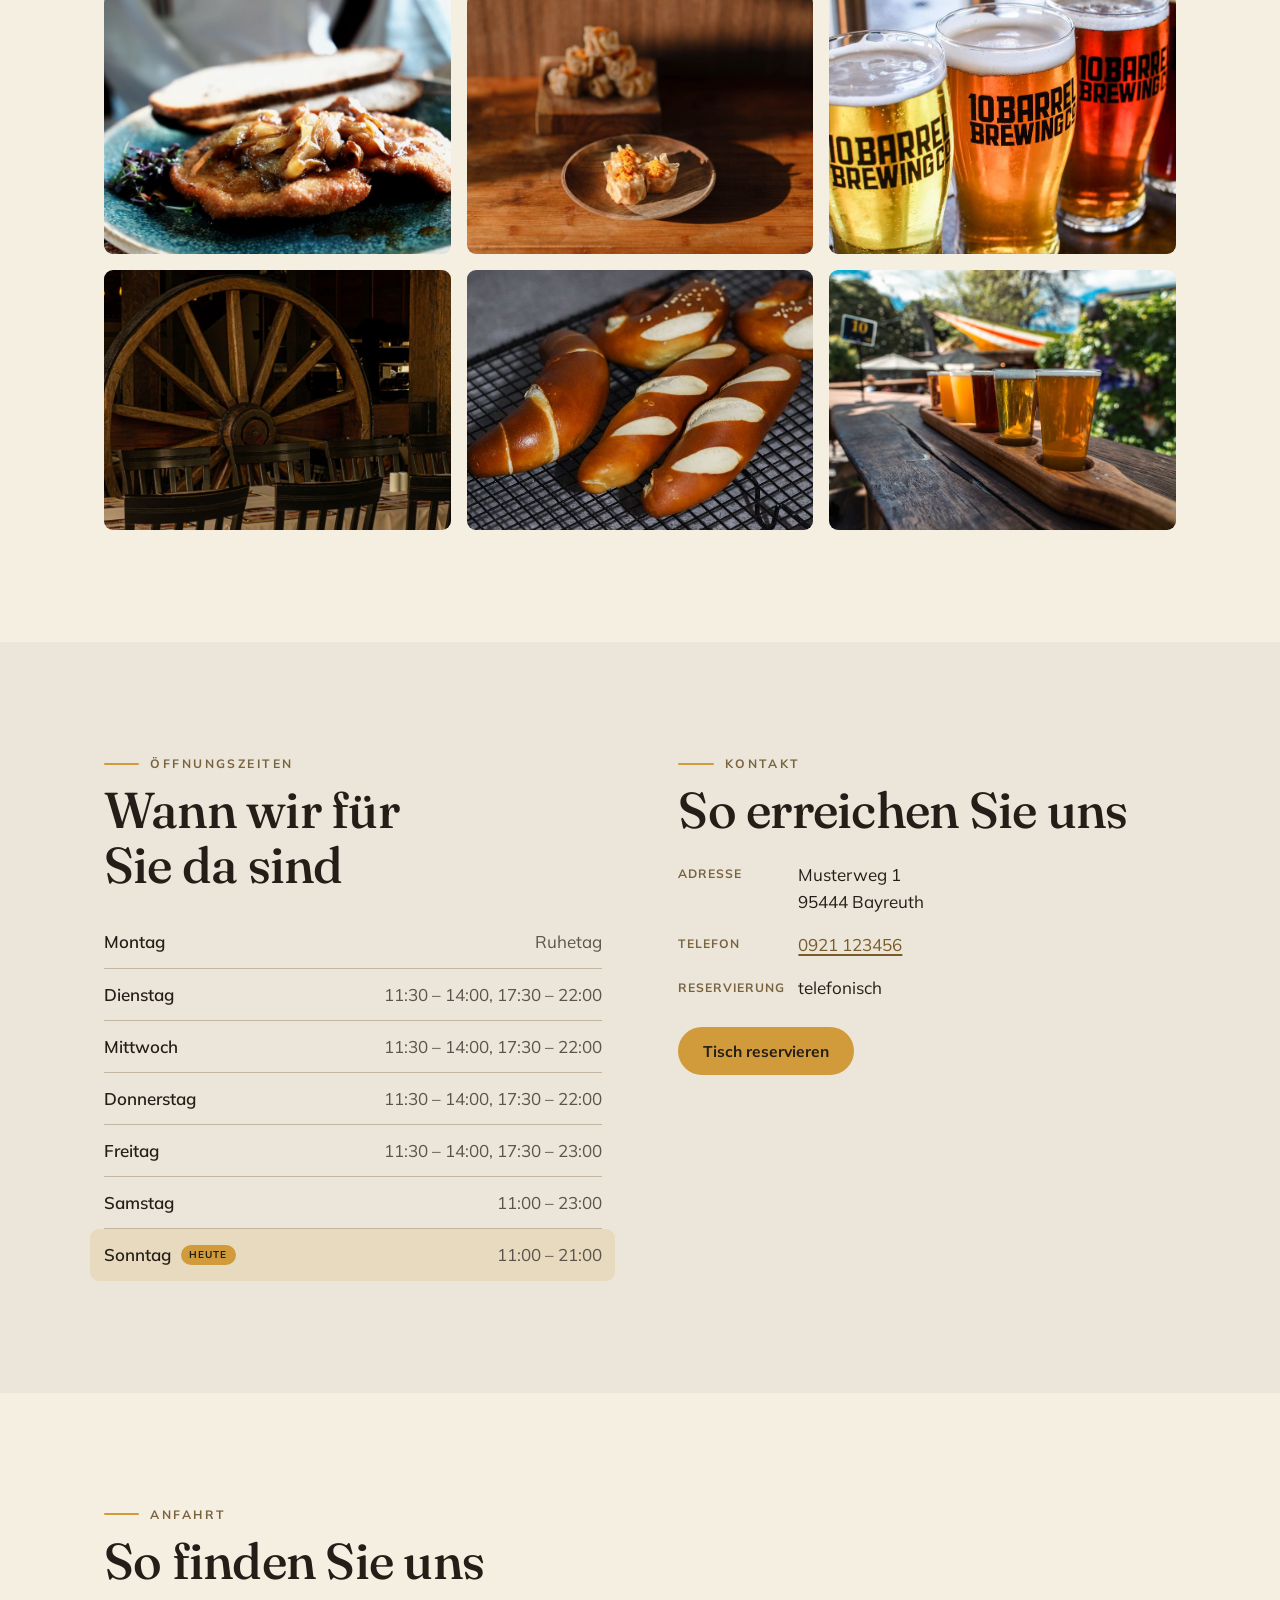
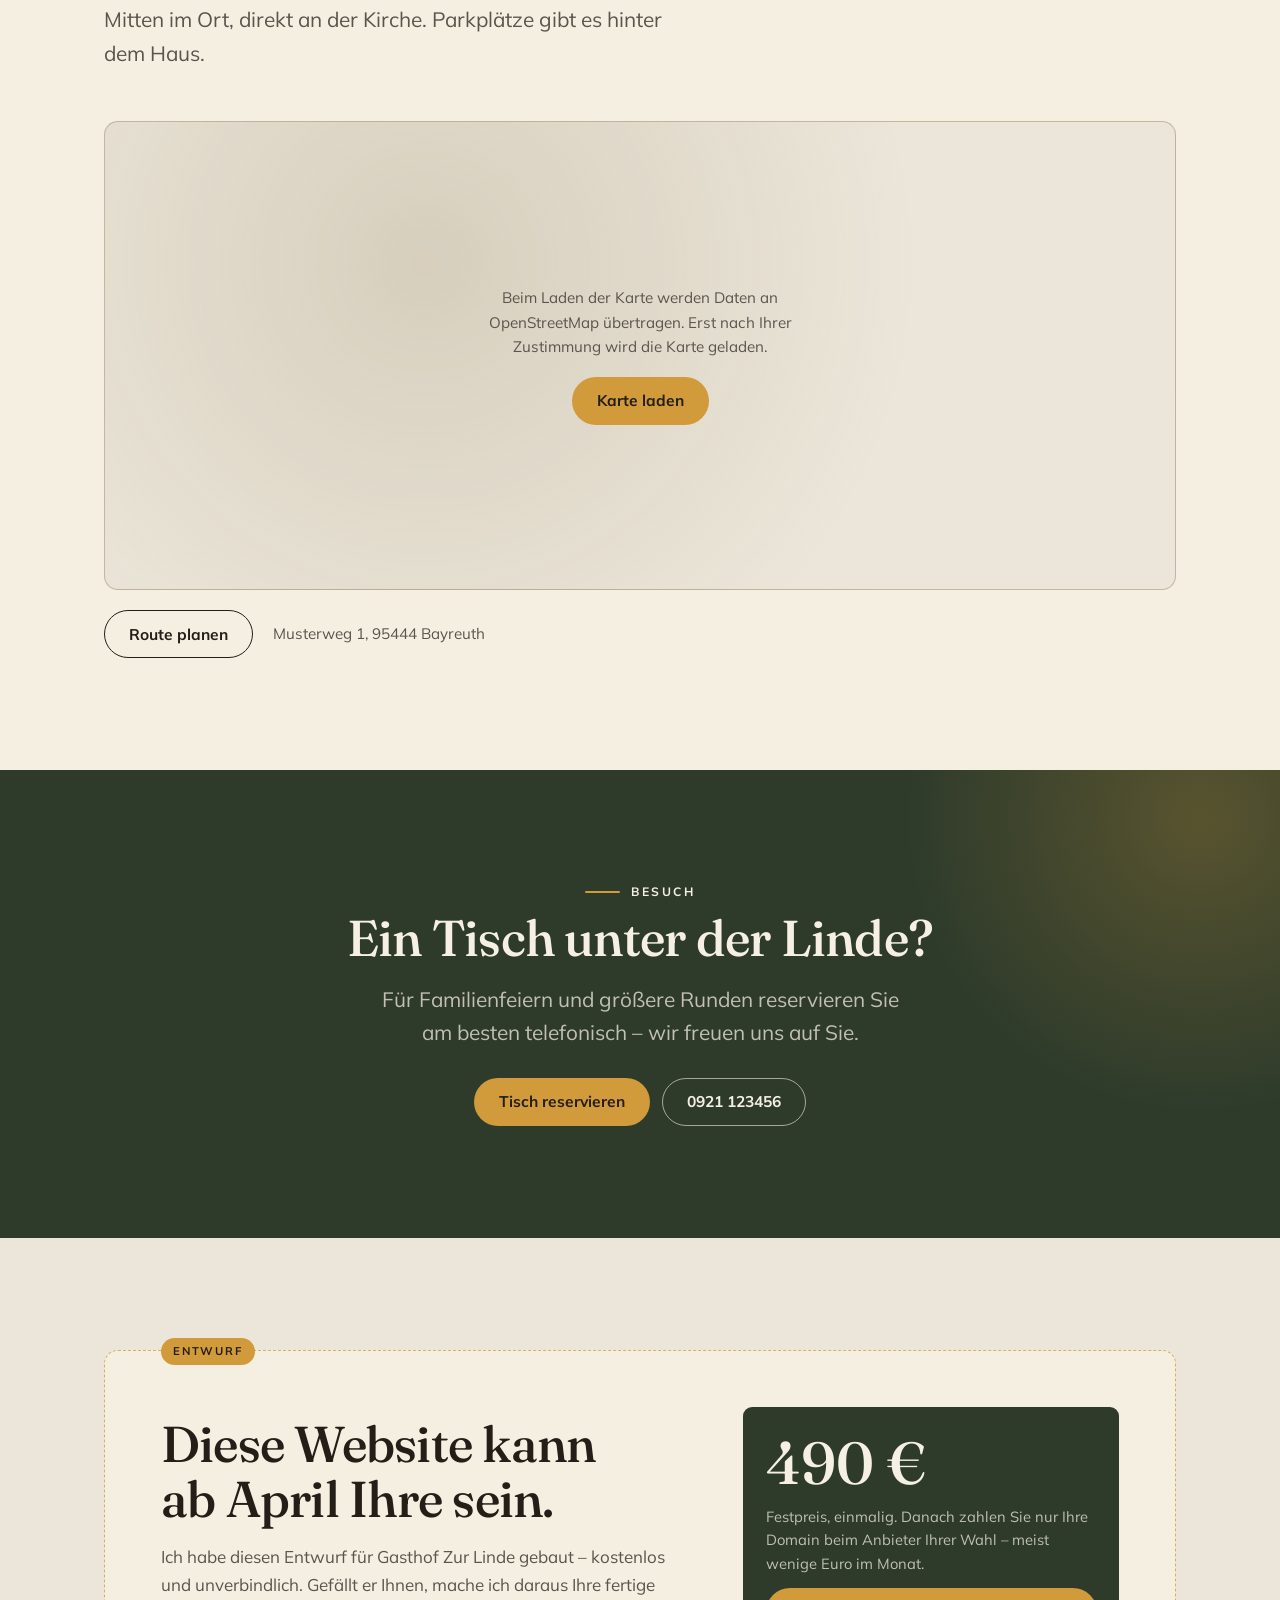
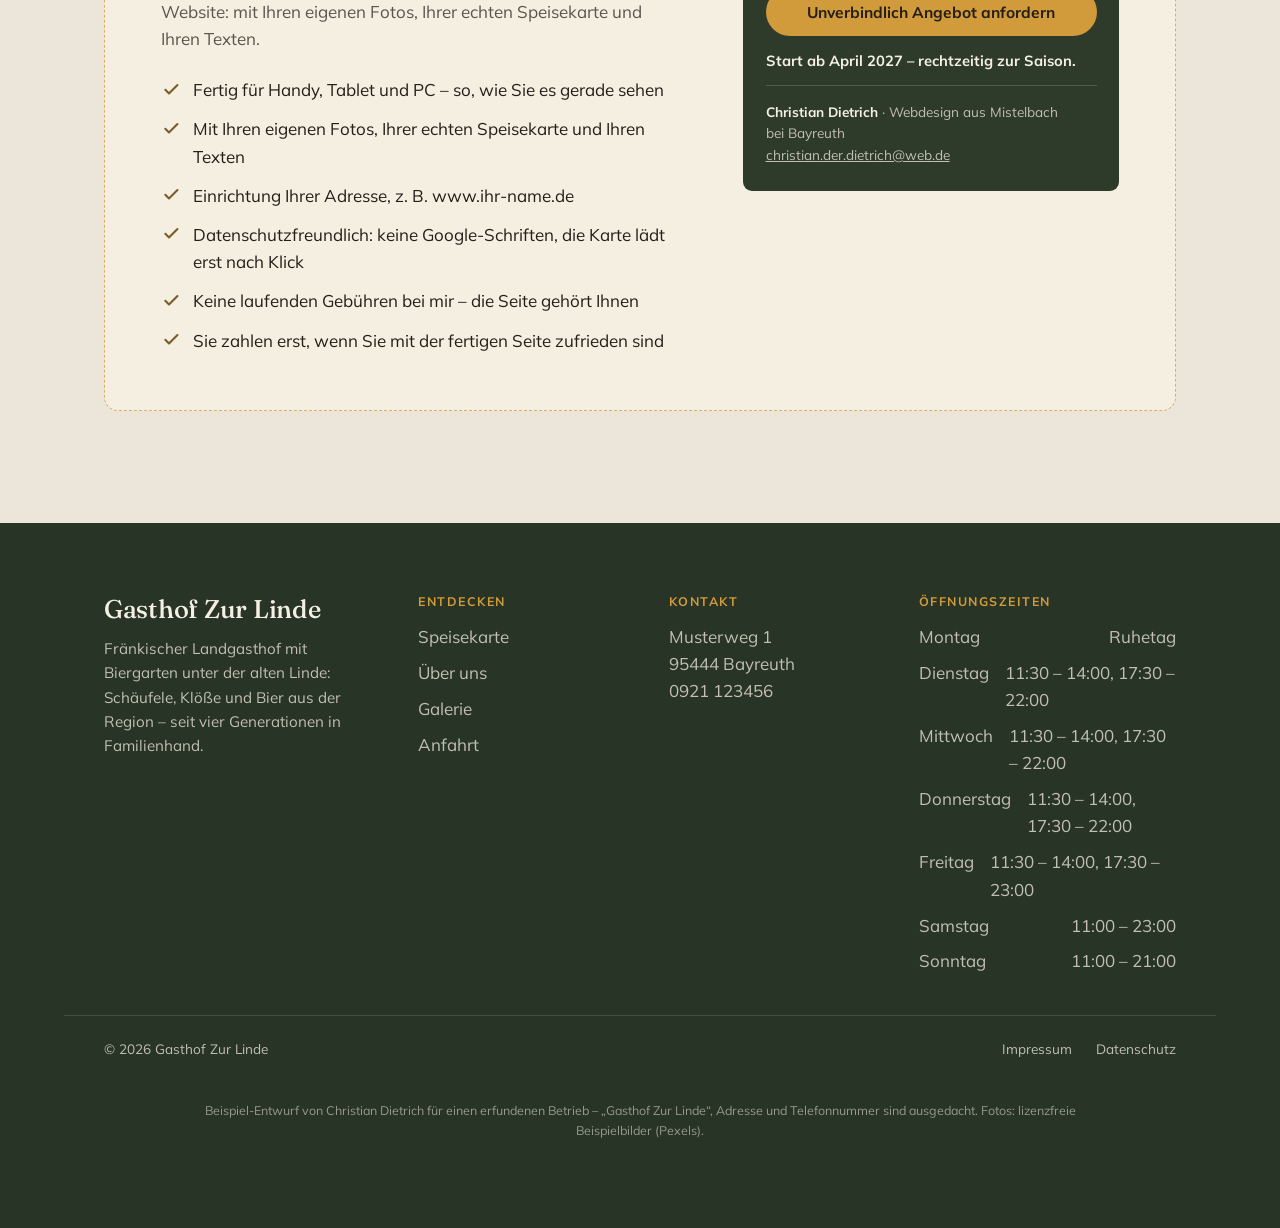
==== commit 8e4bcdd9: "Entwurf probe-gasthof: Gasthof Zur Linde" ====
--- a/probe-gasthof/index.html
+++ b/probe-gasthof/index.html
@@ -20,7 +20,7 @@
   <link rel="preload" as="font" type="font/woff2" href="fonts/fraunces/fraunces-400-latin.woff2" crossorigin>
   <link rel="preload" as="font" type="font/woff2" href="fonts/mulish/mulish-400-latin.woff2" crossorigin>
   <link rel="stylesheet" href="fonts/fonts.css">
-  <link rel="stylesheet" href="styles.css?v=2237318e">
+  <link rel="stylesheet" href="styles.css?v=ae15ad40">
 
   
   <style id="theme-vars">:root{
--- a/probe-gasthof/styles.css
+++ b/probe-gasthof/styles.css
@@ -183,7 +183,9 @@
 .nav-toggle__bar { top: 7px; }
 .nav-toggle__bar::before { top: -7px; }
 .nav-toggle__bar::after { top: 7px; }
-body[data-nav-open] .nav-toggle { color: var(--c-on-dark); }
+/* Spezifischer als „.site-header.is-scrolled .nav-toggle“ – sonst wäre das X nach dem
+   Scrollen dunkel auf dem dunklen Menü (im Android-Emulator gesehen, 26.11.). */
+body[data-nav-open] .site-header .nav-toggle { color: var(--c-on-dark); }
 body[data-nav-open] .nav-toggle__bar { background: transparent; }
 body[data-nav-open] .nav-toggle__bar::before { transform: translateY(7px) rotate(45deg); }
 body[data-nav-open] .nav-toggle__bar::after { transform: translateY(-7px) rotate(-45deg); }
